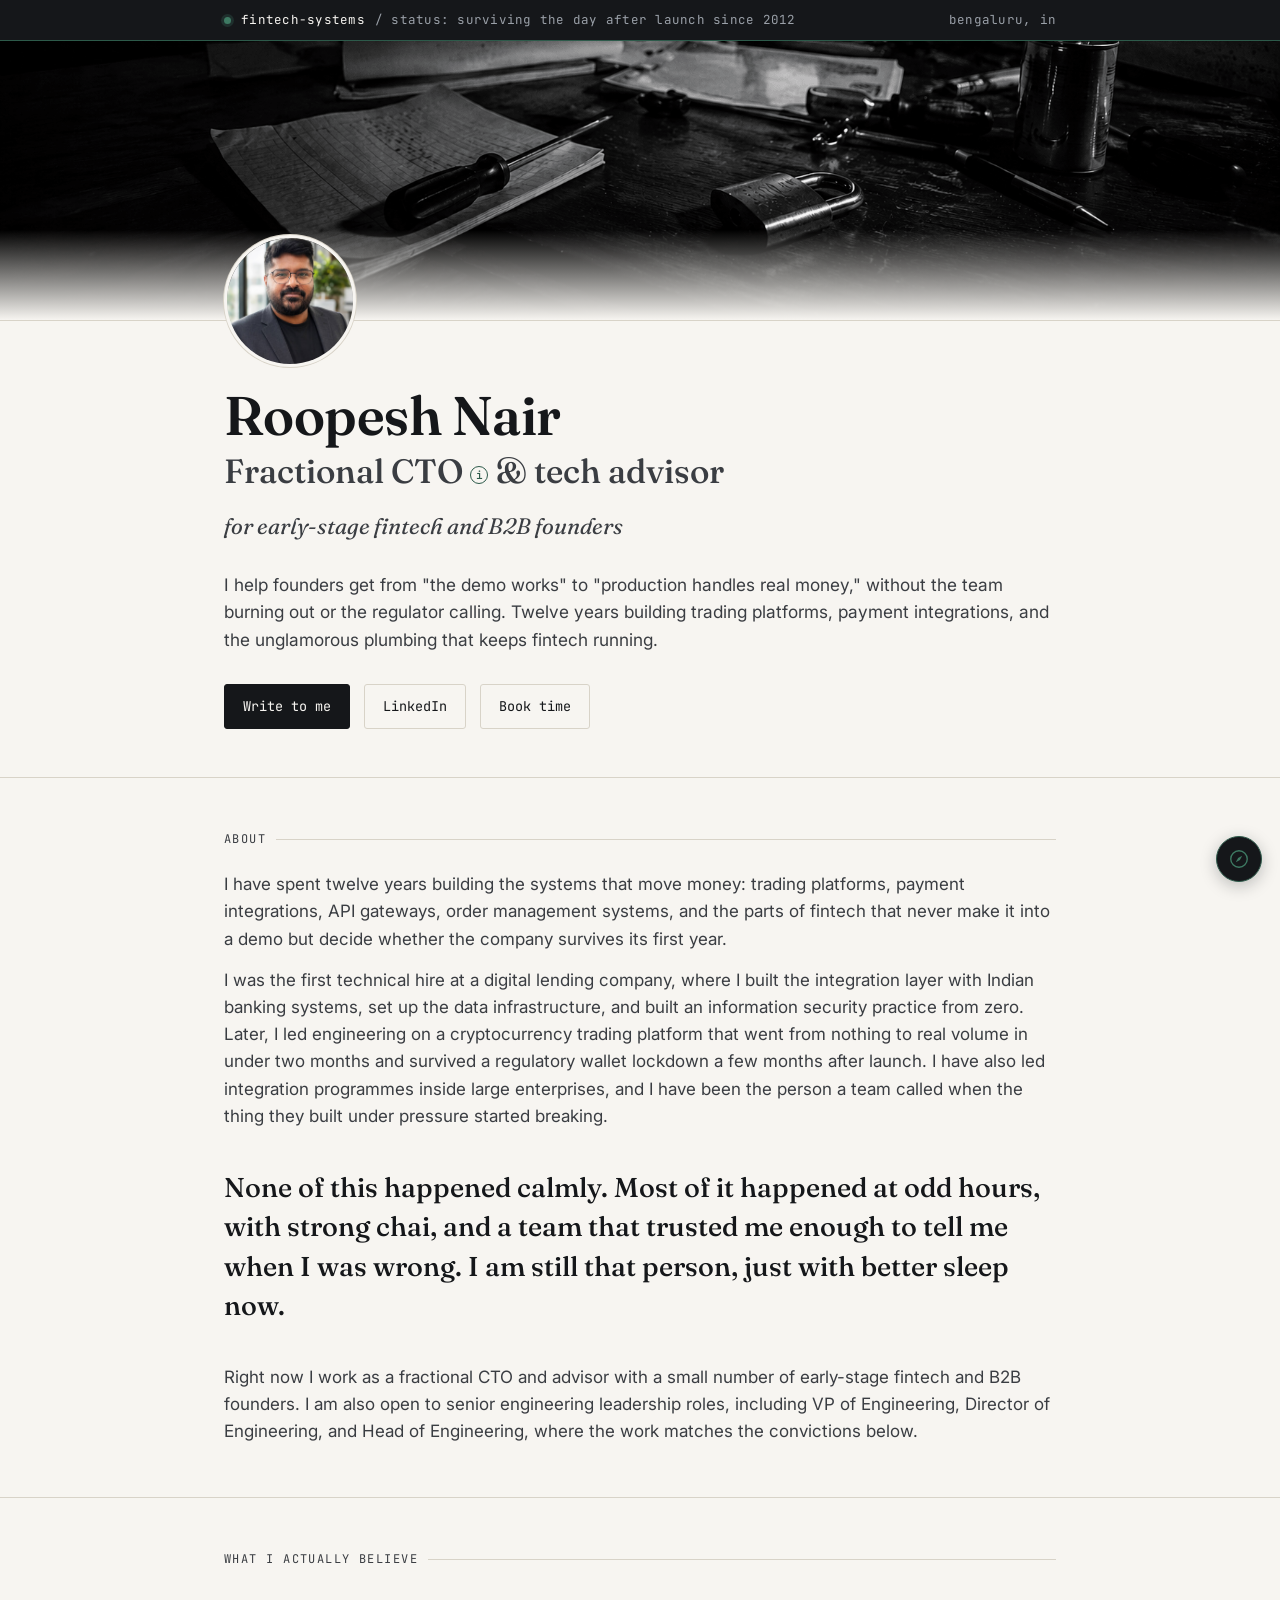
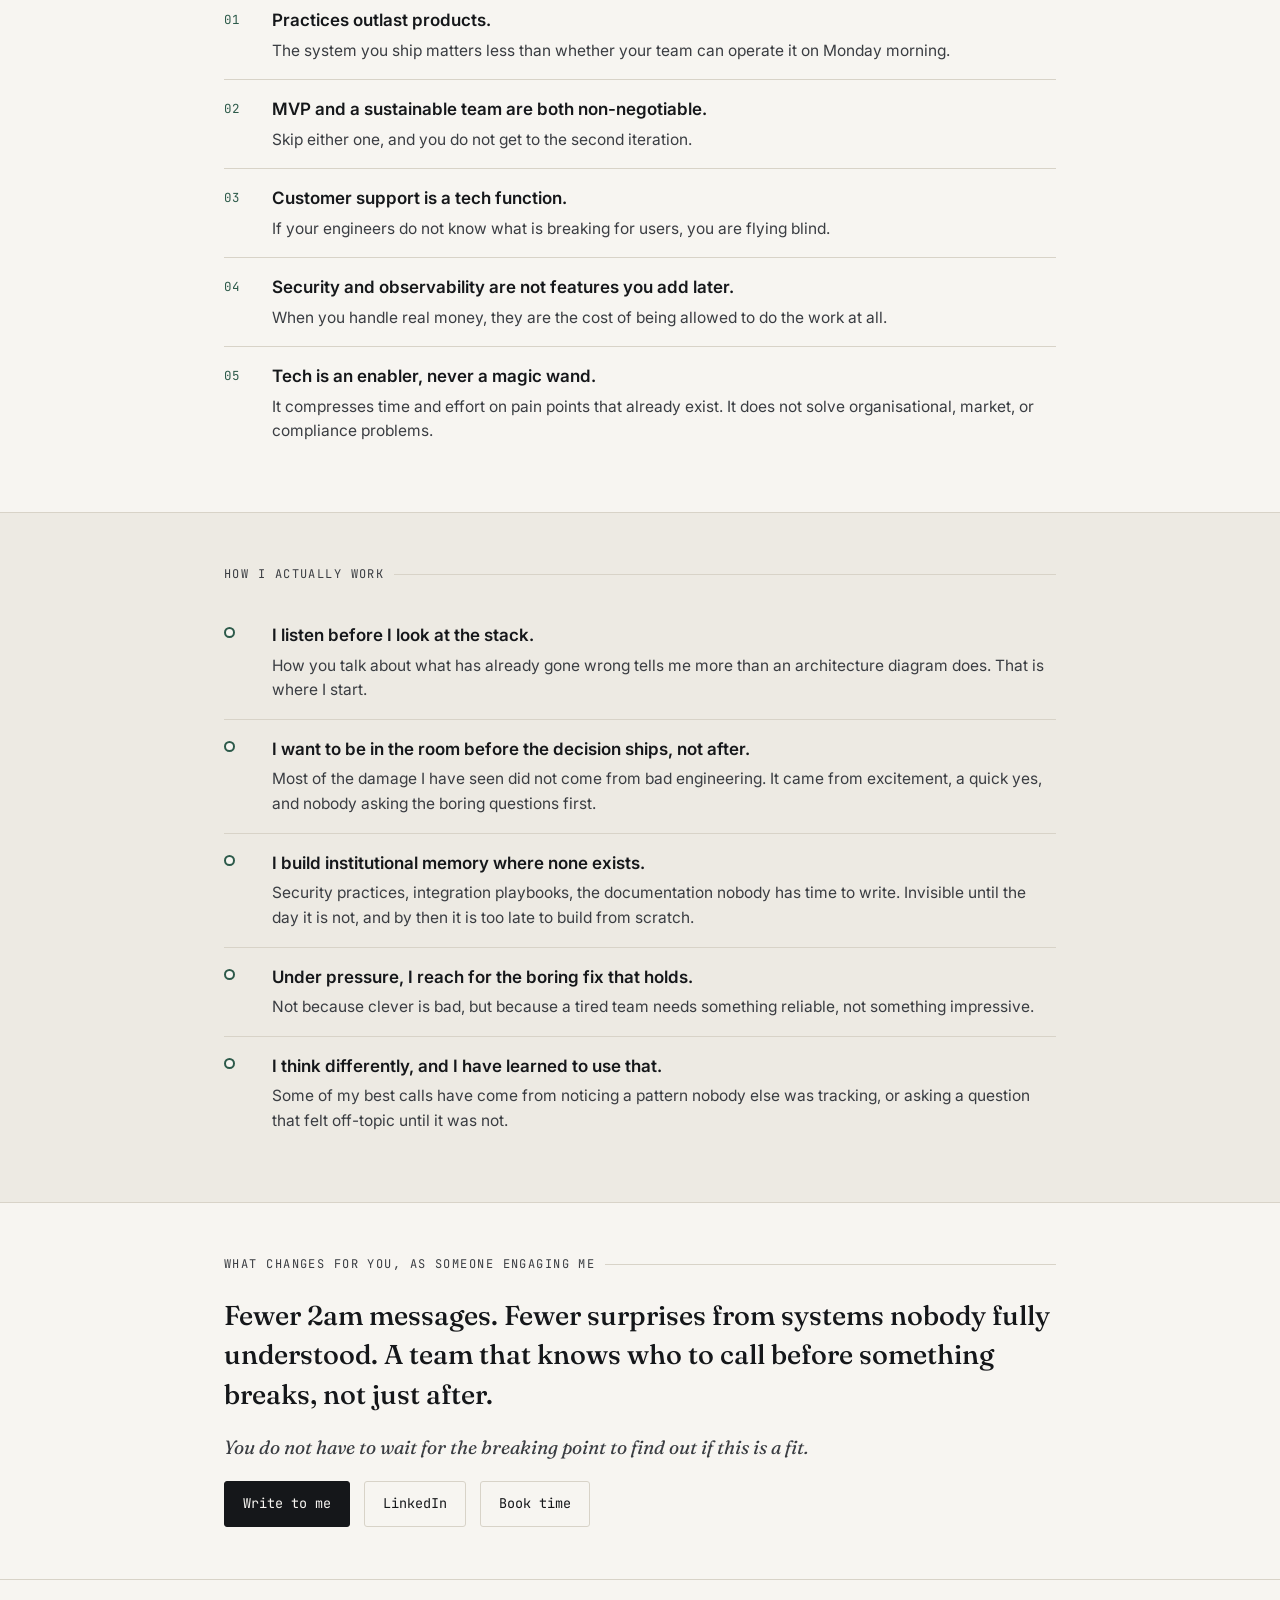
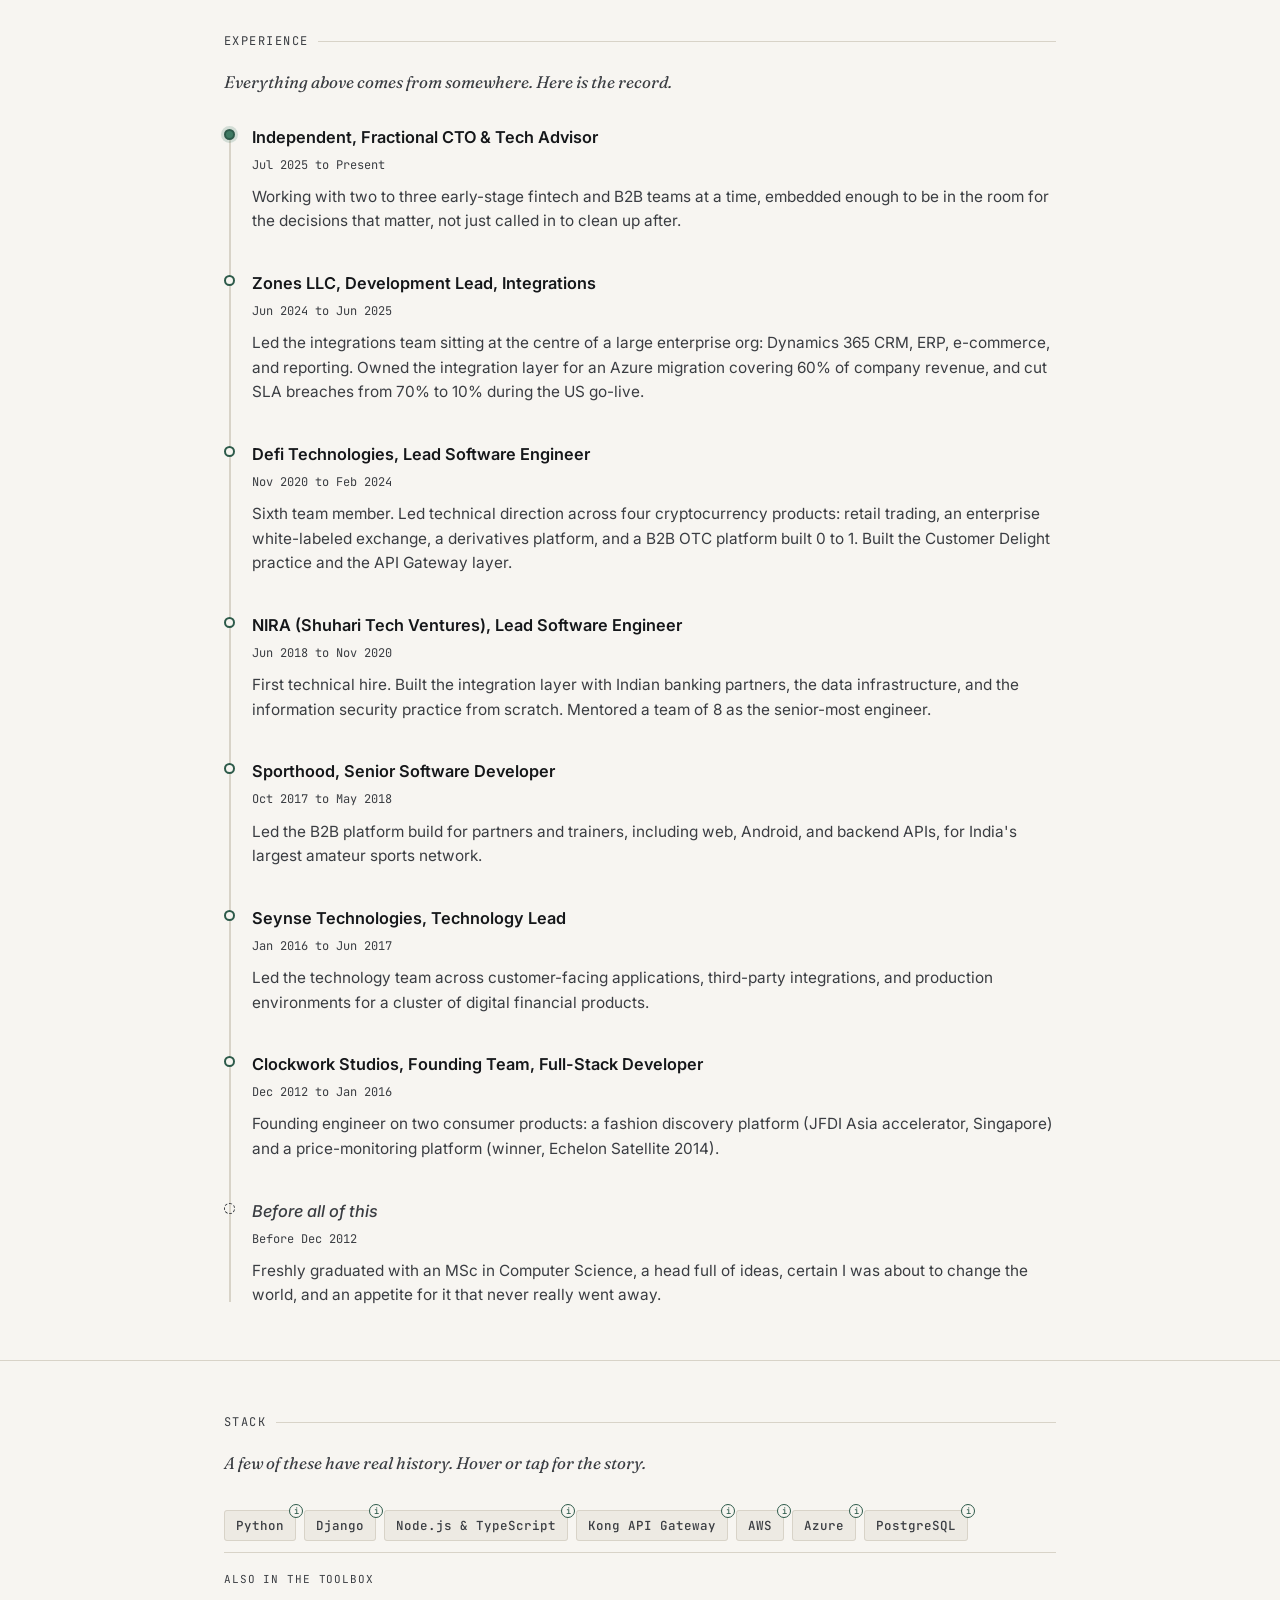
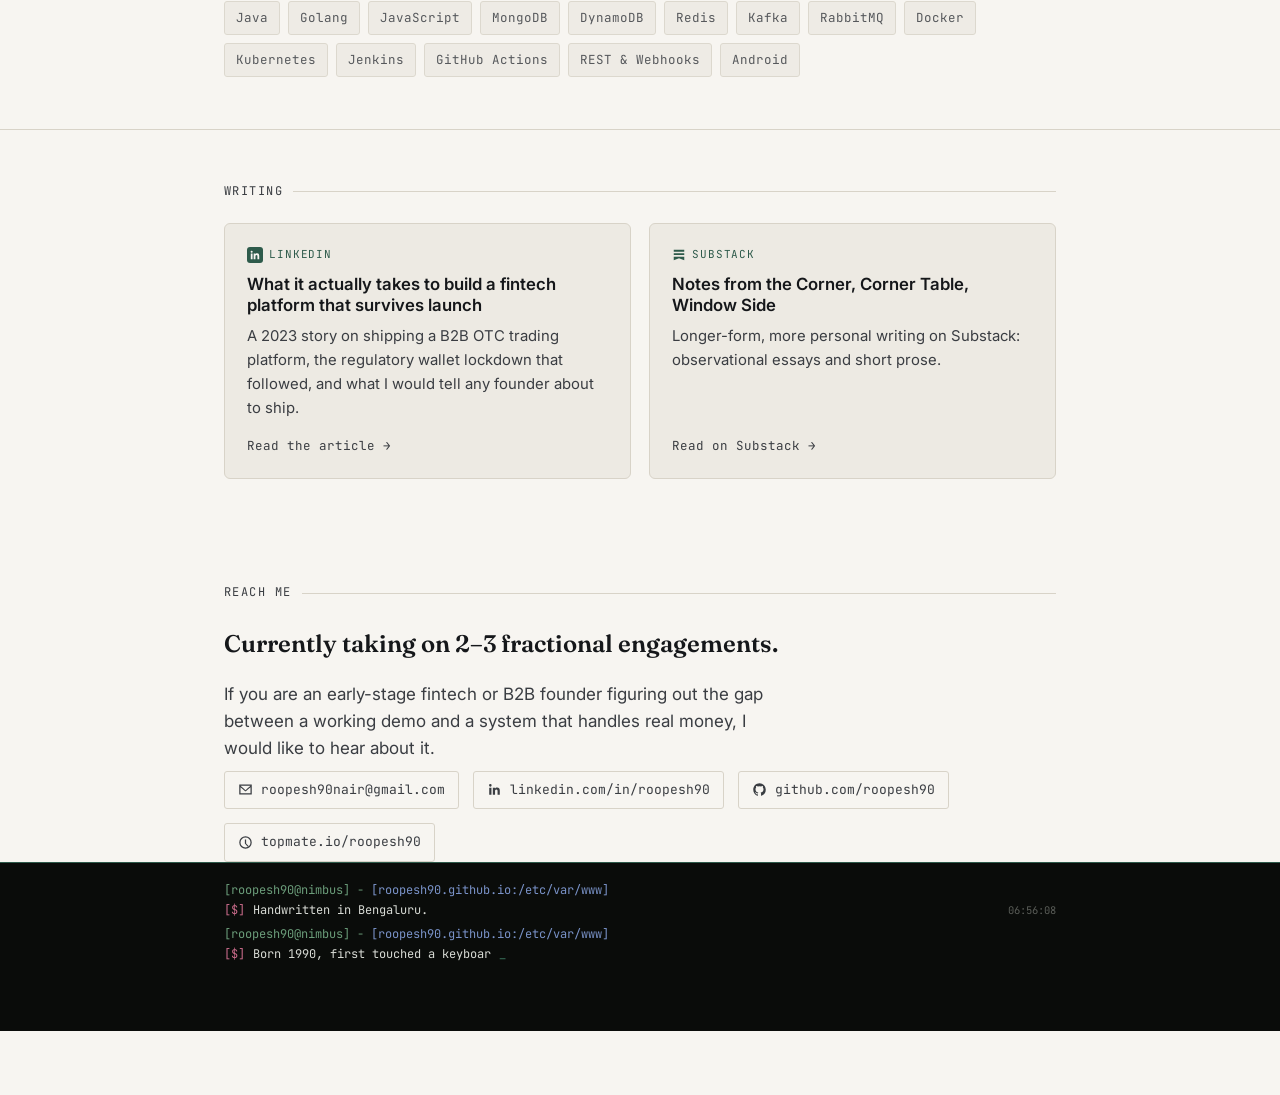
==== index.html @ 63670e41 "Add terminal-style sign bar to footer Replace the simple footer sign with a styled terminal-like sig" ====
<!DOCTYPE html>
<html lang="en">
<head>
<meta charset="UTF-8">
<meta name="viewport" content="width=device-width, initial-scale=1.0">
<title>Roopesh Nair, Fractional CTO for early-stage fintech</title>
<meta name="description" content="Helping early-stage fintech founders survive the day after launch. 12+ years building trading platforms, payment integrations, and the systems that move real money.">
<link rel="canonical" href="https://roopesh90.github.io/">

<!-- Open Graph (LinkedIn, Facebook, WhatsApp, etc.) -->
<meta property="og:title" content="Roopesh Nair, Fractional CTO for early-stage fintech">
<meta property="og:description" content="Helping early-stage fintech founders survive the day after launch. 12+ years building trading platforms, payment integrations, and the systems that move real money.">
<meta property="og:type" content="website">
<meta property="og:url" content="https://roopesh90.github.io/">
<meta property="og:image" content="https://roopesh90.github.io/assets/img/og-share.png">
<meta property="og:image:width" content="1200">
<meta property="og:image:height" content="630">
<meta property="og:site_name" content="Roopesh Nair">
<meta property="og:locale" content="en_IN">

<!-- Twitter / X Card -->
<meta name="twitter:card" content="summary_large_image">
<meta name="twitter:title" content="Roopesh Nair, Fractional CTO for early-stage fintech">
<meta name="twitter:description" content="Helping early-stage fintech founders survive the day after launch. 12+ years building trading platforms, payment integrations, and the systems that move real money.">
<meta name="twitter:image" content="https://roopesh90.github.io/assets/img/og-share.png">

<!-- Favicon -->
<link rel="icon" type="image/png" href="assets/img/favicon.png">

<link rel="preconnect" href="https://fonts.googleapis.com">
<link rel="preconnect" href="https://fonts.gstatic.com" crossorigin>
<link href="https://fonts.googleapis.com/css2?family=Fraunces:opsz,wght@9..144,400;9..144,500;9..144,600&family=JetBrains+Mono:wght@400;500&family=Inter:wght@400;500;600&display=swap" rel="stylesheet">

<!-- Structured data for search engines -->
<script type="application/ld+json">
{
  "@context": "https://schema.org",
  "@type": "Person",
  "name": "Roopesh Nair",
  "url": "https://roopesh90.github.io/",
  "image": "https://roopesh90.github.io/assets/img/headshot.jpg",
  "jobTitle": "Fractional CTO & Tech Advisor",
  "description": "Helping early-stage fintech founders survive the day after launch. 12+ years building trading platforms, payment integrations, and the systems that move real money.",
  "address": {
    "@type": "PostalAddress",
    "addressLocality": "Bengaluru",
    "addressCountry": "IN"
  },
  "email": "mailto:roopesh90nair@gmail.com",
  "sameAs": [
    "https://www.linkedin.com/in/roopesh90/",
    "https://github.com/roopesh90",
    "https://roopesh90.substack.com/",
    "https://topmate.io/roopesh90/"
  ],
  "knowsAbout": [
    "Fintech engineering",
    "Payment integrations",
    "Trading platforms",
    "API architecture",
    "Engineering leadership",
    "Technical due diligence"
  ]
}
</script>

<style>
  :root {
    --ink: #15171A;
    --ink-soft: #3A3D42;
    --paper: #F7F5F1;
    --paper-dim: #EDEAE3;
    --rule: #D8D3C8;
    --signal: #2D5A4A;
    --signal-bright: #3E7A63;
    --amber: #B8732E;

    --display: 'Fraunces', serif;
    --mono: 'JetBrains Mono', monospace;
    --body: 'Inter', -apple-system, sans-serif;

    --max: 880px;
    --max-wide: 1100px;
  }

  * { box-sizing: border-box; }

  html { scroll-behavior: smooth; }

  body {
    margin: 0;
    background: var(--paper);
    color: var(--ink);
    font-family: var(--body);
    font-size: 17px;
    line-height: 1.6;
    -webkit-font-smoothing: antialiased;
  }

  a { color: var(--signal); text-decoration-color: var(--rule); text-underline-offset: 3px; }
  a:hover { color: var(--signal-bright); }
  a:focus-visible, button:focus-visible { outline: 2px solid var(--signal); outline-offset: 3px; }

  .wrap {
    max-width: var(--max);
    margin: 0 auto;
    padding: 0 24px;
  }

  /* ---------- Status bar (the signature element) ---------- */
  .statusbar {
    background: var(--ink);
    color: var(--paper);
    font-family: var(--mono);
    font-size: 12.5px;
    letter-spacing: 0.02em;
    padding: 10px 0;
    border-bottom: 1px solid var(--signal);
  }
  .statusbar .wrap {
    display: flex;
    align-items: center;
    gap: 10px;
    flex-wrap: wrap;
  }
  .dot {
    width: 7px; height: 7px;
    border-radius: 50%;
    background: var(--signal-bright);
    box-shadow: 0 0 0 3px rgba(62,122,99,0.25);
    flex-shrink: 0;
    animation: pulse 2.4s ease-in-out infinite;
  }
  @keyframes pulse {
    0%, 100% { opacity: 1; }
    50% { opacity: 0.55; }
  }
  .statusbar .path { color: #9aa0a8; }
  .statusbar .uptime { margin-left: auto; color: #9aa0a8; }
  @media (max-width: 560px) {
    .statusbar .uptime { margin-left: 0; }
    .statusbar .path { display: none; }
    .statusbar { font-size: 11.5px; }
  }

  /* ---------- Hero ---------- */
  header.hero {
    padding: 64px 0 48px;
    border-bottom: 1px solid var(--rule);
  }
  h1.name {
    font-family: var(--display);
    font-weight: 600;
    font-size: clamp(2.4rem, 6vw, 3.4rem);
    line-height: 1.05;
    margin: 0 0 8px;
    letter-spacing: -0.01em;
  }
  .title-line {
    font-family: var(--display);
    font-weight: 500;
    font-size: clamp(1.5rem, 3.6vw, 2.1rem);
    line-height: 1.15;
    color: var(--ink-soft);
    margin: 0 0 18px;
  }
  .role-line {
    font-family: var(--display);
    font-weight: 400;
    font-style: italic;
    font-size: clamp(1.15rem, 2.6vw, 1.4rem);
    color: var(--ink-soft);
    margin: 0 0 26px;
    max-width: 30ch;
  }
  .lede {
    font-size: 1.08rem;
    color: var(--ink-soft);
    margin: 0 0 30px;
  }
  .hero-actions {
    display: flex;
    gap: 14px;
    flex-wrap: wrap;
  }
  .btn {
    display: inline-flex;
    align-items: center;
    gap: 8px;
    font-family: var(--mono);
    font-size: 13.5px;
    padding: 11px 18px;
    border-radius: 3px;
    text-decoration: none;
    border: 1px solid var(--ink);
    transition: background 0.15s ease, color 0.15s ease;
  }
  .btn-primary {
    background: var(--ink);
    color: var(--paper);
  }
  .btn-primary:hover { background: var(--signal); border-color: var(--signal); color: var(--paper); }
  .btn-ghost {
    background: transparent;
    color: var(--ink);
    border-color: var(--rule);
  }
  .btn-ghost:hover { border-color: var(--ink); color: var(--ink); }

  /* ---------- Section nav ---------- */
  .section-nav {
    position: fixed;
    right: 22px;
    top: 50%;
    transform: translateY(-50%);
    display: flex;
    flex-direction: column;
    gap: 14px;
    z-index: 15;
  }
  .section-nav-dot {
    width: 8px;
    height: 8px;
    border-radius: 50%;
    background: transparent;
    border: 1.5px solid var(--rule);
    transition: background 0.2s ease, border-color 0.2s ease, transform 0.2s ease;
    cursor: pointer;
  }
  .section-nav-dot:hover {
    border-color: var(--signal);
  }
  .section-nav-dot.active {
    background: var(--signal);
    border-color: var(--signal);
    transform: scale(1.3);
  }
  @media (max-width: 1300px) {
    .section-nav { display: none; }
  }

  /* ---------- Mobile nav ---------- */
  .mobile-nav {
    display: none;
    position: fixed;
    right: 18px;
    bottom: 18px;
    z-index: 32;
  }
  @media (max-width: 1300px) {
    .mobile-nav { display: block; }
  }
  .mobile-nav-toggle {
    width: 46px;
    height: 46px;
    border-radius: 50%;
    background: var(--ink);
    border: 1.5px solid var(--signal);
    display: flex;
    align-items: center;
    justify-content: center;
    cursor: pointer;
    box-shadow: 0 4px 16px rgba(21,23,26,0.25);
    transition: transform 0.15s ease;
    animation: nav-glow 2.6s ease-in-out infinite;
  }
  @keyframes nav-glow {
    0%, 100% { box-shadow: 0 4px 16px rgba(21,23,26,0.25), 0 0 0 0 rgba(62,122,99,0.45); }
    50% { box-shadow: 0 4px 16px rgba(21,23,26,0.25), 0 0 0 8px rgba(62,122,99,0); }
  }
  .mobile-nav.open .mobile-nav-toggle {
    animation: none;
  }
  .mobile-nav-toggle:active {
    transform: scale(0.92);
  }
  .mobile-nav-toggle-icon {
    width: 22px;
    height: 22px;
    color: var(--signal-bright);
    transition: color 0.15s ease, transform 0.15s ease;
  }
  .mobile-nav.open .mobile-nav-toggle-icon {
    color: var(--paper);
    transform: rotate(-25deg);
  }
  .mobile-nav-menu {
    display: none;
    position: absolute;
    right: 0;
    bottom: 58px;
    background: var(--ink);
    border-radius: 8px;
    padding: 8px;
    min-width: 200px;
    box-shadow: 0 8px 24px rgba(21,23,26,0.3);
  }
  .mobile-nav.open .mobile-nav-menu {
    display: block;
  }
  .mobile-nav-item {
    display: block;
    padding: 10px 12px;
    font-family: var(--mono);
    font-size: 13px;
    color: #c8cbc6;
    text-decoration: none;
    border-radius: 4px;
    transition: background 0.12s ease, color 0.12s ease;
  }
  .mobile-nav-item:hover,
  .mobile-nav-item:active {
    background: rgba(255,255,255,0.06);
    color: var(--paper);
  }
  .mobile-nav-item.active {
    color: var(--signal-bright);
  }
  .mobile-nav-item.active::before {
    content: '> ';
  }

  /* ---------- Banner hero ---------- */
  .banner-wrap {
    position: relative;
    width: 100%;
    max-height: 280px;
    overflow: hidden;
    border-bottom: 1px solid var(--rule);
  }
  .banner-wrap img {
    width: 100%;
    height: 280px;
    object-fit: cover;
    display: block;
    /* LinkedIn banner native size: 1584 x 396px. Crop centers by default; adjust object-position if your focal point sits elsewhere, e.g. object-position: center 30%; */
    /* filter: grayscale(100%) contrast(1.05); */
    object-position: bottom;
  }
  .banner-wrap::after {
    /* subtle paper-toned fade at the bottom so the banner blends into the hero below */
    content: '';
    position: absolute;
    left: 0; right: 0; bottom: 0;
    height: 90px;
    background: linear-gradient(to bottom, rgba(247,245,241,0) 0%, var(--paper) 100%);
  }
  @media (max-width: 560px) {
    .banner-wrap, .banner-wrap img { max-height: 160px; height: 160px; }
  }

  .hero-inner {
    display: flex;
    flex-direction: column;
    align-items: flex-start;
  }
  .headshot {
    width: 132px;
    height: 132px;
    border-radius: 50%;
    object-fit: cover;
    border: 3px solid var(--paper);
    box-shadow: 0 0 0 1px var(--rule);
    margin-top: -150px; /* pulls the headshot up to sit on the banner itself */
    margin-bottom: 20px;
    background: var(--paper-dim);
    flex-shrink: 0;
    position: relative;
    z-index: 1;
  }
  @media (max-width: 560px) {
    .headshot { width: 100px; height: 100px; margin-top: -110px; margin-bottom: 16px; }
  }

  /* ---------- Contact icons ---------- */
  .icon-row {
    display: flex;
    flex-wrap: wrap;
    gap: 14px;
    margin-top: 8px;
  }
  .icon-link {
    display: inline-flex;
    align-items: center;
    gap: 8px;
    font-family: var(--mono);
    font-size: 13px;
    color: var(--ink-soft);
    padding: 8px 13px;
    border: 1px solid var(--rule);
    border-radius: 3px;
    text-decoration: none;
    transition: border-color 0.15s ease, color 0.15s ease;
  }
  .icon-link svg {
    width: 15px;
    height: 15px;
    flex-shrink: 0;
    fill: currentColor;
  }
  .icon-link:hover {
    color: var(--signal);
    border-color: var(--signal);
  }


  /* ---------- Info tooltip ---------- */
  .info-trigger {
    position: relative;
    display: inline-block;
  }
  .info-dot {
    display: inline-flex;
    align-items: center;
    justify-content: center;
    width: 18px;
    height: 18px;
    border-radius: 50%;
    border: 1.5px solid var(--signal);
    color: var(--signal);
    font-family: var(--mono);
    font-size: 11px;
    font-style: normal;
    font-weight: 500;
    cursor: pointer;
    vertical-align: middle;
    margin-left: 7px;
    background: var(--paper);
    transition: background 0.15s ease, color 0.15s ease;
    user-select: none;
  }
  .info-dot:hover, .info-dot:focus-visible, .info-dot.active {
    background: var(--signal);
    color: var(--paper);
  }
  .info-word {
    cursor: pointer;
  }
  @media (hover: hover) and (pointer: fine) {
    .info-trigger:hover .info-dot {
      background: var(--signal);
      color: var(--paper);
    }
  }
  .info-trigger.trigger-active .info-dot {
    background: var(--signal);
    color: var(--paper);
  }
  .info-popover {
    display: none;
    position: absolute;
    top: calc(100% + 10px);
    left: 0;
    width: 290px;
    max-width: 80vw;
    background: var(--ink);
    color: var(--paper);
    font-family: var(--body);
    font-size: 0.85rem;
    line-height: 1.55;
    padding: 14px 16px;
    border-radius: 5px;
    box-shadow: 0 8px 24px rgba(21,23,26,0.25);
    z-index: 20;
  }
  @media (max-width: 600px) {
    .info-popover {
      position: fixed;
      left: 50%;
      top: 90px;
      transform: translateX(-50%);
      width: min(86vw, 320px);
      max-width: 86vw;
      z-index: 31;
    }
    .info-popover::before { display: none; }
    .info-popover::after {
      content: 'tap anywhere to close';
      display: block;
      margin-top: 10px;
      font-family: var(--mono);
      font-size: 10.5px;
      color: #8a9088;
      text-transform: uppercase;
      letter-spacing: 0.06em;
    }
    body::before {
      content: '';
      position: fixed;
      inset: 0;
      background: rgba(21,23,26,0);
      pointer-events: none;
      z-index: 25;
      transition: background 0.15s ease;
    }
    body:has(.info-popover.open)::before {
      background: rgba(21,23,26,0.35);
      pointer-events: auto;
    }
  }
  .info-popover::before {
    content: '';
    position: absolute;
    top: -6px;
    left: 14px;
    width: 11px;
    height: 11px;
    background: var(--ink);
    transform: rotate(45deg);
  }
  .info-popover.open { display: block; }
  .info-popover strong { color: var(--signal-bright); }

  @media (hover: hover) and (pointer: fine) {
    .info-trigger:hover .info-popover { display: block; }
  }

  section { padding: 52px 0; border-bottom: 1px solid var(--rule); }
  section:last-of-type { border-bottom: none; }
  .section-label {
    font-family: var(--mono);
    font-size: 12px;
    text-transform: uppercase;
    letter-spacing: 0.12em;
    color: var(--ink-soft);
    margin: 0 0 22px;
    display: flex;
    align-items: center;
    gap: 10px;
  }
  .section-label::after {
    content: '';
    flex: 1;
    height: 1px;
    background: var(--rule);
  }
  h2 {
    font-family: var(--display);
    font-weight: 600;
    font-size: 1.5rem;
    margin: 0 0 18px;
  }

  /* ---------- Outcome statement ---------- */
  .outcome-line {
    font-family: var(--display);
    font-weight: 500;
    font-size: clamp(1.3rem, 2.8vw, 1.7rem);
    line-height: 1.45;
    color: var(--ink);
    max-width: 56ch;
    margin: 0;
  }
  .outcome-followup {
    font-family: var(--display);
    font-weight: 400;
    font-style: italic;
    font-size: clamp(1.05rem, 2vw, 1.2rem);
    color: var(--ink-soft);
    max-width: 50ch;
    margin: 18px 0 0;
  }

  /* ---------- Log / about ---------- */
  .log-entry { margin-bottom: 18px; }
  .log-entry p { margin: 0; color: var(--ink-soft); }
  .log-entry p + p { margin-top: 14px; }
  .about-standalone {
    margin: 38px 0 38px;
    max-width: 62ch;
  }
  .about-close { margin-bottom: 0; }

  /* ---------- Convictions ---------- */
  .convictions { display: flex; flex-direction: column; gap: 0; }
  .conviction {
    display: grid;
    grid-template-columns: 32px 1fr;
    gap: 16px;
    padding: 16px 0;
    border-top: 1px solid var(--rule);
  }
  .conviction:first-child { border-top: none; }
  .conviction .n {
    font-family: var(--mono);
    font-size: 12.5px;
    color: var(--signal);
    padding-top: 3px;
  }
  .conviction .t { font-weight: 600; margin: 0 0 4px; }
  .conviction .d { margin: 0; color: var(--ink-soft); font-size: 0.97rem; }

  /* ---------- How I Actually Work (visually distinct from Convictions) ---------- */
  .how-i-work-section {
    background: var(--paper-dim);
  }
  .hiw-node {
    width: 11px;
    height: 11px;
    border-radius: 50%;
    background: var(--paper);
    border: 2px solid var(--signal);
    margin-top: 5px;
  }
  .how-i-work-list .conviction { border-top-color: var(--rule); }

  /* ---------- Experience ---------- */
  .bridge-line {
    font-family: var(--display);
    font-weight: 400;
    font-style: italic;
    font-size: 1.05rem;
    color: var(--ink-soft);
    margin: -4px 0 28px;
  }
  .timeline {
    position: relative;
    padding-left: 28px;
  }
  .timeline::before {
    content: '';
    position: absolute;
    left: 5px;
    top: 6px;
    bottom: 6px;
    width: 1.5px;
    background: var(--rule);
  }
  .timeline-origin-line {
    display: none;
  }
  .timeline-item {
    position: relative;
    padding: 0 0 36px;
  }
  .timeline-item:last-child { padding-bottom: 0; }
  .timeline-node {
    position: absolute;
    left: -28px;
    top: 5px;
    width: 11px;
    height: 11px;
    border-radius: 50%;
    background: var(--paper);
    border: 2px solid var(--signal);
    z-index: 1;
  }
  .timeline-item:first-child .timeline-node {
    background: var(--signal-bright);
    box-shadow: 0 0 0 3px rgba(62,122,99,0.2);
  }
  .timeline-content .org { font-weight: 600; font-size: 1.02rem; display: block; }
  .timeline-content .when {
    font-family: var(--mono);
    font-size: 12px;
    color: var(--ink-soft);
    white-space: nowrap;
    display: inline-block;
    margin-top: 3px;
  }
  .timeline-content .desc {
    color: var(--ink-soft);
    font-size: 0.96rem;
    margin: 8px 0 0;
  }
  @media (max-width: 560px) {
    .timeline { padding-left: 22px; }
    .timeline::before { left: 4px; }
    .timeline-origin-line { left: 4px; }
    .timeline-node { left: -22px; width: 9px; height: 9px; }
  }
  .timeline-origin {
    position: relative;
    padding-bottom: 0;
  }
  .timeline-origin .timeline-node {
    width: 11px;
    height: 11px;
    border: 1.5px dashed var(--ink-soft);
    background: transparent;
    top: 5px;
  }
  .timeline-origin .org {
    font-style: italic;
    font-weight: 500;
    color: var(--ink-soft);
  }
  @media (max-width: 560px) {
    .timeline-origin .timeline-node { left: -22px; width: 9px; height: 9px; }
  }

  /* ---------- Stack ---------- */
  .stackgrid {
    display: flex;
    flex-wrap: wrap;
    gap: 8px;
  }
  .stackgrid-featured {
    margin-bottom: 8px;
  }
  .stack-trigger {
    position: relative;
    display: inline-block;
    margin-top: 6px;
  }
  .chip-featured {
    border-color: var(--signal);
    color: var(--ink);
    font-weight: 500;
    padding-right: 18px;
  }
  .stack-badge {
    position: absolute;
    top: -7px;
    right: -7px;
    width: 14px;
    height: 14px;
    font-size: 8.5px;
    margin-left: 0;
  }
  .stack-trigger .info-popover {
    left: 0;
    top: calc(100% + 8px);
  }
  .stack-secondary {
    padding-top: 18px;
    border-top: 1px solid var(--rule);
    margin-top: 14px;
  }
  .stack-secondary-label {
    font-family: var(--mono);
    font-size: 11px;
    text-transform: uppercase;
    letter-spacing: 0.08em;
    color: var(--ink-soft);
    margin: 0 0 12px;
  }
  .stack-secondary .chip {
    opacity: 0.85;
  }
  .chip {
    font-family: var(--mono);
    font-size: 12.5px;
    border: 1px solid var(--rule);
    color: var(--ink-soft);
    padding: 6px 11px;
    border-radius: 3px;
    background: var(--paper-dim);
  }

  /* ---------- Writing ---------- */
  .writing-grid {
    display: grid;
    grid-template-columns: 1fr 1fr;
    gap: 18px;
  }
  @media (max-width: 700px) {
    .writing-grid { grid-template-columns: 1fr; }
  }
  .writeup-card {
    display: flex;
    flex-direction: column;
    padding: 22px;
    border: 1px solid var(--rule);
    border-radius: 6px;
    background: var(--paper-dim);
    text-decoration: none;
    color: var(--ink);
    transition: border-color 0.18s ease, transform 0.18s ease, box-shadow 0.18s ease;
  }
  .writeup-card:hover {
    border-color: var(--signal);
    transform: translateY(-3px);
    box-shadow: 0 10px 24px rgba(21,23,26,0.08);
  }
  .writeup-source {
    display: flex;
    align-items: center;
    gap: 6px;
    font-family: var(--mono);
    font-size: 11px;
    text-transform: uppercase;
    letter-spacing: 0.08em;
    color: var(--signal);
    margin-bottom: 10px;
  }
  .writeup-source svg {
    width: 14px;
    height: 14px;
    fill: currentColor;
    flex-shrink: 0;
  }
  .writeup-source svg.linkedin-icon {
    width: 16px;
    height: 16px;
    padding: 2px;
    box-sizing: border-box;
    background: var(--signal);
    fill: var(--paper);
    border-radius: 3px;
  }
  .writeup-card .wt {
    font-weight: 600;
    font-size: 1.05rem;
    margin: 0 0 8px;
    line-height: 1.3;
  }
  .writeup-card .wd {
    color: var(--ink-soft);
    font-size: 0.93rem;
    margin: 0 0 16px;
    flex-grow: 1;
  }
  .writeup-arrow {
    font-family: var(--mono);
    font-size: 12.5px;
    color: var(--ink-soft);
    transition: color 0.18s ease;
  }
  .writeup-card:hover .writeup-arrow { color: var(--signal); }

  /* ---------- Contact / footer ---------- */
  footer {
    padding: 52px 0 64px;
  }
  .sign-bar {
    background: #0a0c0a;
    border-top: 1px solid var(--signal);
    padding: 18px 0;
  }
  .terminal-box {
    font-family: var(--mono);
    font-size: 12px;
    line-height: 1.5;
    height: 132px;
    overflow: hidden;
  }
  .terminal-line {
    margin-bottom: 6px;
  }
  .terminal-prompt {
    margin: 0;
    color: #6b9d7a;
  }
  .terminal-prompt .at { color: #6b9d7a; }
  .terminal-prompt .path { color: #7a93c9; }
  .terminal-prompt .num { color: #c9b25a; }
  .terminal-prompt .bracket { color: #7a93c9; }
  .terminal-content {
    margin: 2px 0 0;
    display: flex;
    align-items: baseline;
    gap: 8px;
  }
  .terminal-dollar { color: #c96b8a; flex-shrink: 0; }
  .terminal-text { color: #d8dbd5; }
  .terminal-timestamp {
    margin-left: auto;
    color: #5a5d58;
    font-size: 10.5px;
    flex-shrink: 0;
    padding-left: 12px;
  }
  .terminal-cursor {
    color: var(--signal-bright);
    animation: pulse 1s steps(1) infinite;
  }
  @media (prefers-reduced-motion: reduce) {
    .terminal-cursor { animation: none; }
  }
  @media (max-width: 700px) {
    .terminal-box { height: 168px; font-size: 11px; }
    .terminal-timestamp { display: none; }
  }

  @media (prefers-reduced-motion: reduce) {
    .dot { animation: none; }
    .mobile-nav-toggle { animation: none; }
    html { scroll-behavior: auto; }
  }
</style>
</head>
<body>

<div class="statusbar" id="top">
  <div class="wrap">
    <span class="dot" aria-hidden="true"></span>
    <span>fintech-systems</span>
    <span class="path">/ status: surviving the day after launch since 2012</span>
    <span class="uptime">bengaluru, in</span>
  </div>
</div>

<div class="banner-wrap">
  <!-- LinkedIn banner export, native size 1584x396px. Save as assets/img/banner.png -->
  <img src="assets/img/banner.png" alt="" role="presentation">
</div>

<header class="hero">
  <div class="wrap">
    <div class="hero-inner">
      <!-- LinkedIn profile photo export, recommended 400x400px min. Save as assets/img/headshot.jpg -->
      <img class="headshot" src="assets/img/headshot.jpg" alt="Roopesh Nair">
      <h1 class="name">Roopesh Nair</h1>
      <p class="title-line"><span class="info-trigger"><span class="info-word">Fractional CTO</span><button class="info-dot" type="button" aria-label="What does Fractional CTO mean?" aria-expanded="false">i</button><span class="info-popover" role="tooltip">A <strong>Fractional CTO</strong> is a senior technology leader who works with a company part time or on a project basis, rather than as a full-time hire. Same judgment and accountability a full-time CTO would bring, sized to what an early-stage company actually needs and can afford right now.</span></span> &amp; tech advisor</p>
    </div>
    <p class="role-line">for early-stage fintech and B2B founders</p>
    <p class="lede">
      I help founders get from "the demo works" to "production handles real money," without the team burning out or the regulator calling.
      Twelve years building trading platforms, payment integrations, and the
      unglamorous plumbing that keeps fintech running.
    </p>
    <div class="hero-actions">
      <a class="btn btn-primary" href="mailto:roopesh90nair@gmail.com">Write to me</a>
      <a class="btn btn-ghost" href="https://www.linkedin.com/in/roopesh90/" target="_blank" rel="noopener">LinkedIn</a>
      <a class="btn btn-ghost" href="https://topmate.io/roopesh90/" target="_blank" rel="noopener">Book time</a>
    </div>
  </div>
</header>

<section id="about">
  <div class="wrap">
    <p class="section-label">about</p>
    <div class="log-entry">
      <p>
        I have spent twelve years building the systems that move money: trading platforms,
        payment integrations, API gateways, order management systems, and the parts of fintech
        that never make it into a demo but decide whether the company survives its first year.
      </p>
      <p>
        I was the first technical hire at a digital lending company, where I built the integration
        layer with Indian banking systems, set up the data infrastructure, and built an information
        security practice from zero. Later, I led engineering on a cryptocurrency trading platform
        that went from nothing to real volume in under two months and survived a regulatory wallet
        lockdown a few months after launch. I have also led integration programmes inside large
        enterprises, and I have been the person a team called when the thing they built under
        pressure started breaking.
      </p>
    </div>

    <p class="outcome-line about-standalone">
      None of this happened calmly. Most of it happened at odd hours, with strong chai, and a
      team that trusted me enough to tell me when I was wrong. I am still that person, just with
      better sleep now.
    </p>

    <div class="log-entry about-close">
      <p>
        Right now I work as a fractional CTO and advisor with a small number of early-stage
        fintech and B2B founders. I am also open to senior engineering leadership roles, including VP of Engineering, Director of Engineering, and Head of Engineering, where the work matches the convictions below.
      </p>
    </div>
  </div>
</section>

<section id="convictions">
  <div class="wrap">
    <p class="section-label">what I actually believe</p>
    <div class="convictions">
      <div class="conviction">
        <span class="n">01</span>
        <div>
          <p class="t">Practices outlast products.</p>
          <p class="d">The system you ship matters less than whether your team can operate it on Monday morning.</p>
        </div>
      </div>
      <div class="conviction">
        <span class="n">02</span>
        <div>
          <p class="t">MVP and a sustainable team are both non-negotiable.</p>
          <p class="d">Skip either one, and you do not get to the second iteration.</p>
        </div>
      </div>
      <div class="conviction">
        <span class="n">03</span>
        <div>
          <p class="t">Customer support is a tech function.</p>
          <p class="d">If your engineers do not know what is breaking for users, you are flying blind.</p>
        </div>
      </div>
      <div class="conviction">
        <span class="n">04</span>
        <div>
          <p class="t">Security and observability are not features you add later.</p>
          <p class="d">When you handle real money, they are the cost of being allowed to do the work at all.</p>
        </div>
      </div>
      <div class="conviction">
        <span class="n">05</span>
        <div>
          <p class="t">Tech is an enabler, never a magic wand.</p>
          <p class="d">It compresses time and effort on pain points that already exist. It does not solve organisational, market, or compliance problems.</p>
        </div>
      </div>
    </div>
  </div>
</section>

<section id="how-i-work" class="how-i-work-section">
  <div class="wrap">
    <p class="section-label">how I actually work</p>
    <div class="convictions how-i-work-list">
      <div class="conviction">
        <span class="n hiw-node" aria-hidden="true"></span>
        <div>
          <p class="t">I listen before I look at the stack.</p>
          <p class="d">How you talk about what has already gone wrong tells me more than an architecture diagram does. That is where I start.</p>
        </div>
      </div>
      <div class="conviction">
        <span class="n hiw-node" aria-hidden="true"></span>
        <div>
          <p class="t">I want to be in the room before the decision ships, not after.</p>
          <p class="d">Most of the damage I have seen did not come from bad engineering. It came from excitement, a quick yes, and nobody asking the boring questions first.</p>
        </div>
      </div>
      <div class="conviction">
        <span class="n hiw-node" aria-hidden="true"></span>
        <div>
          <p class="t">I build institutional memory where none exists.</p>
          <p class="d">Security practices, integration playbooks, the documentation nobody has time to write. Invisible until the day it is not, and by then it is too late to build from scratch.</p>
        </div>
      </div>
      <div class="conviction">
        <span class="n hiw-node" aria-hidden="true"></span>
        <div>
          <p class="t">Under pressure, I reach for the boring fix that holds.</p>
          <p class="d">Not because clever is bad, but because a tired team needs something reliable, not something impressive.</p>
        </div>
      </div>
      <div class="conviction">
        <span class="n hiw-node" aria-hidden="true"></span>
        <div>
          <p class="t">I think differently, and I have learned to use that.</p>
          <p class="d">Some of my best calls have come from noticing a pattern nobody else was tracking, or asking a question that felt off-topic until it was not.</p>
        </div>
      </div>
    </div>
  </div>
</section>

<section id="what-changes">
  <div class="wrap">
    <p class="section-label">what changes for you, as someone engaging me</p>
    <p class="outcome-line">
      Fewer 2am messages. Fewer surprises from systems nobody fully understood.
      A team that knows who to call before something breaks, not just after.
    </p>
    <p class="outcome-followup">
      You do not have to wait for the breaking point to find out if this is a fit.
    </p>
    <div class="hero-actions" style="margin-top: 18px;">
      <a class="btn btn-primary" href="mailto:roopesh90nair@gmail.com">Write to me</a>
      <a class="btn btn-ghost" href="https://www.linkedin.com/in/roopesh90/" target="_blank" rel="noopener">LinkedIn</a>
      <a class="btn btn-ghost" href="https://topmate.io/roopesh90/" target="_blank" rel="noopener">Book time</a>
    </div>
  </div>
</section>

<section id="experience">
  <div class="wrap">
    <p class="section-label">experience</p>
    <p class="bridge-line">Everything above comes from somewhere. Here is the record.</p>

    <div class="timeline">
      <div class="timeline-item">
        <div class="timeline-node"></div>
        <div class="timeline-content">
          <span class="org">Independent, Fractional CTO &amp; Tech Advisor</span>
          <span class="when">Jul 2025 to Present</span>
          <p class="desc">Working with two to three early-stage fintech and B2B teams at a time, embedded enough to be in the room for the decisions that matter, not just called in to clean up after.</p>
        </div>
      </div>

      <div class="timeline-item">
        <div class="timeline-node"></div>
        <div class="timeline-content">
          <span class="org">Zones LLC, Development Lead, Integrations</span>
          <span class="when">Jun 2024 to Jun 2025</span>
          <p class="desc">Led the integrations team sitting at the centre of a large enterprise org: Dynamics 365 CRM, ERP, e-commerce, and reporting. Owned the integration layer for an Azure migration covering 60% of company revenue, and cut SLA breaches from 70% to 10% during the US go-live.</p>
        </div>
      </div>

      <div class="timeline-item">
        <div class="timeline-node"></div>
        <div class="timeline-content">
          <span class="org">Defi Technologies, Lead Software Engineer</span>
          <span class="when">Nov 2020 to Feb 2024</span>
          <p class="desc">Sixth team member. Led technical direction across four cryptocurrency products: retail trading, an enterprise white-labeled exchange, a derivatives platform, and a B2B OTC platform built 0 to 1. Built the Customer Delight practice and the API Gateway layer.</p>
        </div>
      </div>

      <div class="timeline-item">
        <div class="timeline-node"></div>
        <div class="timeline-content">
          <span class="org">NIRA (Shuhari Tech Ventures), Lead Software Engineer</span>
          <span class="when">Jun 2018 to Nov 2020</span>
          <p class="desc">First technical hire. Built the integration layer with Indian banking partners, the data infrastructure, and the information security practice from scratch. Mentored a team of 8 as the senior-most engineer.</p>
        </div>
      </div>

      <div class="timeline-item">
        <div class="timeline-node"></div>
        <div class="timeline-content">
          <span class="org">Sporthood, Senior Software Developer</span>
          <span class="when">Oct 2017 to May 2018</span>
          <p class="desc">Led the B2B platform build for partners and trainers, including web, Android, and backend APIs, for India's largest amateur sports network.</p>
        </div>
      </div>

      <div class="timeline-item">
        <div class="timeline-node"></div>
        <div class="timeline-content">
          <span class="org">Seynse Technologies, Technology Lead</span>
          <span class="when">Jan 2016 to Jun 2017</span>
          <p class="desc">Led the technology team across customer-facing applications, third-party integrations, and production environments for a cluster of digital financial products.</p>
        </div>
      </div>

      <div class="timeline-item">
        <div class="timeline-node"></div>
        <div class="timeline-content">
          <span class="org">Clockwork Studios, Founding Team, Full-Stack Developer</span>
          <span class="when">Dec 2012 to Jan 2016</span>
          <p class="desc">Founding engineer on two consumer products: a fashion discovery platform (JFDI Asia accelerator, Singapore) and a price-monitoring platform (winner, Echelon Satellite 2014).</p>
        </div>
      </div>

      <div class="timeline-origin-line"></div>

      <div class="timeline-item timeline-origin">
        <div class="timeline-node"></div>
        <div class="timeline-content">
          <span class="org">Before all of this</span>
          <span class="when">Before Dec 2012</span>
          <p class="desc">Freshly graduated with an MSc in Computer Science, a head full of ideas, certain I was about to change the world, and an appetite for it that never really went away.</p>
        </div>
      </div>
    </div>
  </div>
</section>

<section id="stack">
  <div class="wrap">
    <p class="section-label">stack</p>
    <p class="bridge-line">A few of these have real history. Hover or tap for the story.</p>

    <div class="stackgrid stackgrid-featured">
      <span class="info-trigger stack-trigger">
        <span class="chip chip-featured info-word">Python</span><button class="info-dot stack-badge" type="button" aria-expanded="false" aria-label="More about Python">i</button>
        <span class="info-popover" role="tooltip">The one constant. NIRA, Defi, Zones, Seynse, Clockwork, all of it. Still my default for anything that needs to be built fast and right. Also the language behind a billing and inventory system I have been building and maintaining for a manufacturing client since 2019, the kind of unglamorous, real-world software that has to work every single day or someone cannot ship an order.</span>
      </span>

      <span class="info-trigger stack-trigger">
        <span class="chip chip-featured info-word">Django</span><button class="info-dot stack-badge" type="button" aria-expanded="false" aria-label="More about Django">i</button>
        <span class="info-popover" role="tooltip">My framework of choice since Seynse and Clockwork, and still the backbone of that same long-running manufacturing project. Nine years of structuring real applications around it has taught me more about what breaks under actual daily use than any greenfield build ever could.</span>
      </span>

      <span class="info-trigger stack-trigger">
        <span class="chip chip-featured info-word">Node.js &amp; TypeScript</span><button class="info-dot stack-badge" type="button" aria-expanded="false" aria-label="More about Node.js &amp; TypeScript">i</button>
        <span class="info-popover" role="tooltip">The language of the Defi platform, built and led the B2B OTC trading system on this stack from zero, including the parts that had to handle real volume within weeks of going live.</span>
      </span>

      <span class="info-trigger stack-trigger">
        <span class="chip chip-featured info-word">Kong API Gateway</span><button class="info-dot stack-badge" type="button" aria-expanded="false" aria-label="More about Kong API Gateway">i</button>
        <span class="info-popover" role="tooltip">Designed and implemented the API Gateway layer across Defi's products. The unglamorous piece that decides whether every other service can actually talk to each other safely under load.</span>
      </span>

      <span class="info-trigger stack-trigger">
        <span class="chip chip-featured info-word">AWS</span><button class="info-dot stack-badge" type="button" aria-expanded="false" aria-label="More about AWS">i</button>
        <span class="info-popover" role="tooltip">My cloud provider of choice for nearly everything I have built, NIRA, Defi, and every side project since. The NIRA data infrastructure is the clearest example, a pipeline built from nothing that turned raw partner and application data into something the credit and risk teams could actually query and trust, but the comfort with the platform runs across almost everything I have shipped.</span>
      </span>

      <span class="info-trigger stack-trigger">
        <span class="chip chip-featured info-word">Azure</span><button class="info-dot stack-badge" type="button" aria-expanded="false" aria-label="More about Azure">i</button>
        <span class="info-popover" role="tooltip">The backbone of the integration layer I owned during the Zones Azure migration, the programme that covered 60% of company revenue and where SLA breaches dropped from 70% to 10%.</span>
      </span>

      <span class="info-trigger stack-trigger">
        <span class="chip chip-featured info-word">PostgreSQL</span><button class="info-dot stack-badge" type="button" aria-expanded="false" aria-label="More about PostgreSQL">i</button>
        <span class="info-popover" role="tooltip">The database underneath two very different problems, lending data at NIRA, trading data at Defi. Different domains, same discipline, data that has to be right because real money depends on it.</span>
      </span>
    </div>

    <div class="stack-secondary">
      <p class="stack-secondary-label">also in the toolbox</p>
      <div class="stackgrid">
        <span class="chip">Java</span>
        <span class="chip">Golang</span>
        <span class="chip">JavaScript</span>
        <span class="chip">MongoDB</span>
        <span class="chip">DynamoDB</span>
        <span class="chip">Redis</span>
        <span class="chip">Kafka</span>
        <span class="chip">RabbitMQ</span>
        <span class="chip">Docker</span>
        <span class="chip">Kubernetes</span>
        <span class="chip">Jenkins</span>
        <span class="chip">GitHub Actions</span>
        <span class="chip">REST &amp; Webhooks</span>
        <span class="chip">Android</span>
      </div>
    </div>
  </div>
</section>

<section id="writing">
  <div class="wrap">
    <p class="section-label">writing</p>

    <div class="writing-grid">
      <a class="writeup-card" href="https://www.linkedin.com/pulse/what-actually-takes-build-fintech-platform-survives-launch-nair-y3pmc" target="_blank" rel="noopener">
        <span class="writeup-source"><svg class="linkedin-icon" viewBox="0 0 24 24"><path d="M20.45 20.45h-3.56v-5.57c0-1.33-.02-3.04-1.85-3.04-1.86 0-2.15 1.45-2.15 2.94v5.67H9.34V9h3.41v1.56h.05c.48-.9 1.64-1.85 3.38-1.85 3.6 0 4.27 2.37 4.27 5.46v6.28zM5.34 7.43a2.07 2.07 0 110-4.14 2.07 2.07 0 010 4.14zM7.12 20.45H3.56V9h3.56v11.45z"/></svg>linkedin</span>
        <p class="wt">What it actually takes to build a fintech platform that survives launch</p>
        <p class="wd">A 2023 story on shipping a B2B OTC trading platform, the regulatory wallet lockdown that followed, and what I would tell any founder about to ship.</p>
        <span class="writeup-arrow">Read the article &rarr;</span>
      </a>

      <a class="writeup-card" href="https://roopesh90.substack.com/" target="_blank" rel="noopener">
        <span class="writeup-source"><svg viewBox="0 0 24 24"><path d="M3 3h18v3.5H3V3zm0 6h18v3H3V9zm0 6h18v6L12 17.5 3 21v-6z"/></svg>substack</span>
        <p class="wt">Notes from the Corner, Corner Table, Window Side</p>
        <p class="wd">Longer-form, more personal writing on Substack: observational essays and short prose.</p>
        <span class="writeup-arrow">Read on Substack &rarr;</span>
      </a>
    </div>
  </div>
</section>

<footer id="contact">
  <div class="wrap">
    <p class="section-label">reach me</p>
    <h2>Currently taking on 2–3 fractional engagements.</h2>
    <p style="color: var(--ink-soft); max-width: 50ch; margin: 0 0 4px;">
      If you are an early-stage fintech or B2B founder figuring out the gap between
      a working demo and a system that handles real money, I would like to hear about it.
    </p>
    <div class="icon-row">
      <a class="icon-link" href="mailto:roopesh90nair@gmail.com">
        <svg viewBox="0 0 24 24"><path d="M2 4h20v16H2V4zm2 2v.01L12 13l8-6.99V6H4zm16 2.24l-7.4 6.47a1 1 0 01-1.2 0L4 8.24V18h16V8.24z"/></svg>
        roopesh90nair@gmail.com
      </a>
      <a class="icon-link" href="https://www.linkedin.com/in/roopesh90/" target="_blank" rel="noopener">
        <svg viewBox="0 0 24 24"><path d="M20.45 20.45h-3.56v-5.57c0-1.33-.02-3.04-1.85-3.04-1.86 0-2.15 1.45-2.15 2.94v5.67H9.34V9h3.41v1.56h.05c.48-.9 1.64-1.85 3.38-1.85 3.6 0 4.27 2.37 4.27 5.46v6.28zM5.34 7.43a2.07 2.07 0 110-4.14 2.07 2.07 0 010 4.14zM7.12 20.45H3.56V9h3.56v11.45z"/></svg>
        linkedin.com/in/roopesh90
      </a>
      <a class="icon-link" href="https://github.com/roopesh90" target="_blank" rel="noopener">
        <svg viewBox="0 0 24 24"><path d="M12 2C6.48 2 2 6.58 2 12.25c0 4.53 2.87 8.37 6.84 9.73.5.1.68-.22.68-.49 0-.24-.01-.87-.01-1.71-2.78.62-3.37-1.37-3.37-1.37-.46-1.2-1.11-1.52-1.11-1.52-.91-.64.07-.63.07-.63 1 .07 1.53 1.05 1.53 1.05.89 1.56 2.34 1.11 2.91.85.09-.66.35-1.11.63-1.37-2.22-.26-4.56-1.14-4.56-5.07 0-1.12.39-2.03 1.03-2.75-.1-.26-.45-1.31.1-2.73 0 0 .84-.27 2.75 1.05a9.3 9.3 0 015 0c1.91-1.32 2.75-1.05 2.75-1.05.55 1.42.2 2.47.1 2.73.64.72 1.03 1.63 1.03 2.75 0 3.94-2.34 4.8-4.57 5.06.36.32.68.94.68 1.9 0 1.37-.01 2.48-.01 2.81 0 .27.18.6.69.49A10.26 10.26 0 0022 12.25C22 6.58 17.52 2 12 2z"/></svg>
        github.com/roopesh90
      </a>
      <a class="icon-link" href="https://topmate.io/roopesh90/" target="_blank" rel="noopener">
        <svg viewBox="0 0 24 24"><path d="M12 2a10 10 0 100 20 10 10 0 000-20zm0 18a8 8 0 110-16 8 8 0 010 16zm-1-13h2v6.59l4.3 4.3-1.42 1.42L11 13.41V7z"/></svg>
        topmate.io/roopesh90
      </a>
    </div>
  </div>
  <div class="sign-bar">
    <div class="wrap">
      <div class="terminal-box">
        <div class="terminal-line" data-line="0">
          <p class="terminal-prompt"></p>
          <p class="terminal-content"></p>
        </div>
        <div class="terminal-line" data-line="1">
          <p class="terminal-prompt"></p>
          <p class="terminal-content"></p>
        </div>
        <div class="terminal-line" data-line="2">
          <p class="terminal-prompt"></p>
          <p class="terminal-content"></p>
        </div>
        <div class="terminal-line" data-line="3">
          <p class="terminal-prompt"></p>
          <p class="terminal-content"></p>
        </div>
      </div>
    </div>
  </div>
</footer>

<nav class="section-nav" aria-label="Page sections">
  <a href="#top" class="section-nav-dot" data-section="top" aria-label="Top"></a>
  <a href="#about" class="section-nav-dot" data-section="about" aria-label="About"></a>
  <a href="#convictions" class="section-nav-dot" data-section="convictions" aria-label="What I believe"></a>
  <a href="#how-i-work" class="section-nav-dot" data-section="how-i-work" aria-label="How I work"></a>
  <a href="#what-changes" class="section-nav-dot" data-section="what-changes" aria-label="What changes for you"></a>
  <a href="#experience" class="section-nav-dot" data-section="experience" aria-label="Experience"></a>
  <a href="#stack" class="section-nav-dot" data-section="stack" aria-label="Stack"></a>
  <a href="#writing" class="section-nav-dot" data-section="writing" aria-label="Writing"></a>
  <a href="#contact" class="section-nav-dot" data-section="contact" aria-label="Reach Me"></a>
</nav>

<div class="mobile-nav">
  <button class="mobile-nav-toggle" type="button" aria-expanded="false" aria-label="Jump to section">
    <svg class="mobile-nav-toggle-icon" viewBox="0 0 24 24" fill="none" aria-hidden="true">
      <circle cx="12" cy="12" r="9" stroke="currentColor" stroke-width="1.5"/>
      <path d="M15.5 8.5L13 13L8.5 15.5L11 11L15.5 8.5Z" fill="currentColor"/>
    </svg>
  </button>
  <div class="mobile-nav-menu">
    <a href="#top" class="mobile-nav-item" data-section="top">Top</a>
    <a href="#about" class="mobile-nav-item" data-section="about">About</a>
    <a href="#convictions" class="mobile-nav-item" data-section="convictions">What I believe</a>
    <a href="#how-i-work" class="mobile-nav-item" data-section="how-i-work">How I work</a>
    <a href="#what-changes" class="mobile-nav-item" data-section="what-changes">What changes for you</a>
    <a href="#experience" class="mobile-nav-item" data-section="experience">Experience</a>
    <a href="#stack" class="mobile-nav-item" data-section="stack">Stack</a>
    <a href="#writing" class="mobile-nav-item" data-section="writing">Writing</a>
    <a href="#contact" class="mobile-nav-item" data-section="contact">Reach Me</a>
  </div>
</div>

<script>
  (function () {
    var canHover = window.matchMedia('(hover: hover) and (pointer: fine)').matches;
    if (canHover) return; // desktop uses the CSS :hover rule, no JS needed

    function closeAll() {
      document.querySelectorAll('.info-popover.open').forEach(function (p) {
        p.classList.remove('open');
        if (p._homeParent && p._homeNext !== undefined) {
          p._homeParent.insertBefore(p, p._homeNext);
        } else if (p._homeParent) {
          p._homeParent.appendChild(p);
        }
      });
      document.querySelectorAll('.info-dot.active').forEach(function (d) {
        d.classList.remove('active');
        d.setAttribute('aria-expanded', 'false');
      });
      document.querySelectorAll('.info-trigger.trigger-active').forEach(function (t) {
        t.classList.remove('trigger-active');
      });
    }

    function toggleTrigger(trigger, e) {
      e.stopPropagation();
      var dot = trigger.querySelector('.info-dot');
      var popover = trigger.querySelector('.info-popover') ||
        Array.prototype.find.call(document.querySelectorAll('.info-popover'), function (p) {
          return p._homeTrigger === trigger;
        });
      var isOpen = popover.classList.contains('open');
      closeAll();
      if (!isOpen) {
        if (!popover._homeParent) {
          popover._homeParent = popover.parentElement;
          popover._homeNext = popover.nextSibling;
          popover._homeTrigger = trigger;
        }
        document.body.appendChild(popover);
        popover.classList.add('open');
        dot.classList.add('active');
        dot.setAttribute('aria-expanded', 'true');
        trigger.classList.add('trigger-active');
      }
    }

    document.querySelectorAll('.info-trigger').forEach(function (trigger) {
      var dot = trigger.querySelector('.info-dot');
      var word = trigger.querySelector('.info-word');
      if (dot) {
        dot.addEventListener('click', function (e) { toggleTrigger(trigger, e); });
      }
      if (word) {
        word.addEventListener('click', function (e) { toggleTrigger(trigger, e); });
      }
    });

    document.addEventListener('click', closeAll);
    document.addEventListener('keydown', function (e) {
      if (e.key === 'Escape') closeAll();
    });
  })();
</script>

<script>
  (function () {
    var navDots = document.querySelectorAll('.section-nav-dot');
    var mobileNavItems = document.querySelectorAll('.mobile-nav-item');
    if (!navDots.length && !mobileNavItems.length) return;

    var allTargets = navDots.length ? navDots : mobileNavItems;
    var sections = Array.prototype.map.call(allTargets, function (el) {
      return document.getElementById(el.getAttribute('data-section'));
    }).filter(Boolean);

    if (!sections.length) return;

    var observer = new IntersectionObserver(function (entries) {
      entries.forEach(function (entry) {
        if (entry.isIntersecting) {
          var id = entry.target.id;
          navDots.forEach(function (dot) {
            dot.classList.toggle('active', dot.getAttribute('data-section') === id);
          });
          mobileNavItems.forEach(function (item) {
            item.classList.toggle('active', item.getAttribute('data-section') === id);
          });
        }
      });
    }, { rootMargin: '-40% 0px -55% 0px', threshold: 0 });

    sections.forEach(function (s) { observer.observe(s); });
  })();
</script>

<script>
  (function () {
    var mobileNav = document.querySelector('.mobile-nav');
    if (!mobileNav) return;

    var toggle = mobileNav.querySelector('.mobile-nav-toggle');
    var items = mobileNav.querySelectorAll('.mobile-nav-item');

    toggle.addEventListener('click', function (e) {
      e.stopPropagation();
      var isOpen = mobileNav.classList.toggle('open');
      toggle.setAttribute('aria-expanded', isOpen ? 'true' : 'false');
    });

    items.forEach(function (item) {
      item.addEventListener('click', function () {
        mobileNav.classList.remove('open');
        toggle.setAttribute('aria-expanded', 'false');
      });
    });

    document.addEventListener('click', function (e) {
      if (!mobileNav.contains(e.target)) {
        mobileNav.classList.remove('open');
        toggle.setAttribute('aria-expanded', 'false');
      }
    });
  })();
</script>

<script>
  (function () {
    var lines = document.querySelectorAll('.terminal-line');
    if (!lines.length) return;

    var username = "roopesh90";
    var computer= "nimbus";
    var rootPath = "roopesh90.github.io:/etc/var/www"
    var promptHTML = '<span class="at">[' + username + '@' + computer + ']</span> - <span class="bracket">[</span><span class="path">' + rootPath + '</span><span class="bracket">]</span>';

    var content = [
      'Handwritten in Bengaluru.',
      'Born 1990, first touched a keyboard in 1999, grew up on the sound of a modem connecting.',
      'Still here.'
    ];

    var reduceMotion = window.matchMedia('(prefers-reduced-motion: reduce)').matches;

    function formatTime() {
      var d = new Date();
      function pad(n) { return n < 10 ? '0' + n : n; }
      return pad(d.getHours()) + ':' + pad(d.getMinutes()) + ':' + pad(d.getSeconds());
    }

    function resetLines() {
      lines.forEach(function (line) {
        line.querySelector('.terminal-prompt').innerHTML = '';
        line.querySelector('.terminal-content').innerHTML = '';
      });
    }

    if (reduceMotion) {
      lines.forEach(function (line, idx) {
        var promptEl = line.querySelector('.terminal-prompt');
        var contentEl = line.querySelector('.terminal-content');
        if (idx < content.length) {
          promptEl.innerHTML = promptHTML;
          contentEl.innerHTML = '<span class="terminal-dollar">[$]</span><span class="terminal-text">' + content[idx] + '</span><span class="terminal-timestamp">' + formatTime() + '</span>';
        } else {
          promptEl.innerHTML = promptHTML;
          contentEl.innerHTML = '<span class="terminal-dollar">[$]</span><span class="terminal-cursor">_</span>';
        }
      });
      return;
    }

    var typeSpeed = 32;
    var afterLinePause = 350;
    var cursorHold = 5500;
    var restartPause = 500;

    function typeLine(lineIndex, charIndex, callback) {
      var line = lines[lineIndex];
      var promptEl = line.querySelector('.terminal-prompt');
      var contentEl = line.querySelector('.terminal-content');
      var text = content[lineIndex];

      if (charIndex === 0) {
        promptEl.innerHTML = promptHTML;
      }

      if (charIndex <= text.length) {
        contentEl.innerHTML = '<span class="terminal-dollar">[$]</span><span class="terminal-text">' + text.slice(0, charIndex) + '</span><span class="terminal-cursor">_</span>';
        setTimeout(function () { typeLine(lineIndex, charIndex + 1, callback); }, typeSpeed);
      } else {
        contentEl.innerHTML = '<span class="terminal-dollar">[$]</span><span class="terminal-text">' + text + '</span><span class="terminal-timestamp">' + formatTime() + '</span>';
        setTimeout(callback, afterLinePause);
      }
    }

    function showCursorLine() {
      var line = lines[3];
      var promptEl = line.querySelector('.terminal-prompt');
      var contentEl = line.querySelector('.terminal-content');
      promptEl.innerHTML = promptHTML;
      contentEl.innerHTML = '<span class="terminal-dollar">[$]</span><span class="terminal-cursor">_</span>';
      setTimeout(function () {
        resetLines();
        setTimeout(runSequence, restartPause);
      }, cursorHold);
    }

    function runSequence() {
      typeLine(0, 0, function () {
        typeLine(1, 0, function () {
          typeLine(2, 0, function () {
            showCursorLine();
          });
        });
      });
    }

    runSequence();
  })();
</script>
</body>
</html>
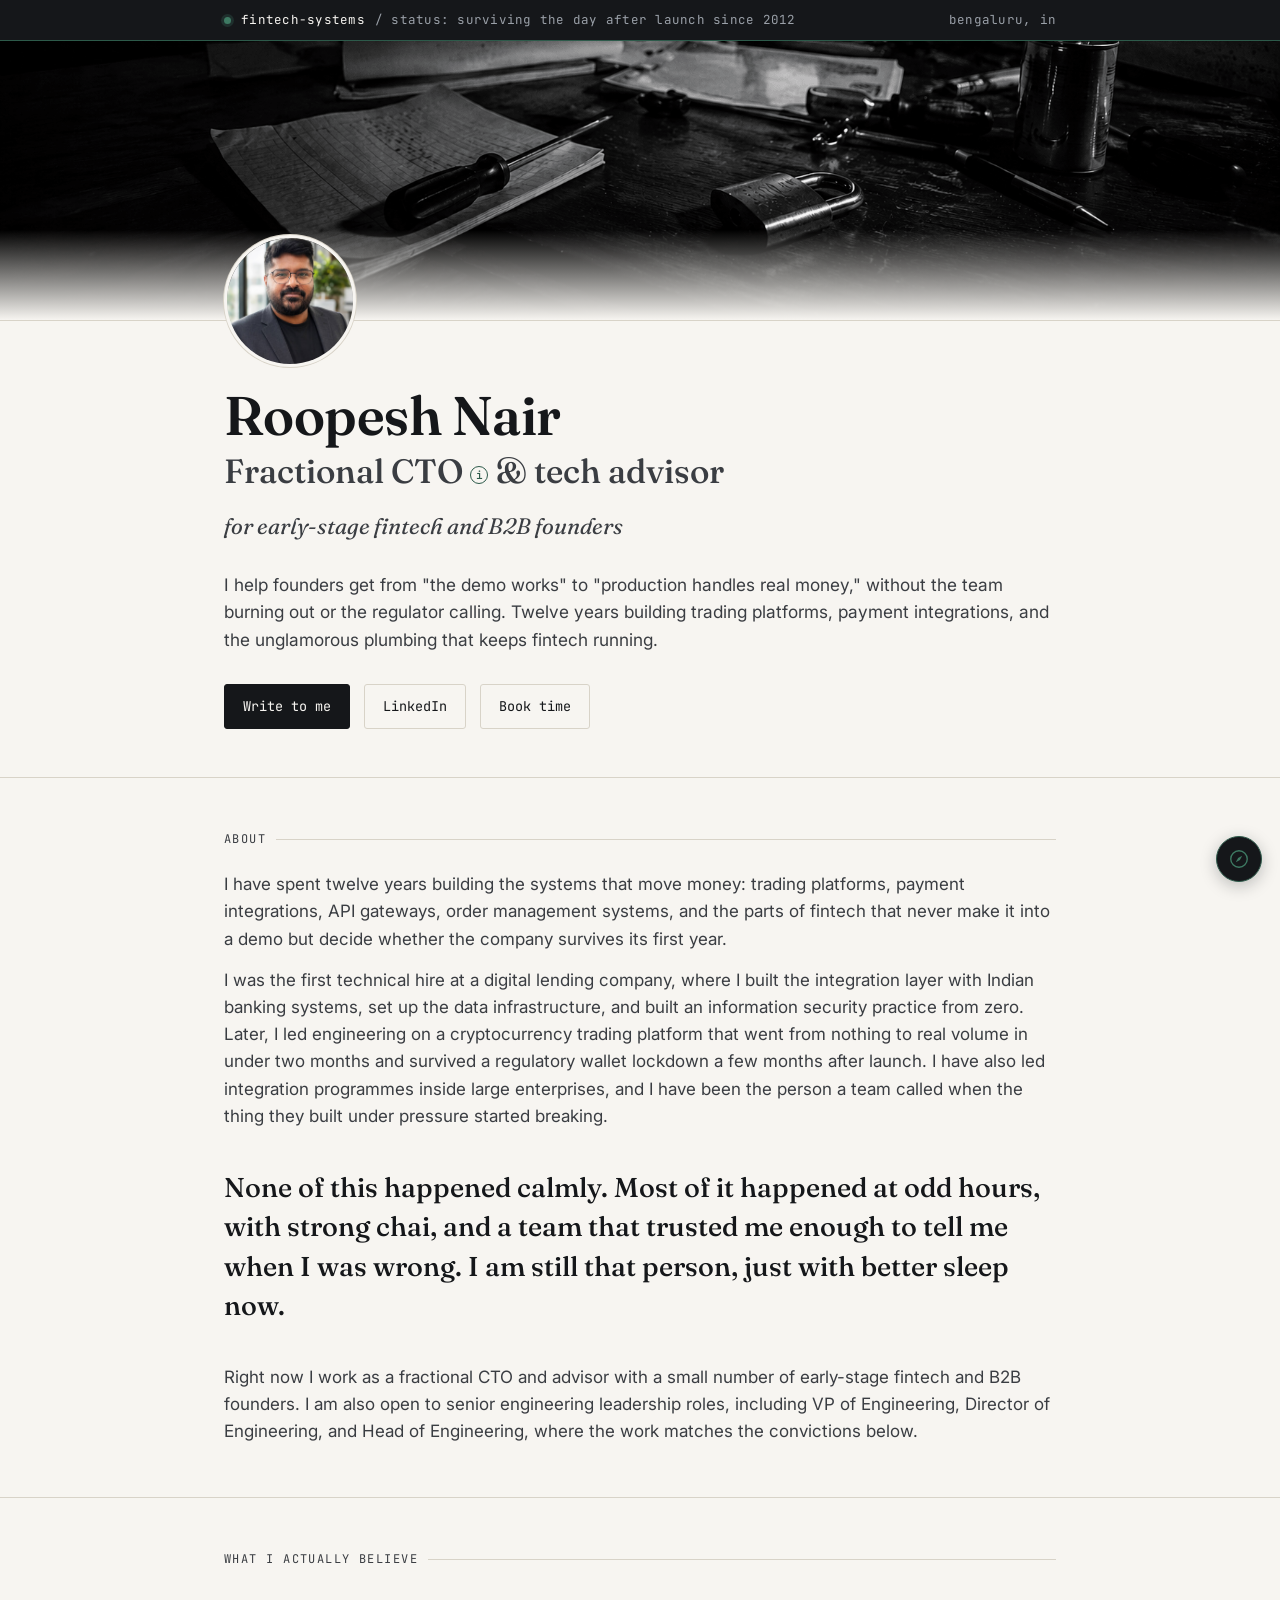
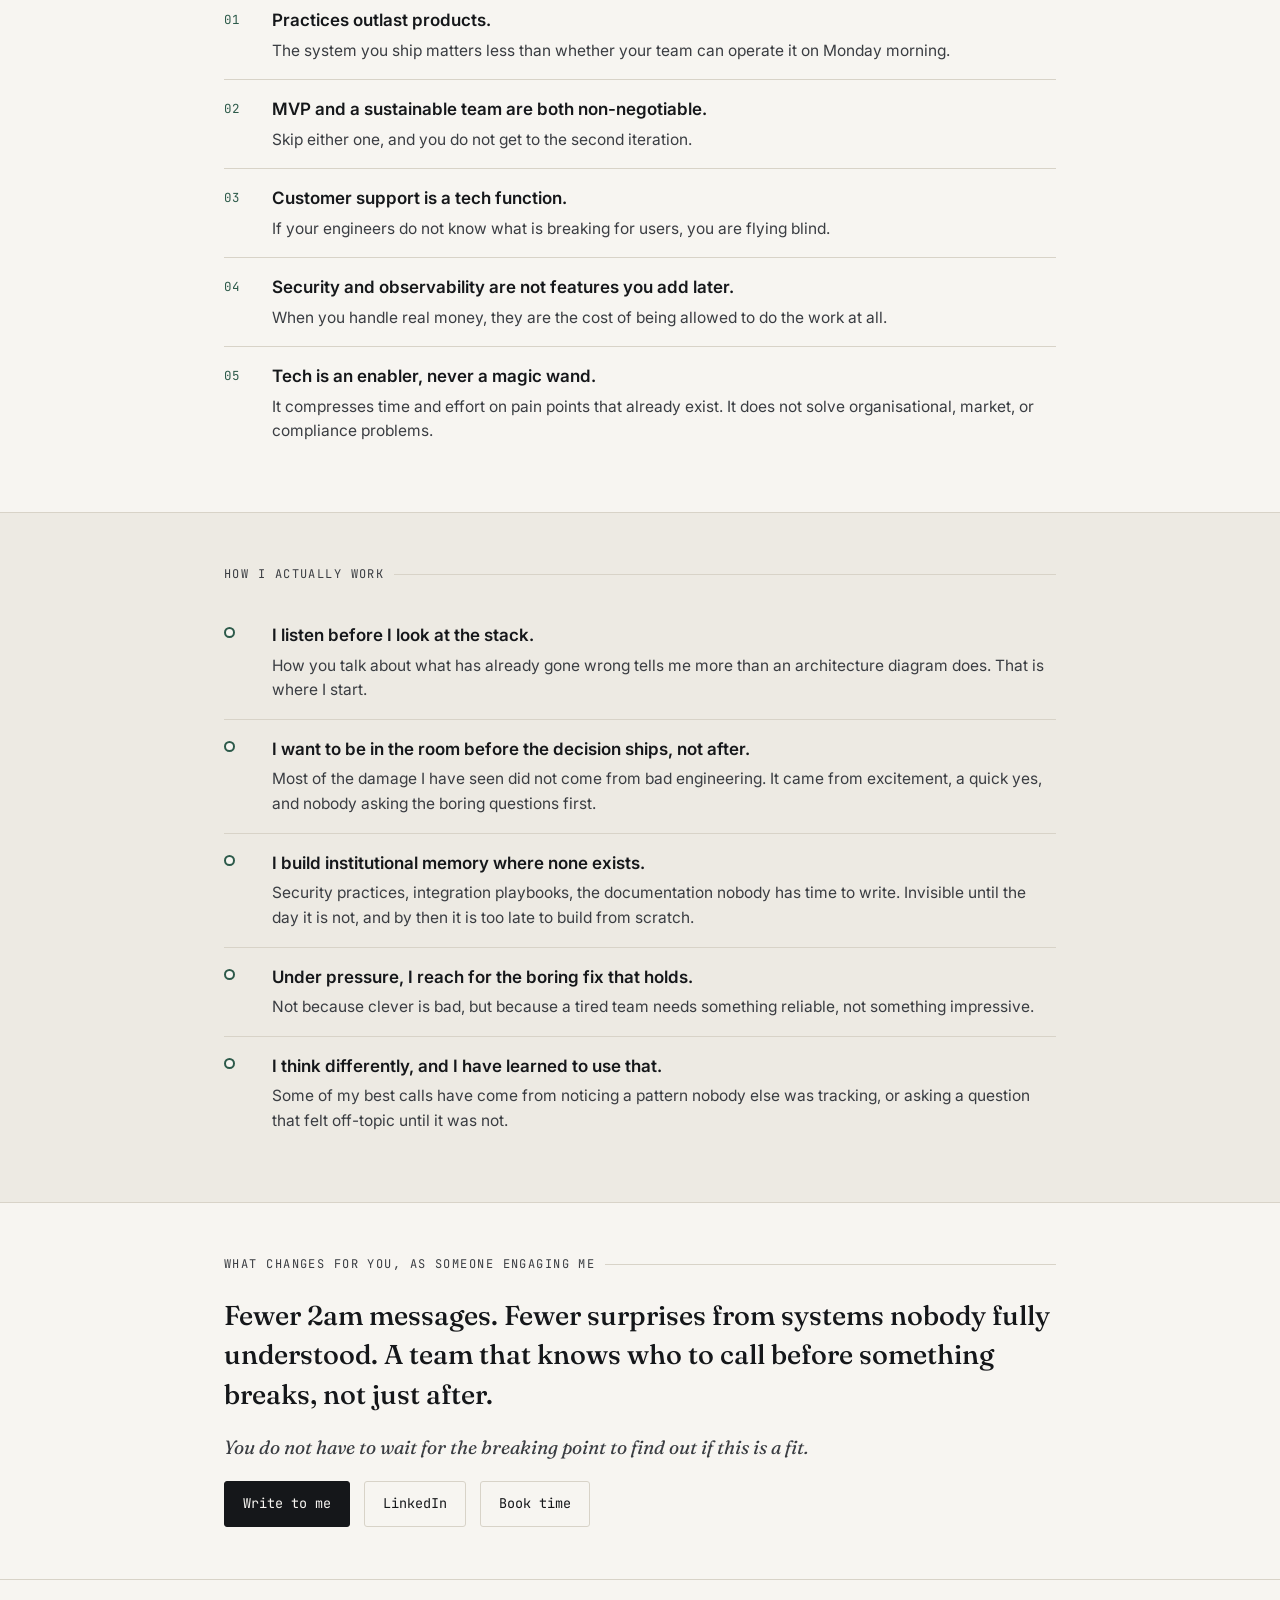
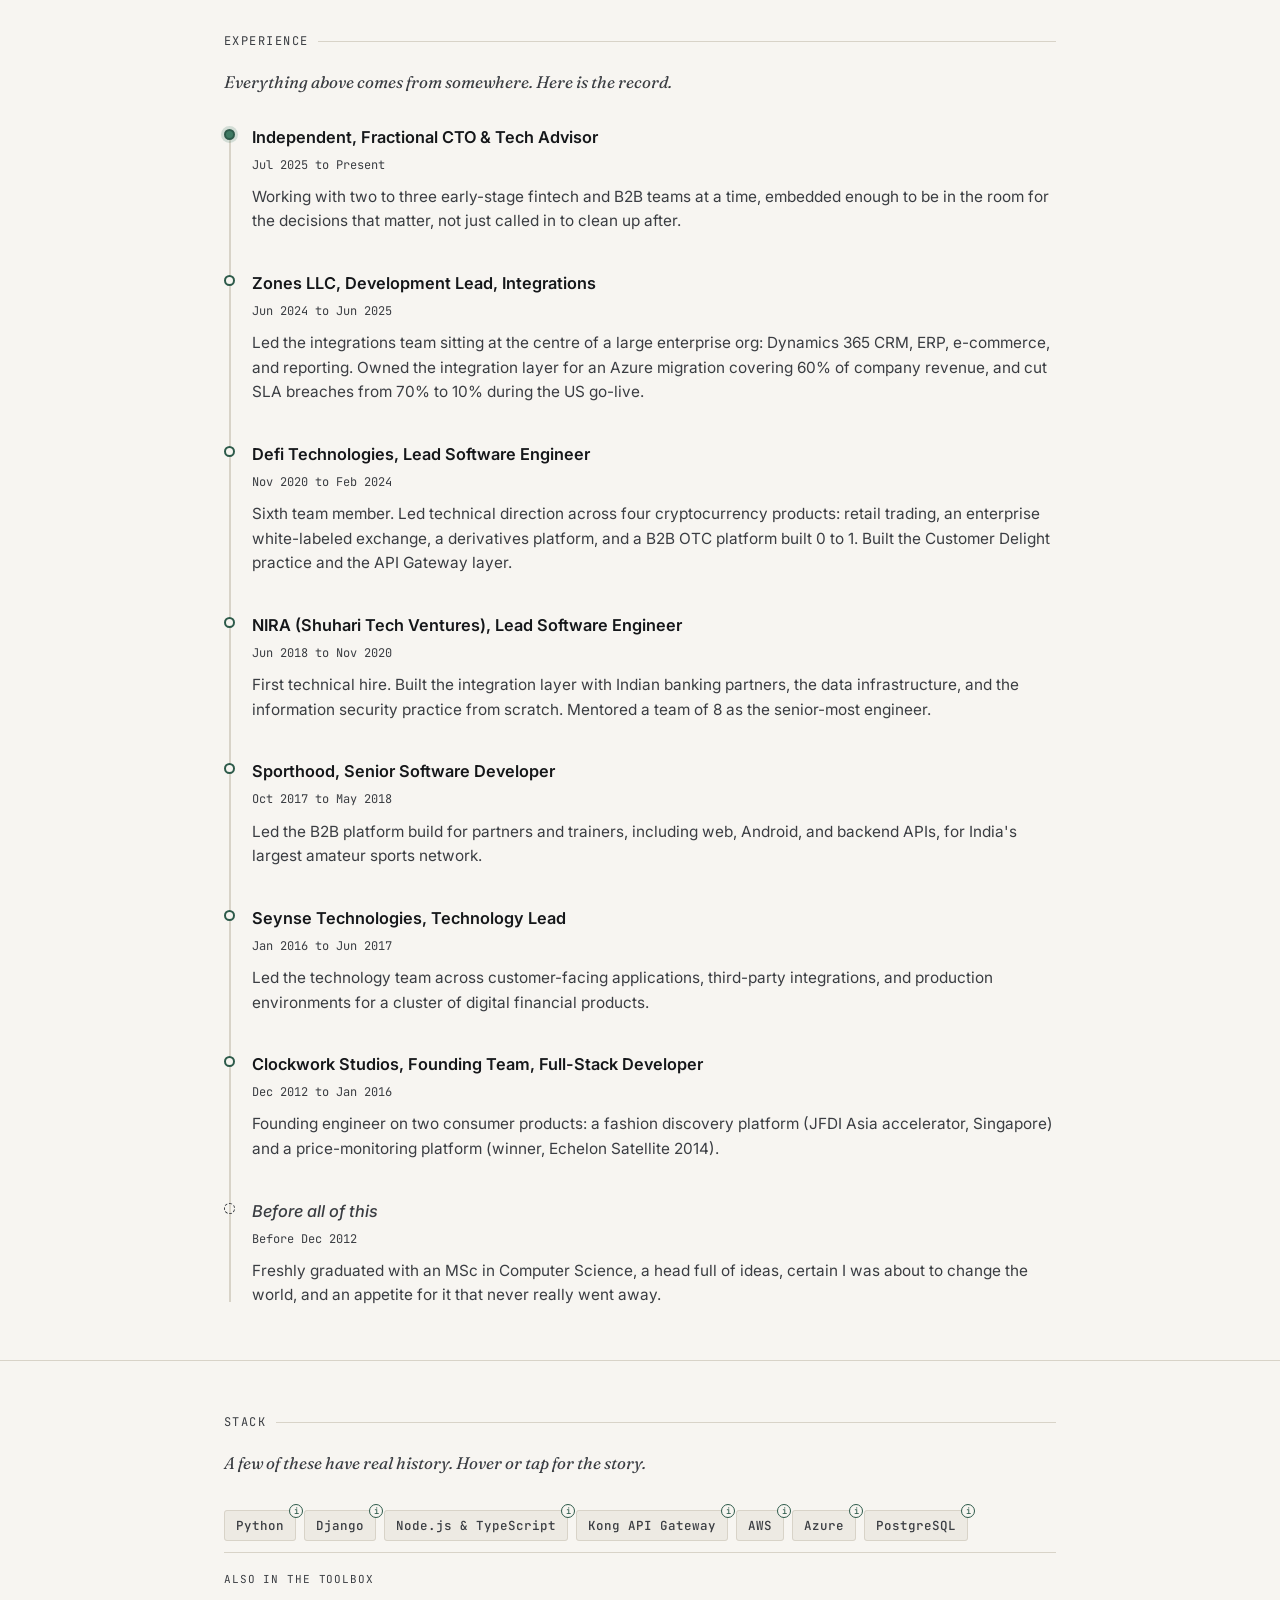
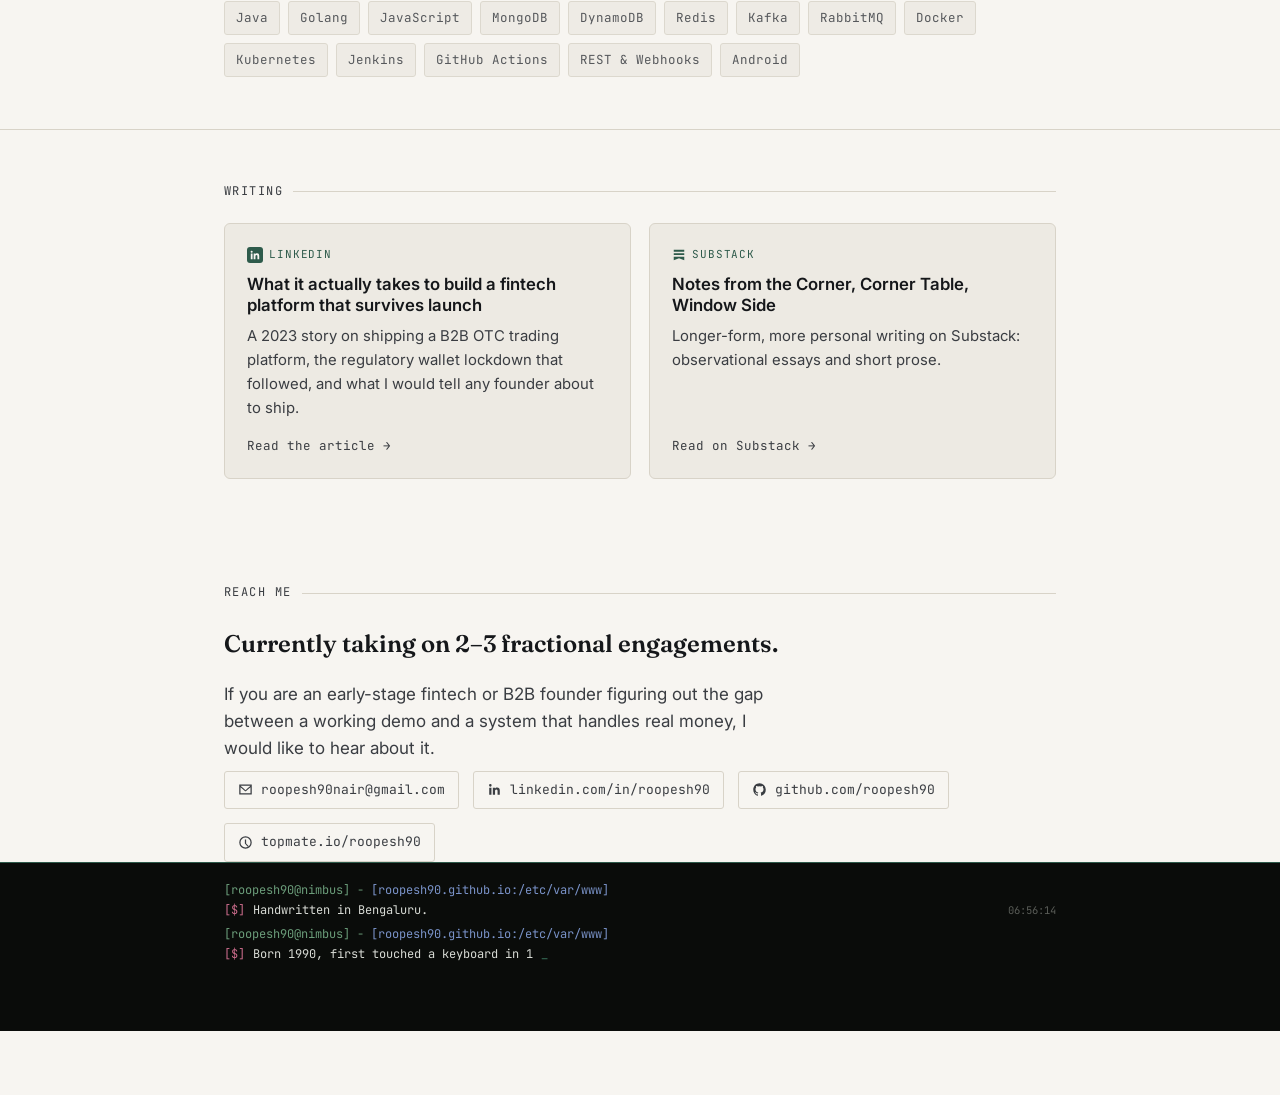
==== commit ee1557b5: "Add underscore placeholder to content array Append an additional '_' string to the content array in " ====
--- a/index.html
+++ b/index.html
@@ -1447,7 +1447,8 @@
     var content = [
       'Handwritten in Bengaluru.',
       'Born 1990, first touched a keyboard in 1999, grew up on the sound of a modem connecting.',
-      'Still here.'
+      'Still here.',
+      '_'
     ];
 
     var reduceMotion = window.matchMedia('(prefers-reduced-motion: reduce)').matches;
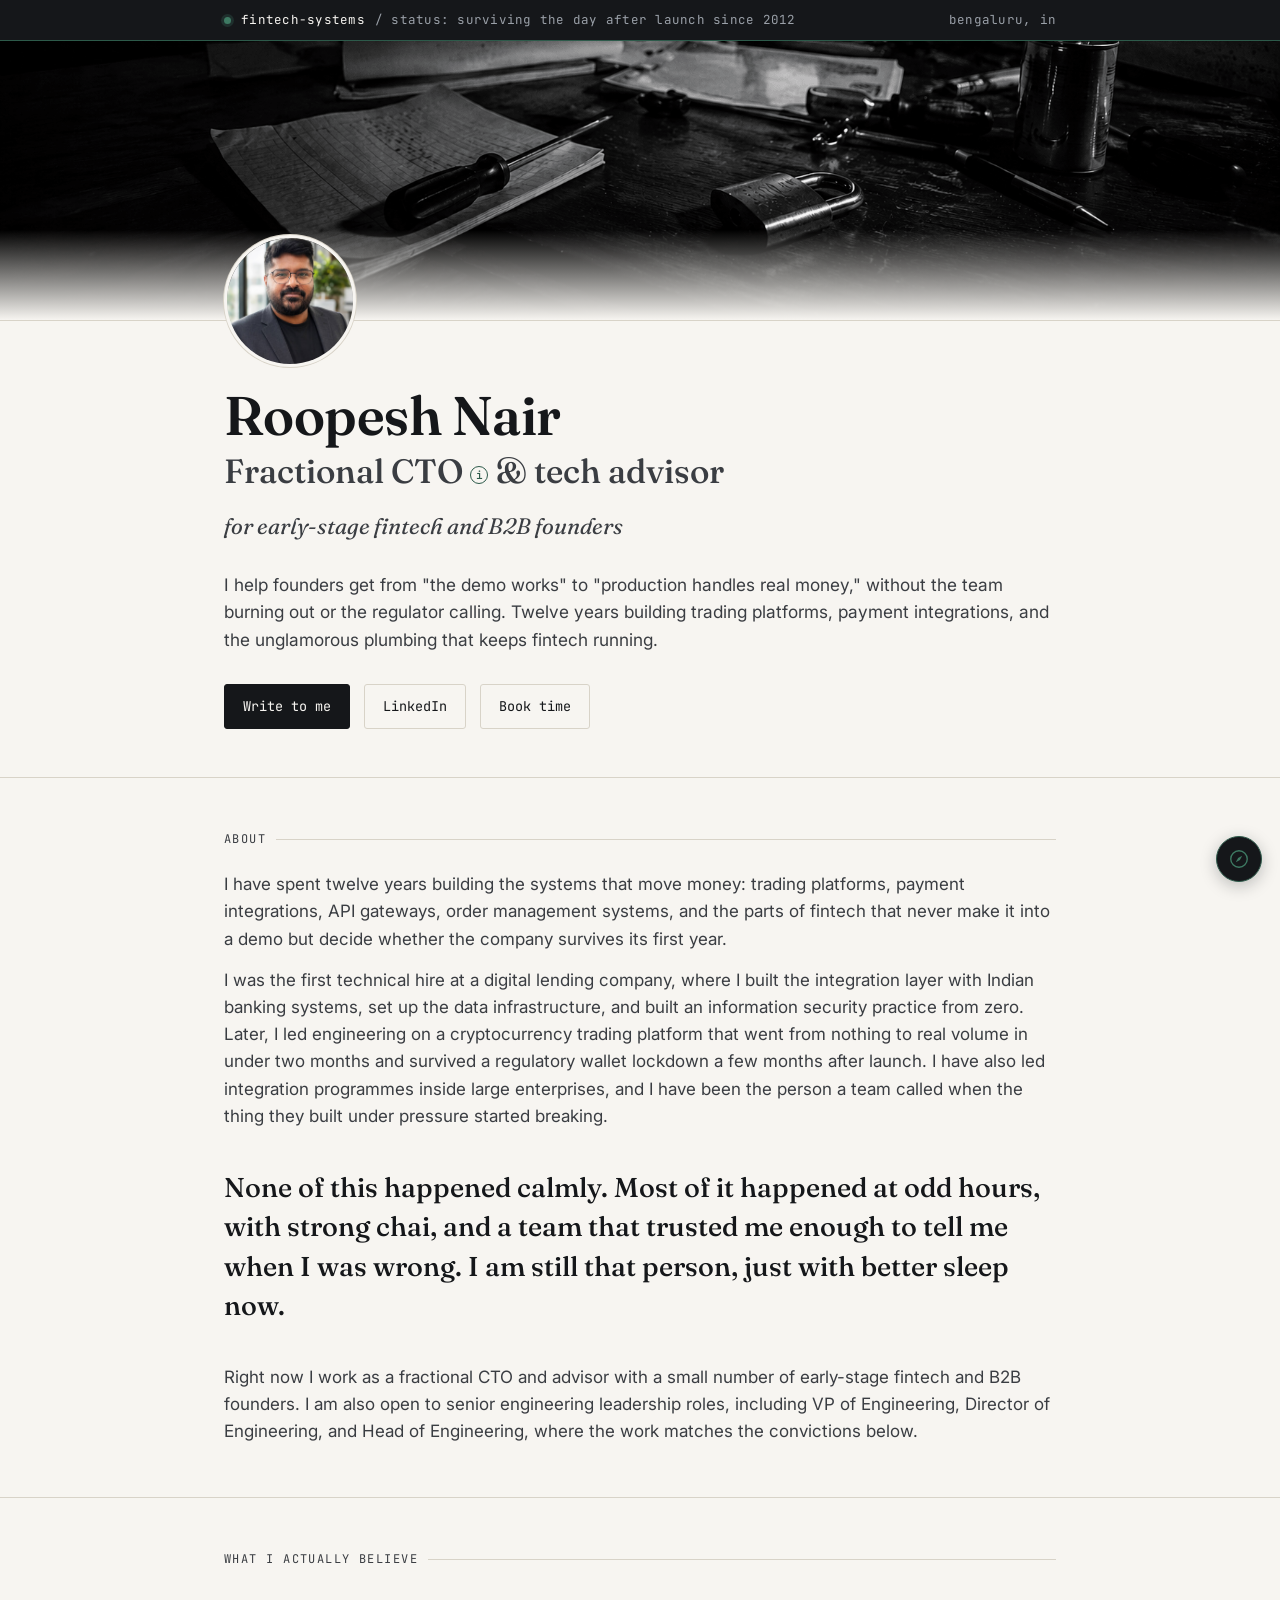
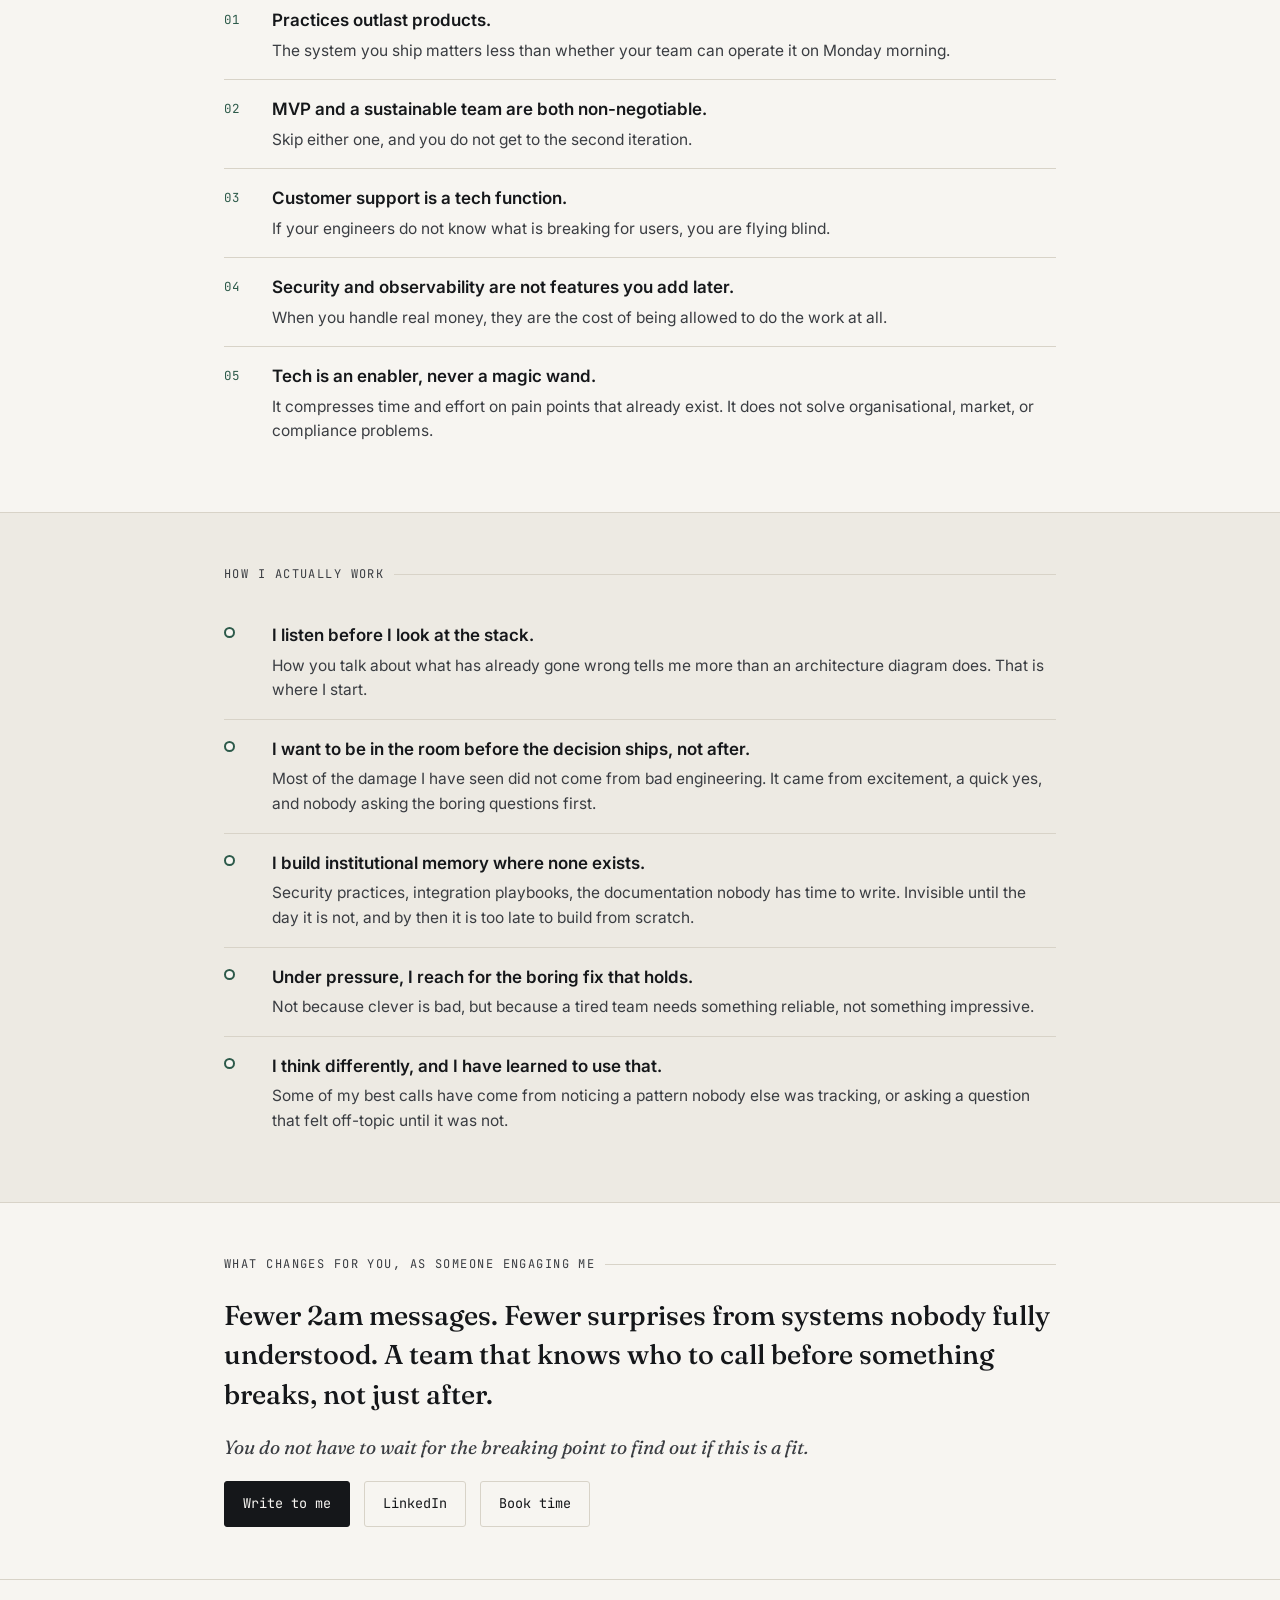
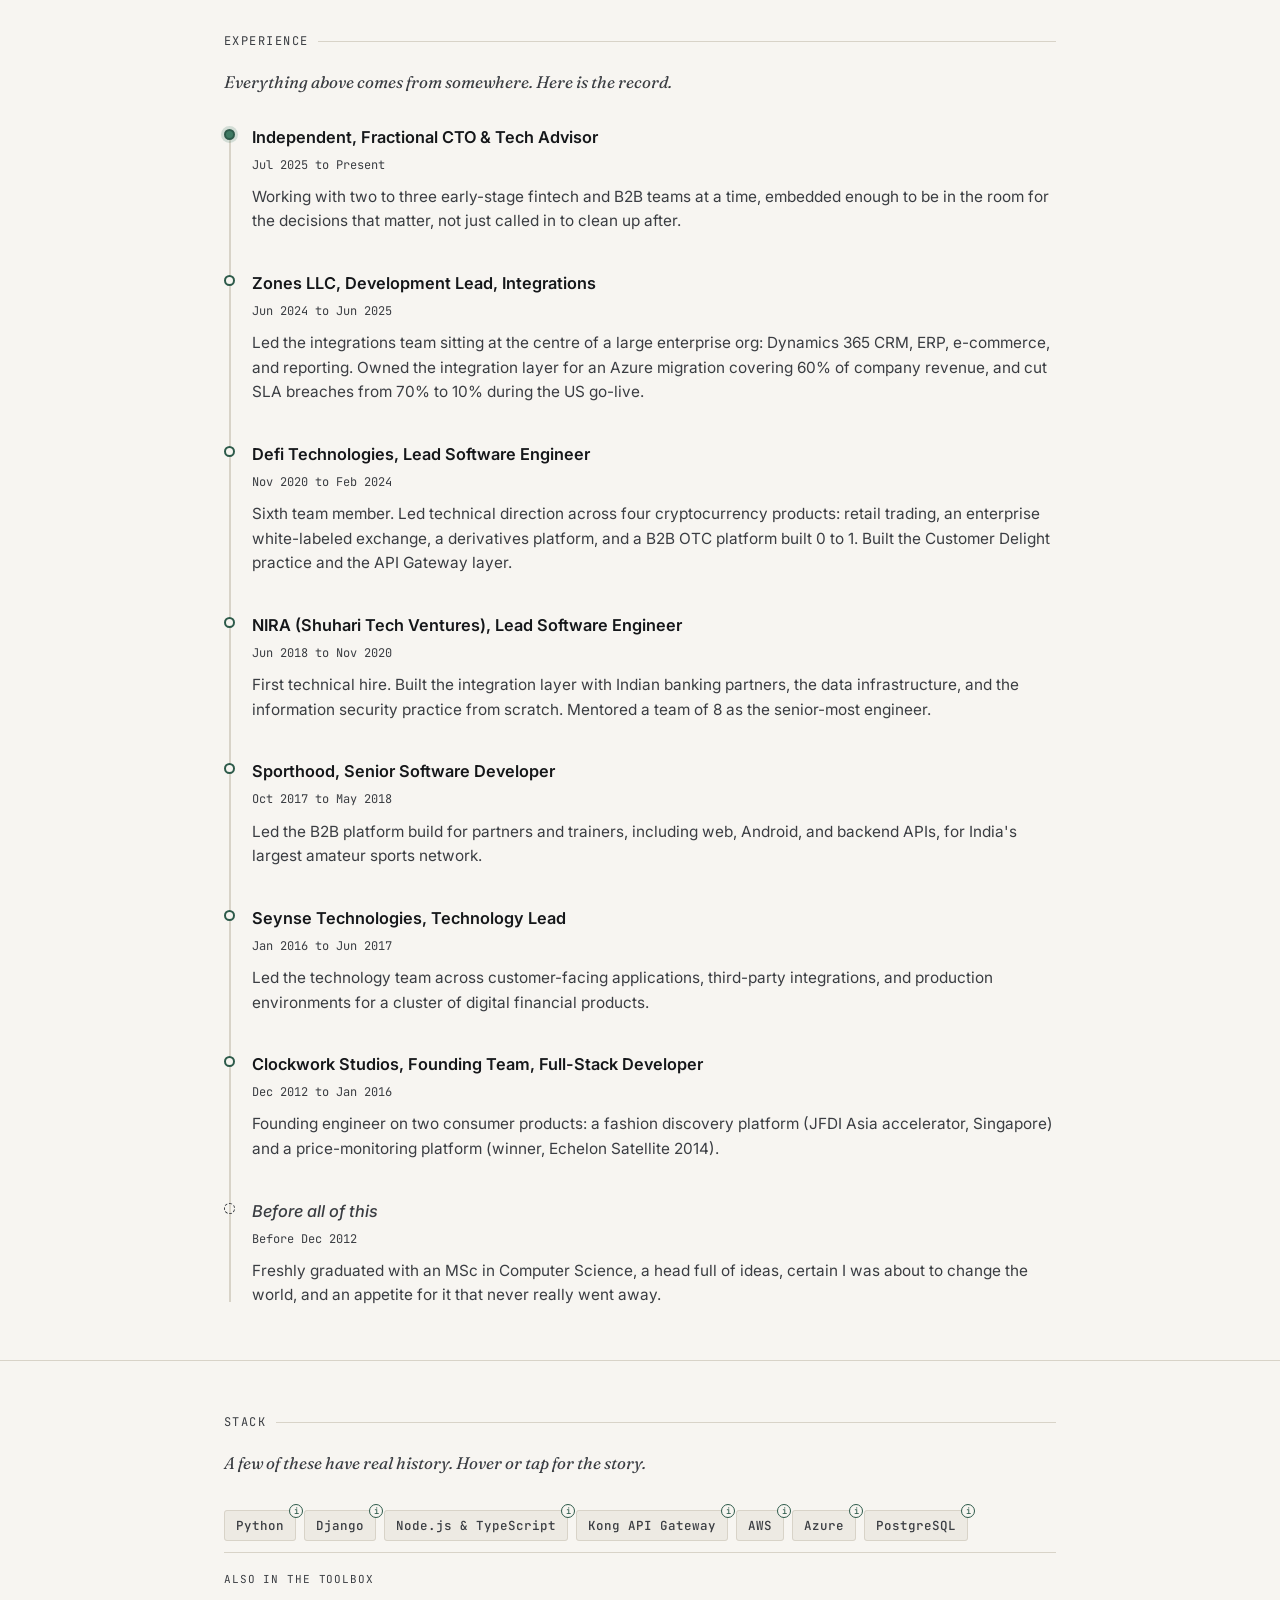
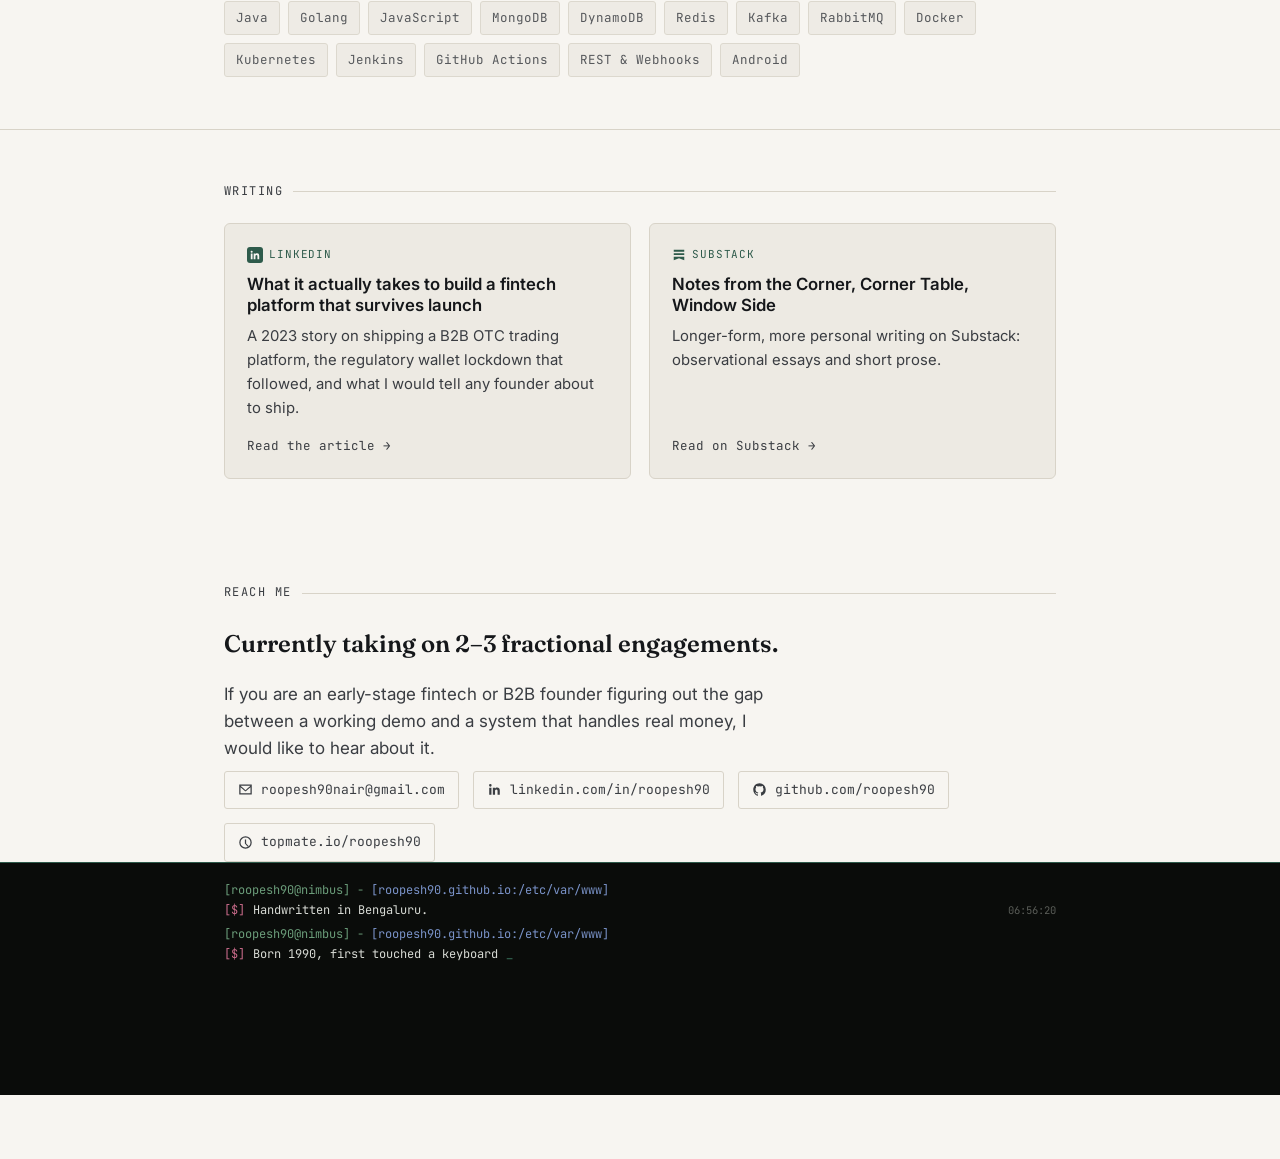
==== commit 3dcc592d: "Use min-height for terminal container Replace fixed height (132px) with min-height (196px) in index." ====
--- a/index.html
+++ b/index.html
@@ -832,7 +832,7 @@
     font-family: var(--mono);
     font-size: 12px;
     line-height: 1.5;
-    height: 132px;
+    min-height: 196px;
     overflow: hidden;
   }
   .terminal-line {
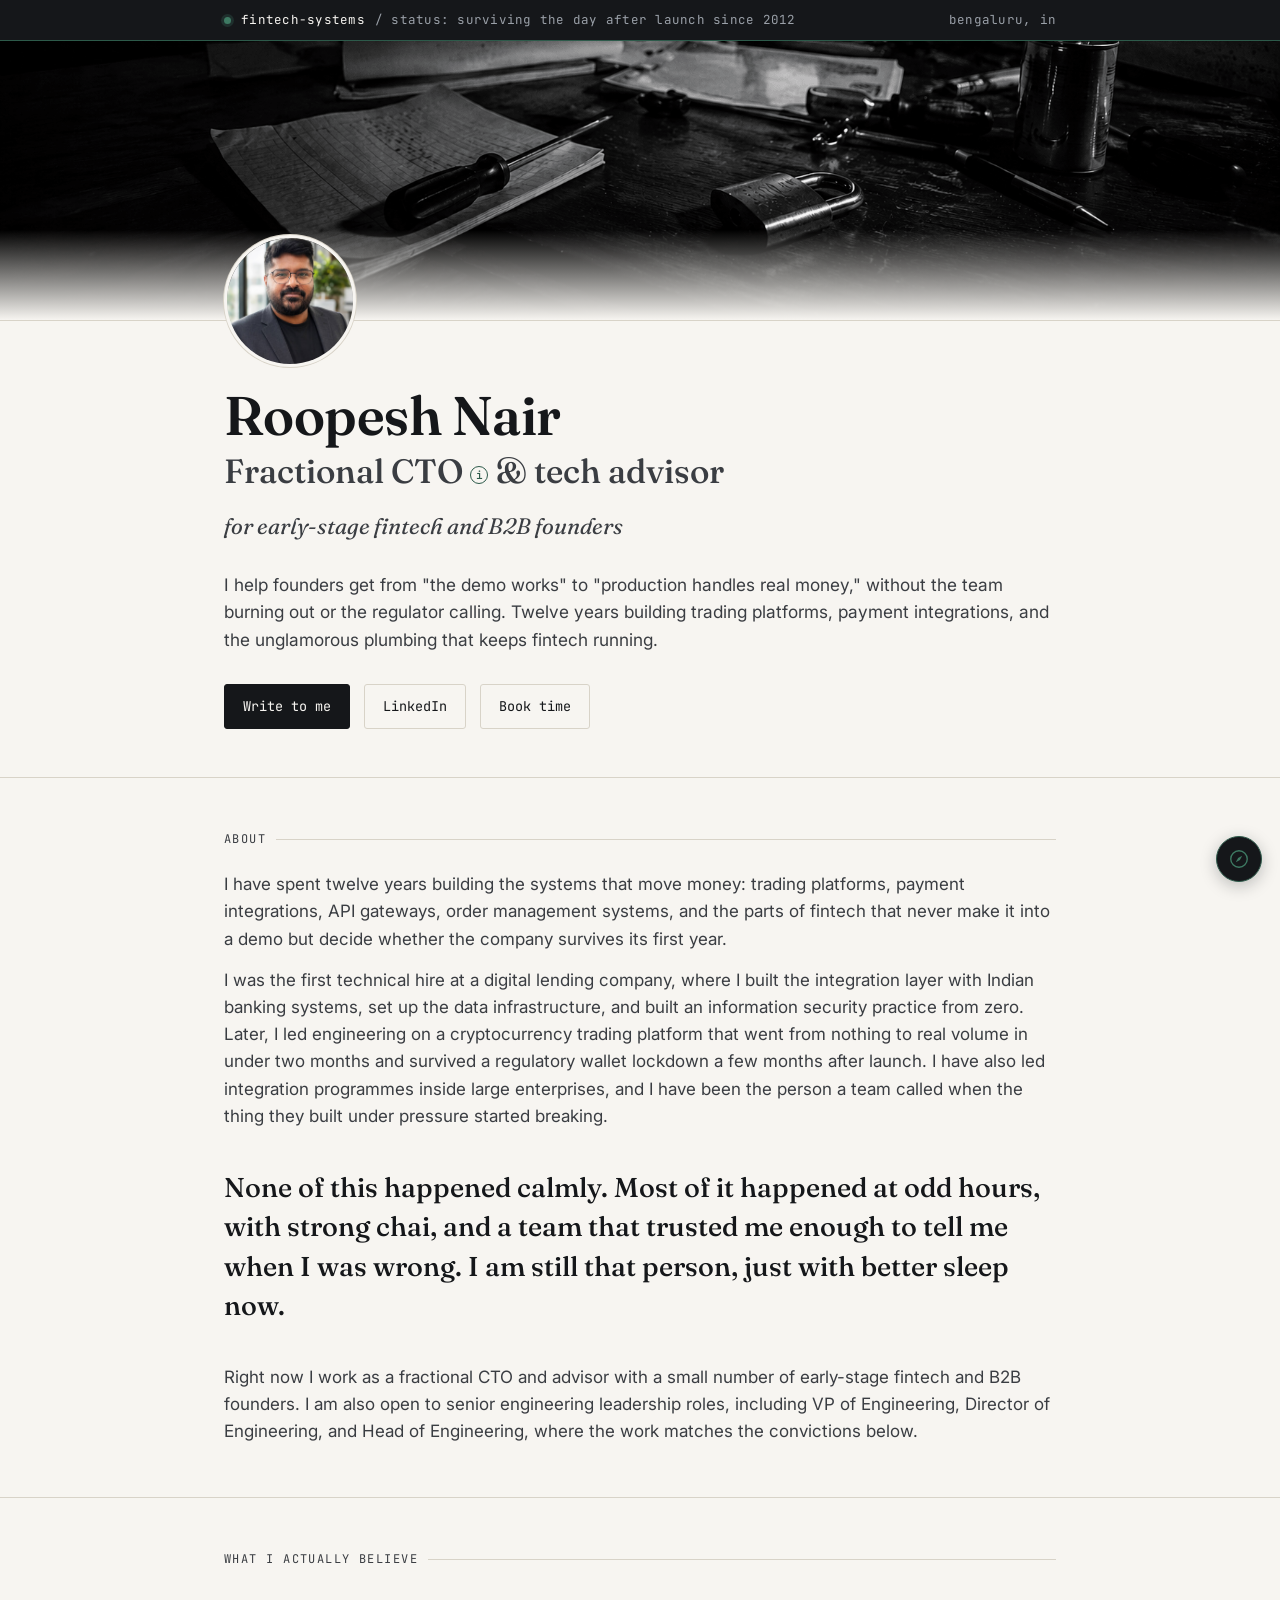
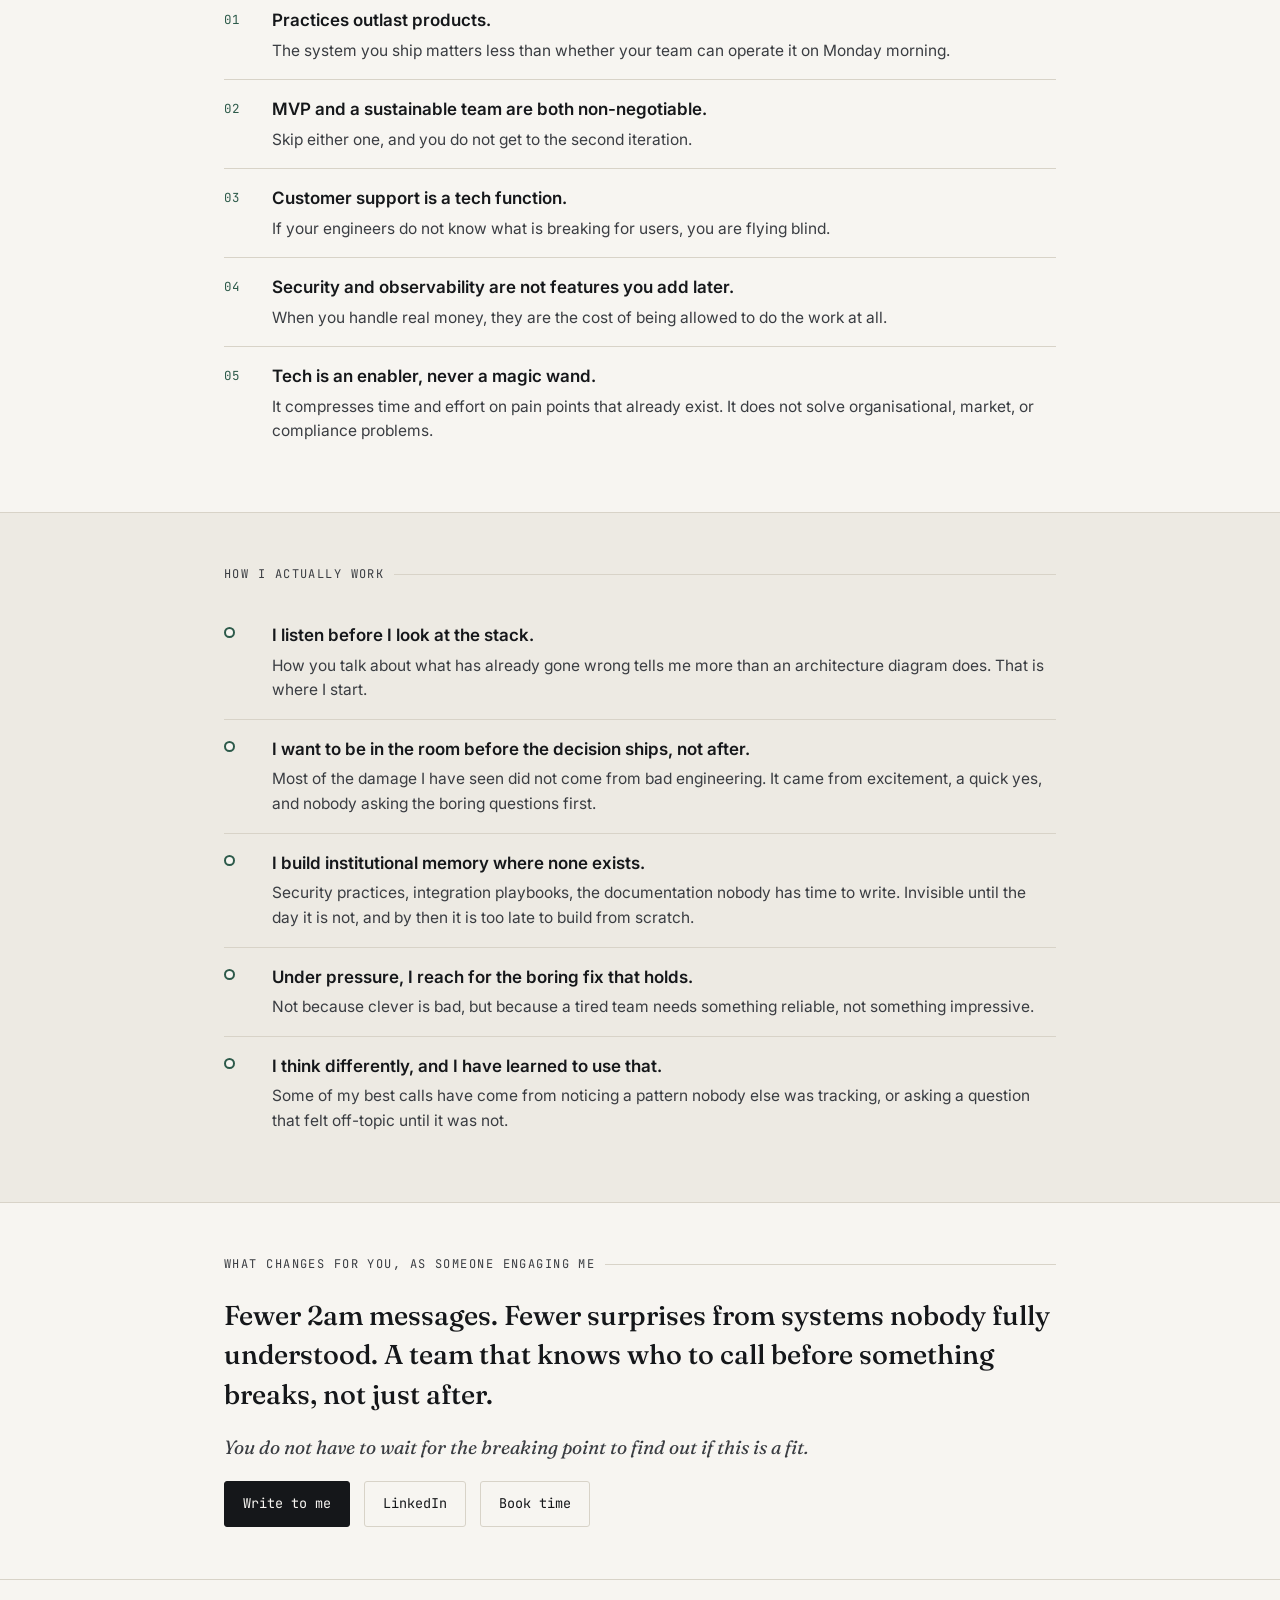
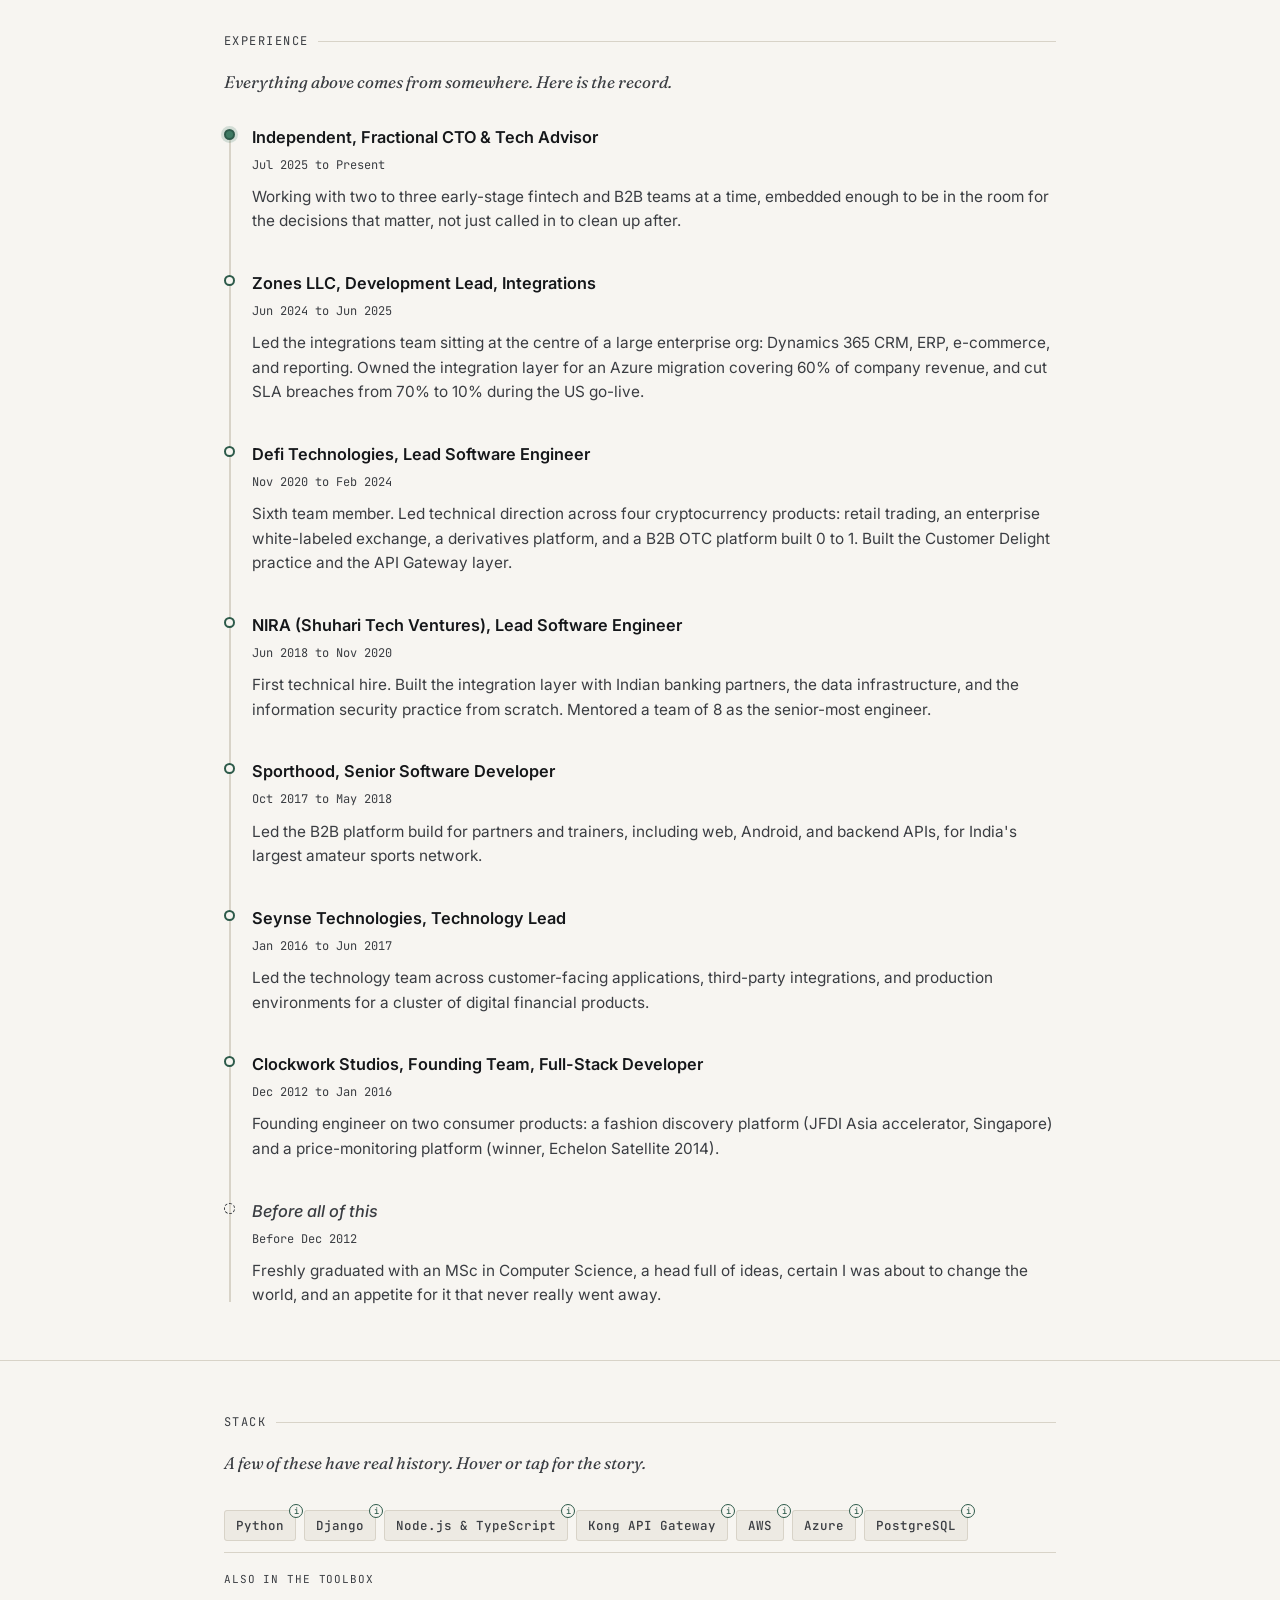
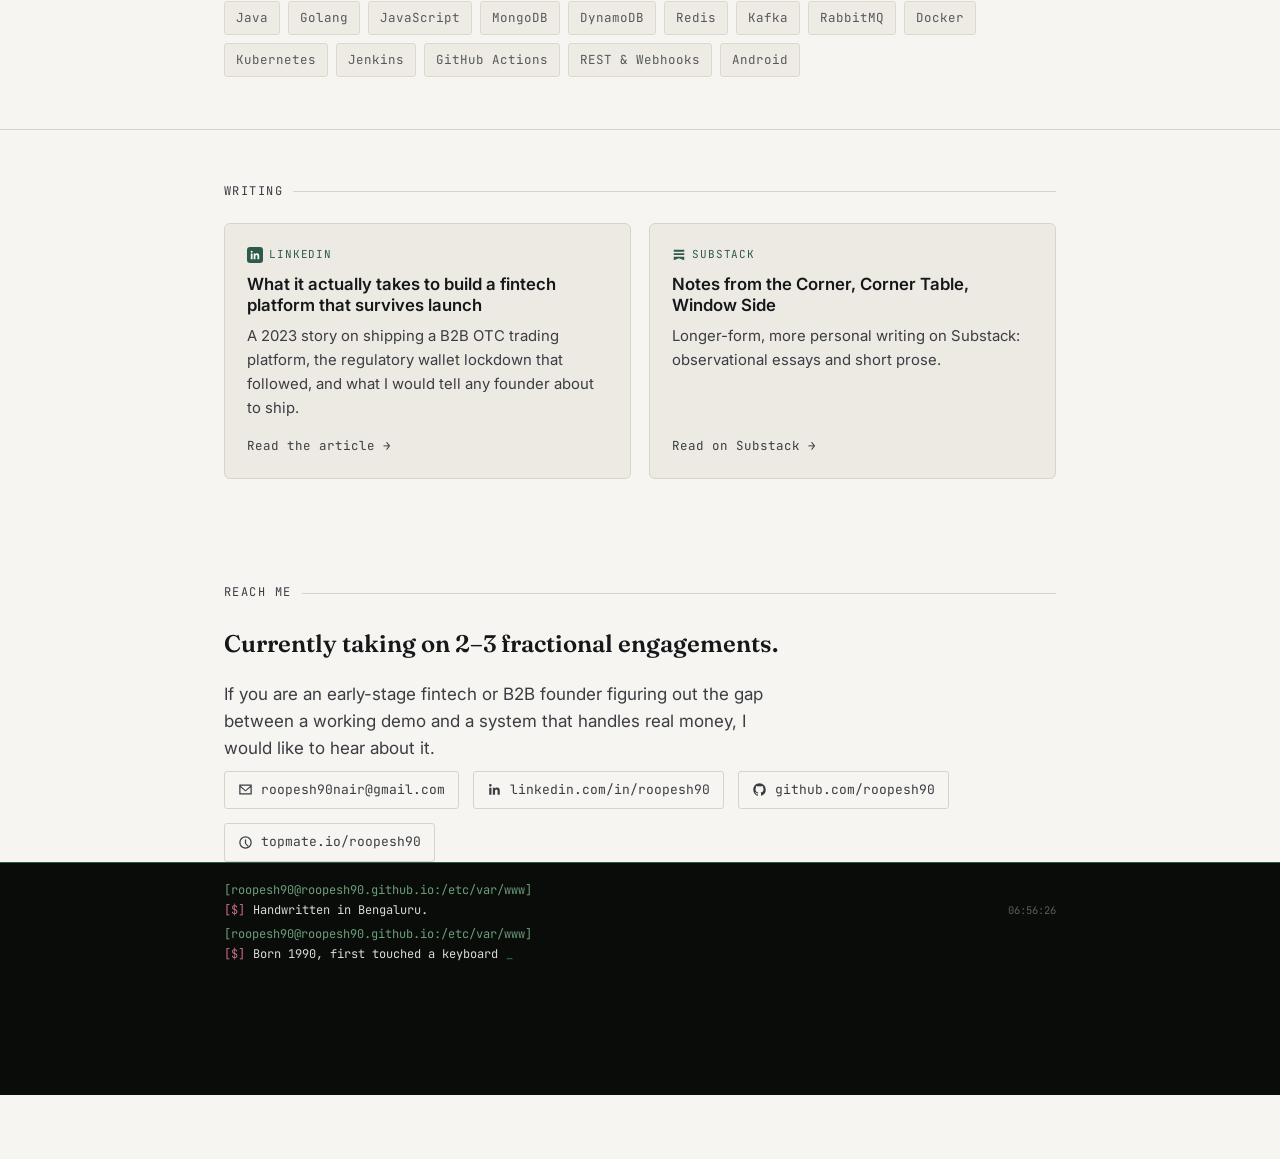
==== commit 568caa99: "Update terminal prompt to show host and path Set computer to 'roopesh90.github.io' and rootPath to '" ====
--- a/index.html
+++ b/index.html
@@ -1440,9 +1440,9 @@
     if (!lines.length) return;
 
     var username = "roopesh90";
-    var computer= "nimbus";
-    var rootPath = "roopesh90.github.io:/etc/var/www"
-    var promptHTML = '<span class="at">[' + username + '@' + computer + ']</span> - <span class="bracket">[</span><span class="path">' + rootPath + '</span><span class="bracket">]</span>';
+    var computer= "roopesh90.github.io";
+    var rootPath = "/etc/var/www"
+    var promptHTML = '<span class="at">[' + username + '@' + computer + ':'+ rootPath +']</span>';
 
     var content = [
       'Handwritten in Bengaluru.',
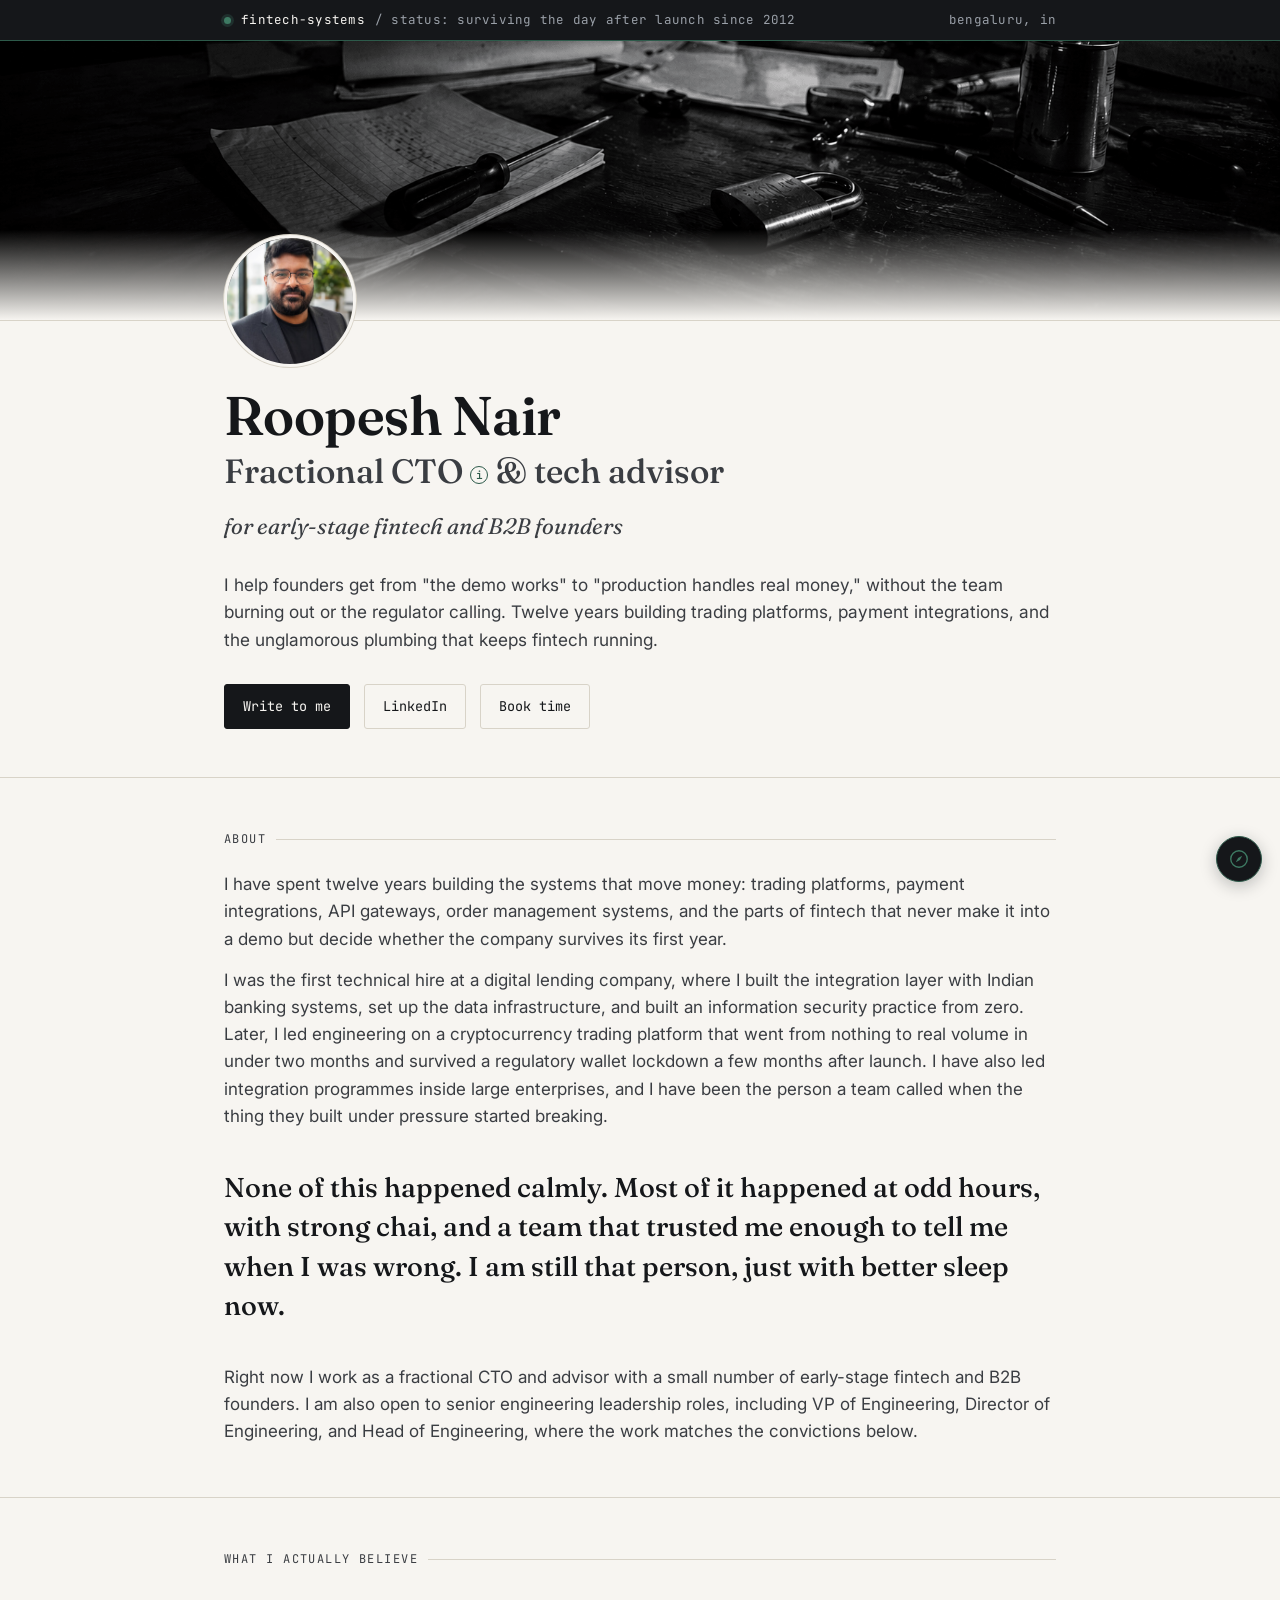
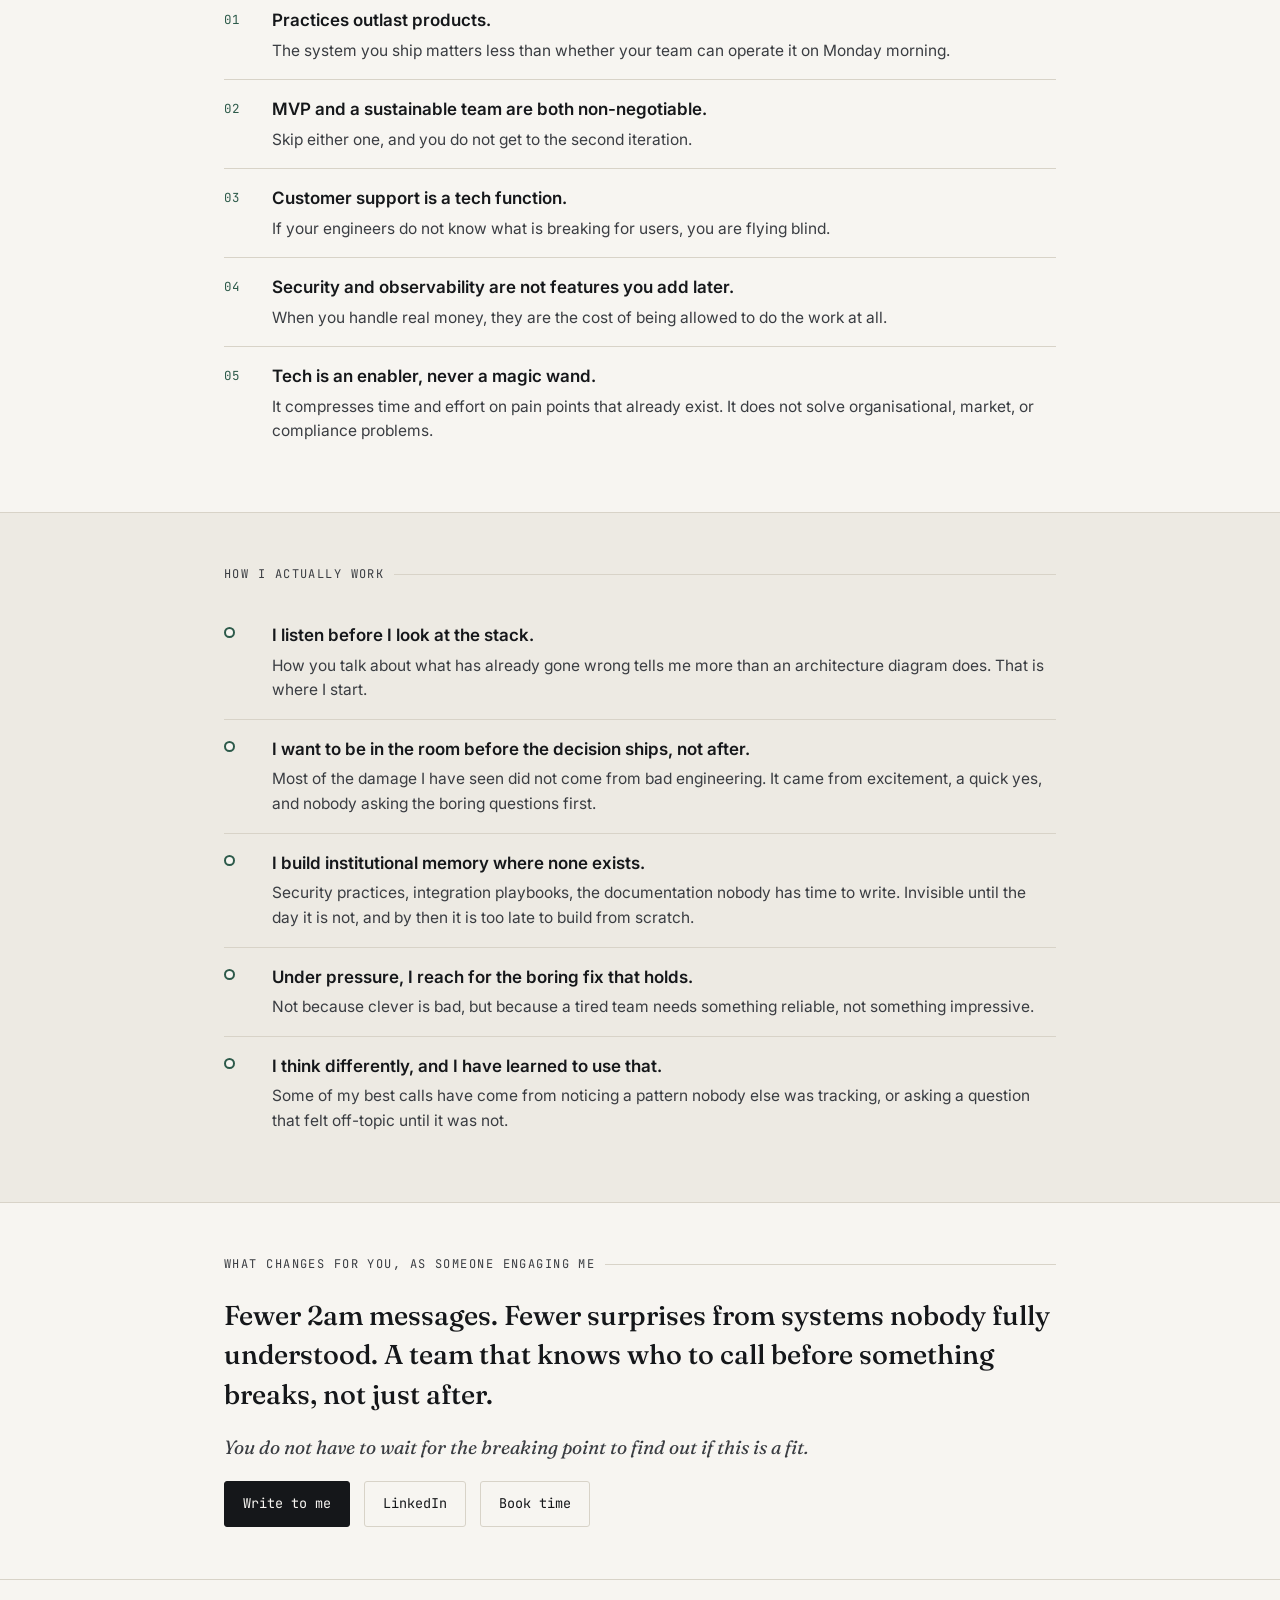
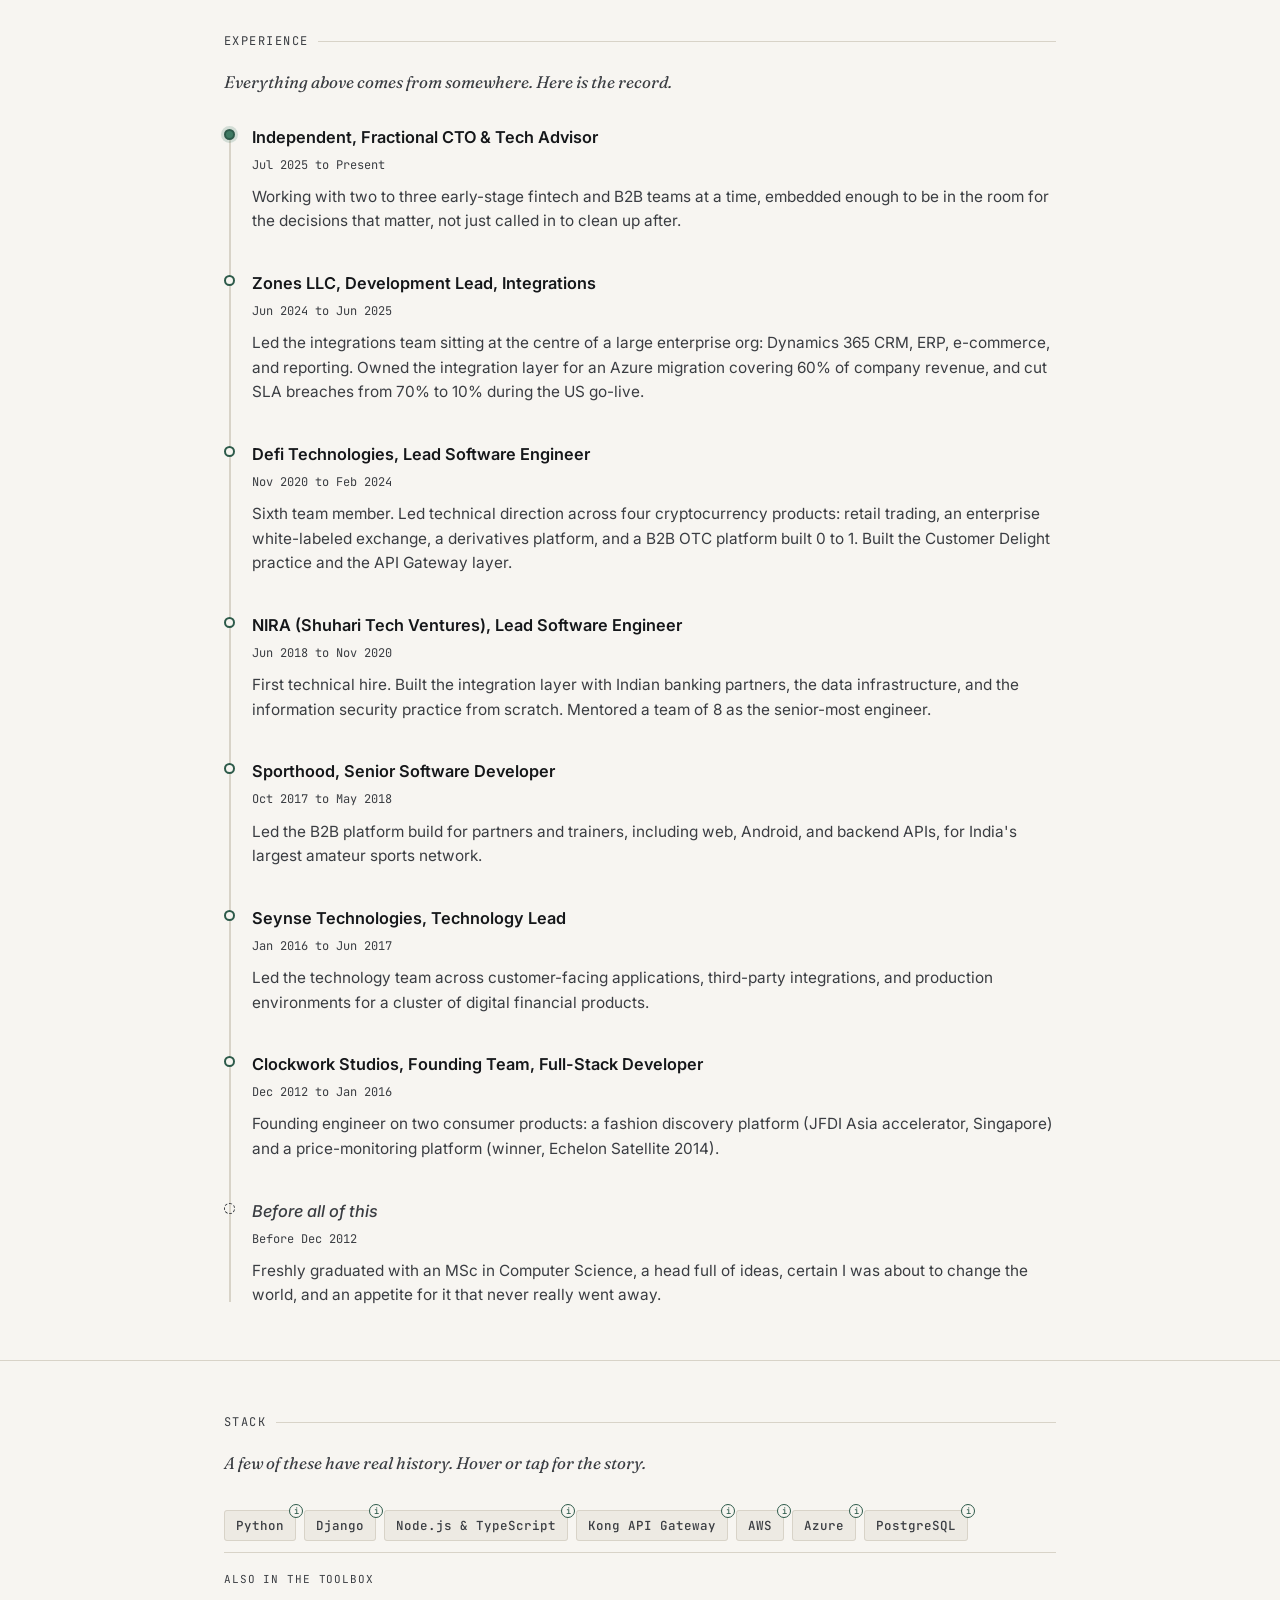
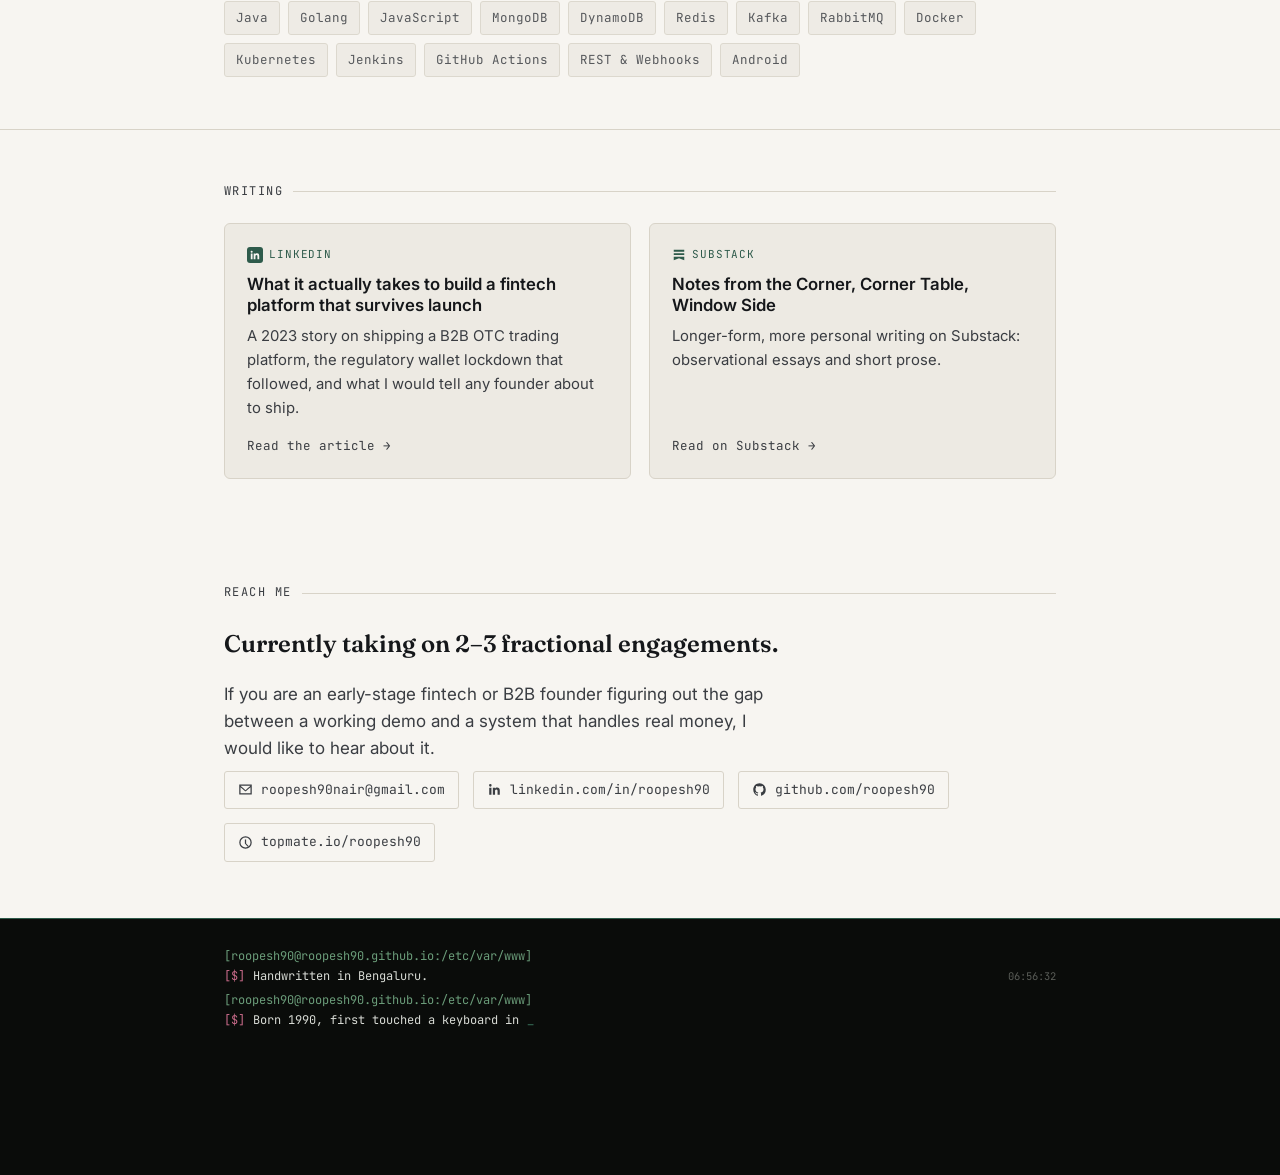
==== commit ca5e0d69: "Adjust footer and sign-bar spacing Reduce footer bottom padding and tweak .sign-bar spacing. Footer " ====
--- a/index.html
+++ b/index.html
@@ -821,12 +821,13 @@
 
   /* ---------- Contact / footer ---------- */
   footer {
-    padding: 52px 0 64px;
+    padding: 52px 0 0;
   }
   .sign-bar {
     background: #0a0c0a;
     border-top: 1px solid var(--signal);
-    padding: 18px 0;
+    padding: 28px 0 32px;
+    margin-top: 56px;
   }
   .terminal-box {
     font-family: var(--mono);
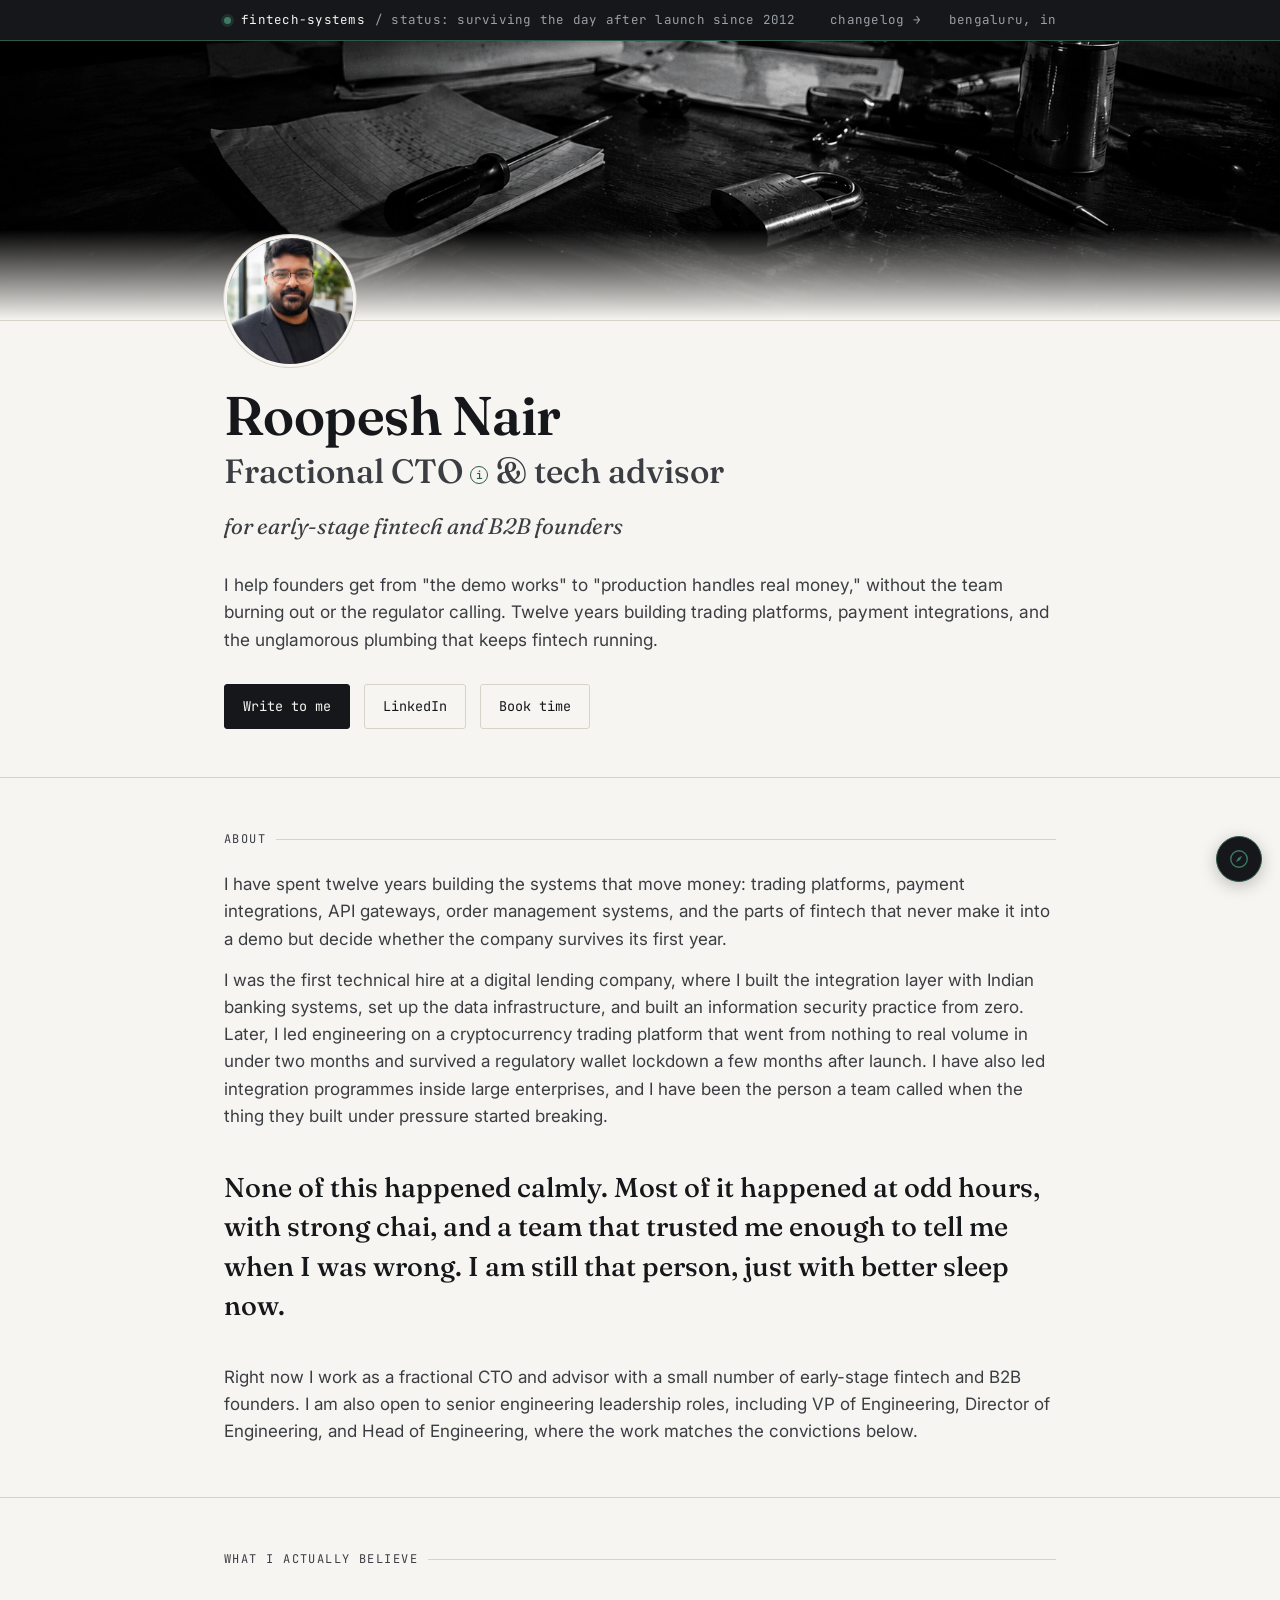
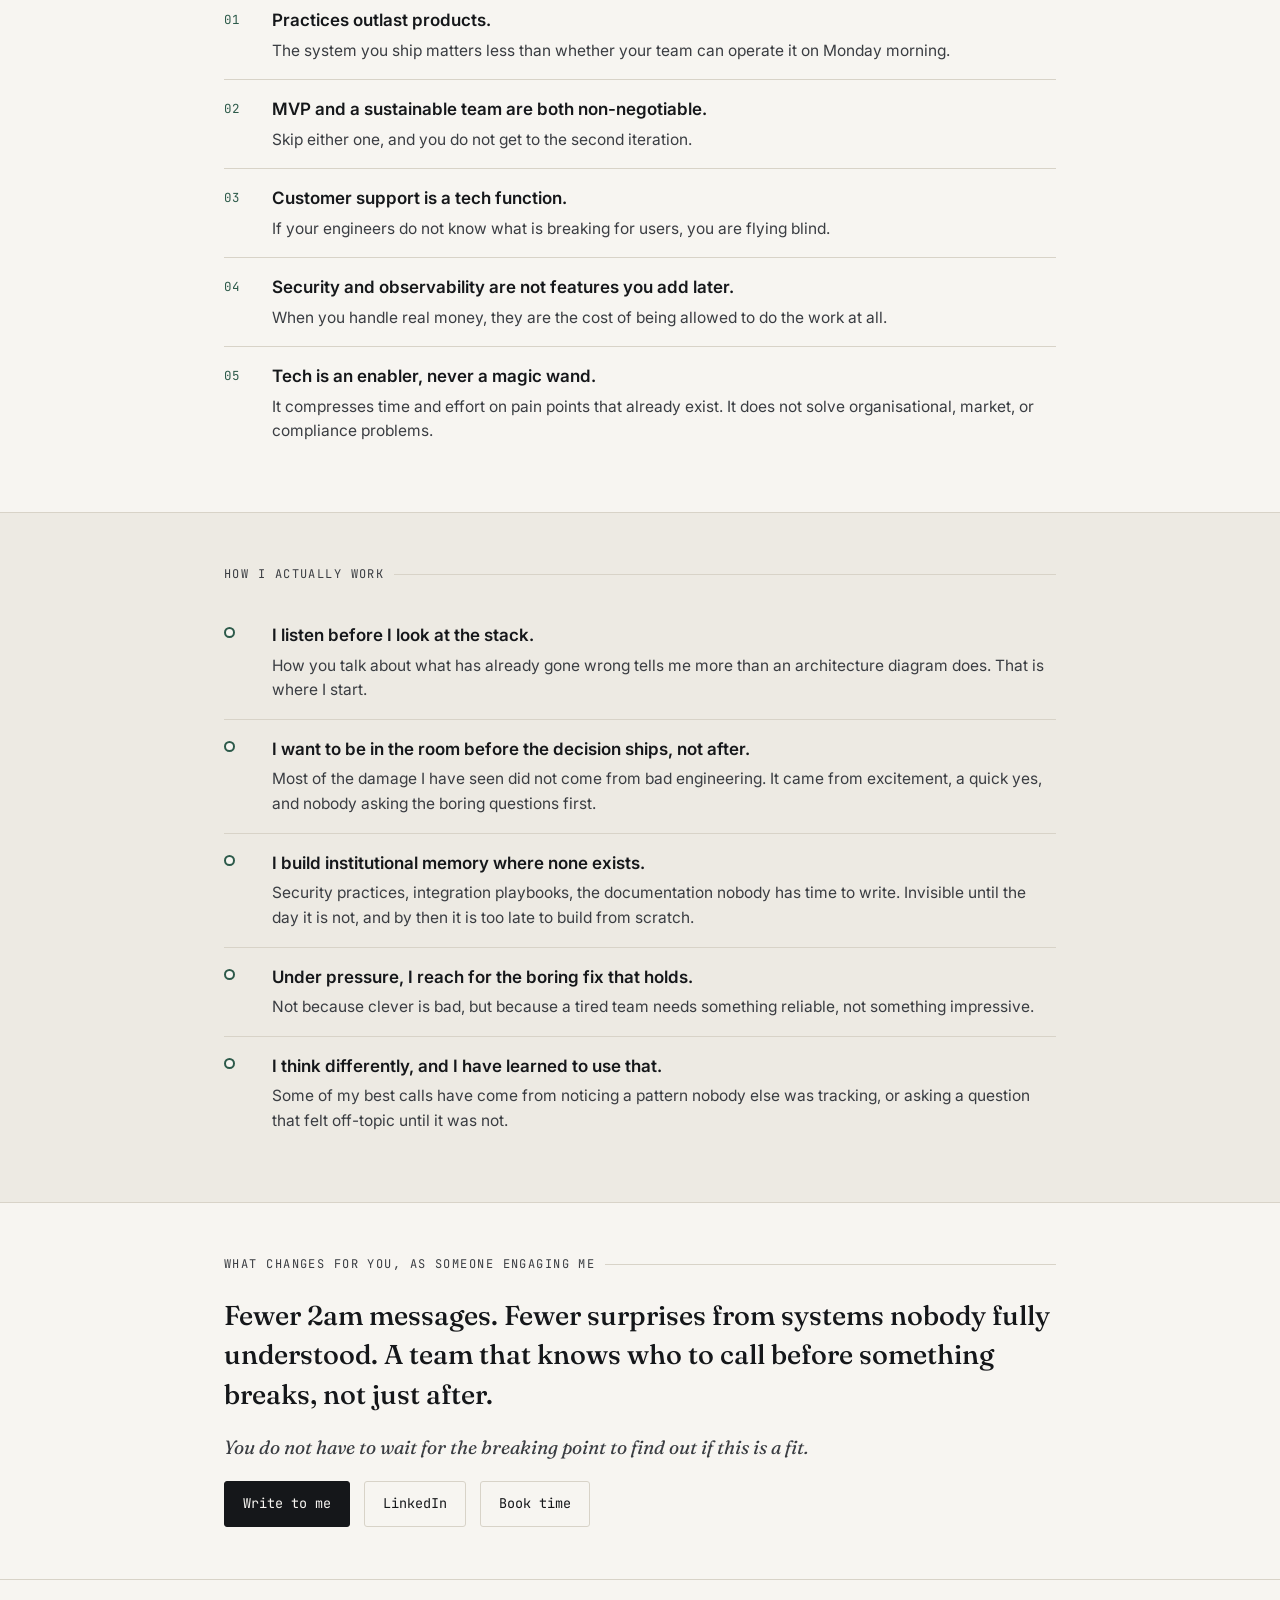
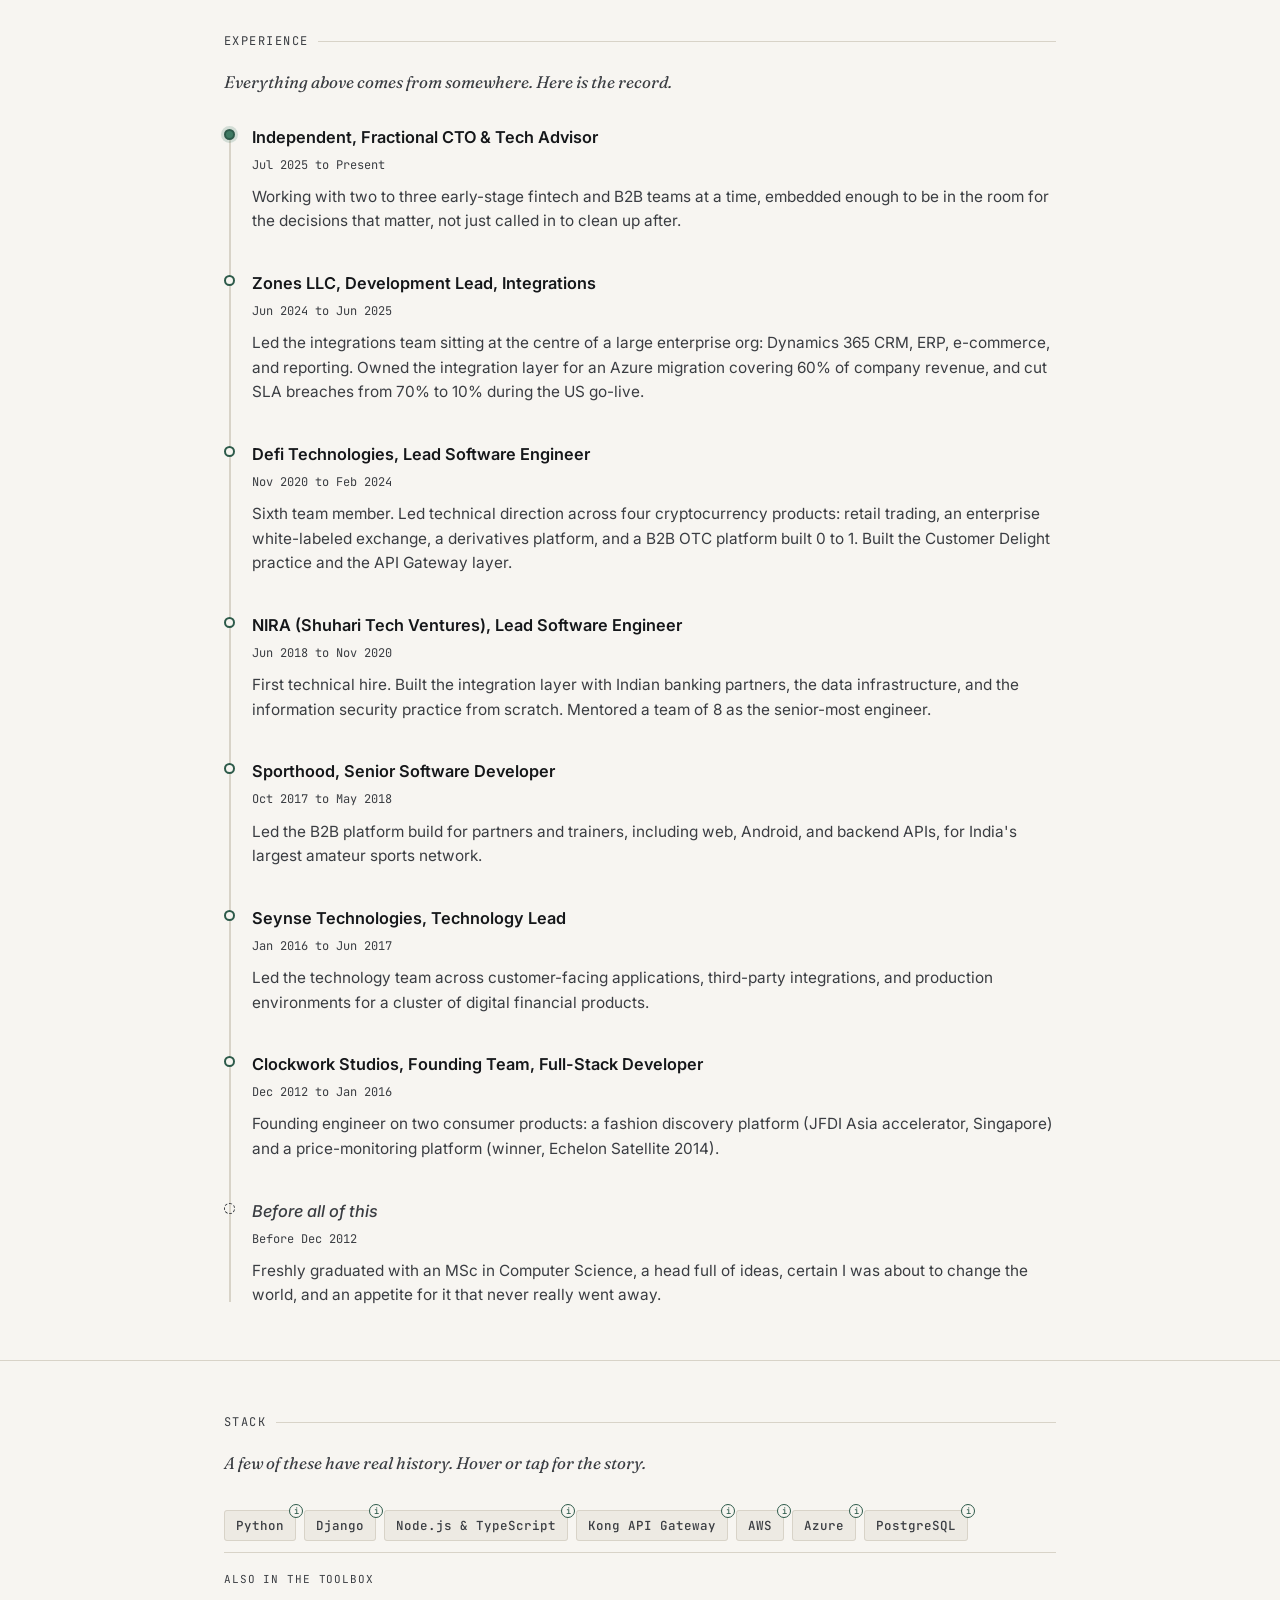
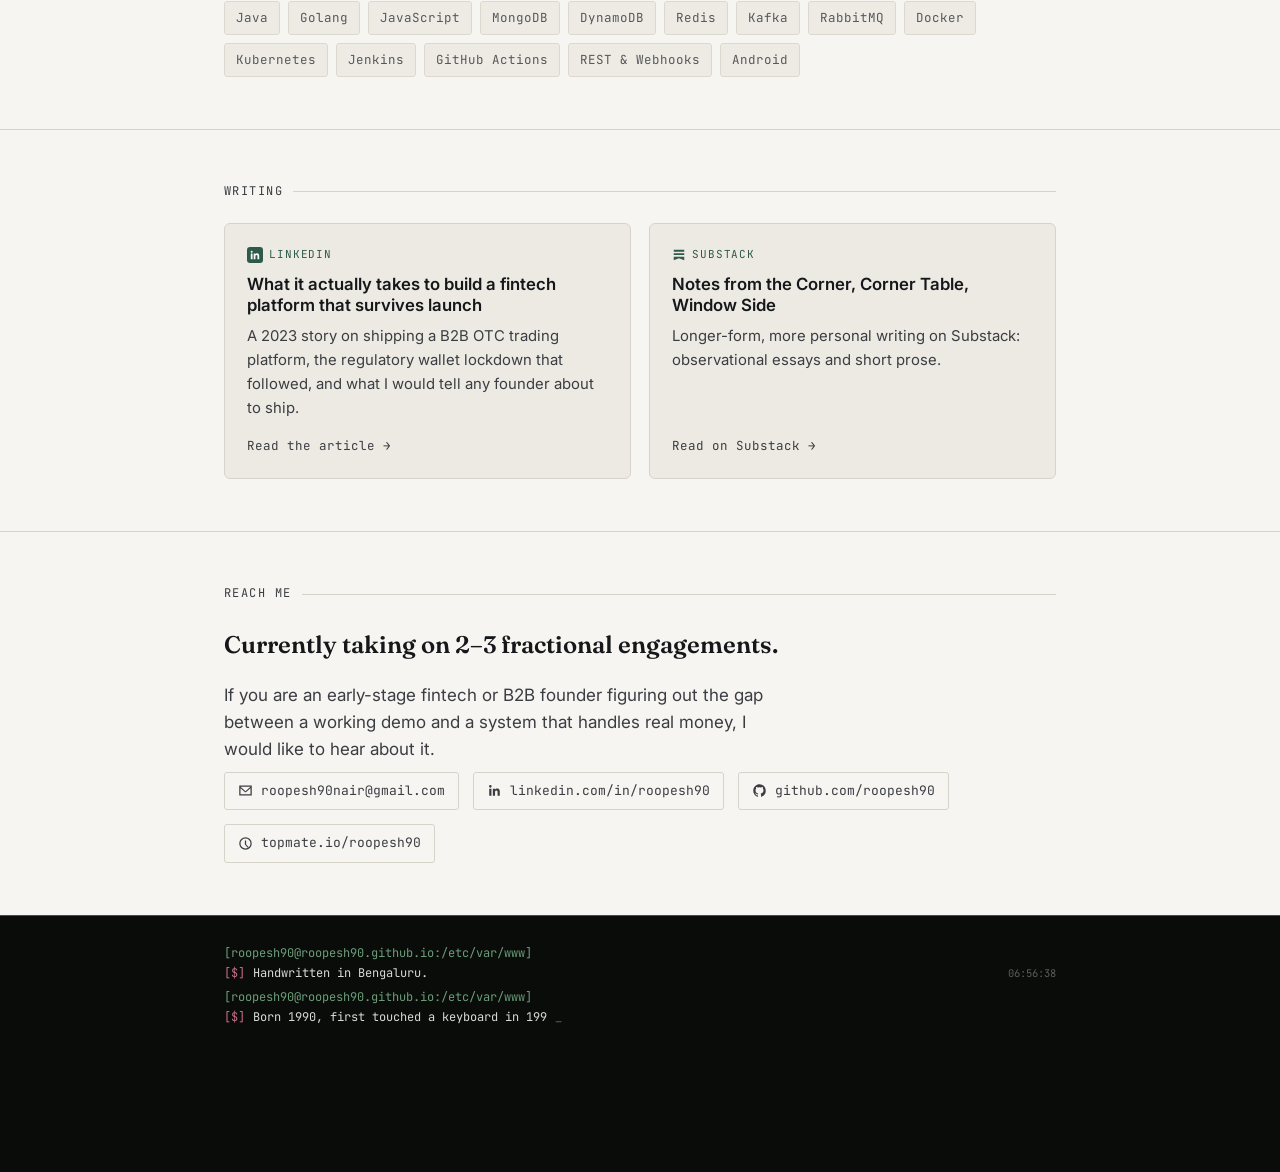
==== commit 424ee02c: "Adjust layout and styles for statusbar, footer Update layout and spacing across index.html and chang" ====
--- a/index.html
+++ b/index.html
@@ -136,7 +136,14 @@
     50% { opacity: 0.55; }
   }
   .statusbar .path { color: #9aa0a8; }
-  .statusbar .uptime { margin-left: auto; color: #9aa0a8; }
+  .changelog-link {
+    margin-left: auto;
+    color: #9aa0a8;
+    text-decoration: none;
+    transition: color 0.15s ease;
+  }
+  .changelog-link:hover { color: var(--paper); }
+  .statusbar .uptime { margin-left: 18px; color: #9aa0a8; }
   @media (max-width: 560px) {
     .statusbar .uptime { margin-left: 0; }
     .statusbar .path { display: none; }
@@ -821,13 +828,12 @@
 
   /* ---------- Contact / footer ---------- */
   footer {
-    padding: 52px 0 0;
+    margin: 0;
   }
   .sign-bar {
     background: #0a0c0a;
     border-top: 1px solid var(--signal);
     padding: 28px 0 32px;
-    margin-top: 56px;
   }
   .terminal-box {
     font-family: var(--mono);
@@ -852,9 +858,10 @@
     display: flex;
     align-items: baseline;
     gap: 8px;
+    flex-wrap: wrap;
   }
   .terminal-dollar { color: #c96b8a; flex-shrink: 0; }
-  .terminal-text { color: #d8dbd5; }
+  .terminal-text { color: #d8dbd5; word-break: break-word; }
   .terminal-timestamp {
     margin-left: auto;
     color: #5a5d58;
@@ -870,7 +877,7 @@
     .terminal-cursor { animation: none; }
   }
   @media (max-width: 700px) {
-    .terminal-box { height: 168px; font-size: 11px; }
+    .terminal-box { min-height: 220px; font-size: 11px; }
     .terminal-timestamp { display: none; }
   }
 
@@ -888,6 +895,7 @@
     <span class="dot" aria-hidden="true"></span>
     <span>fintech-systems</span>
     <span class="path">/ status: surviving the day after launch since 2012</span>
+    <a class="changelog-link" href="changelog.html">changelog &rarr;</a>
     <span class="uptime">bengaluru, in</span>
   </div>
 </div>
@@ -1227,10 +1235,10 @@
   </div>
 </section>
 
-<footer id="contact">
+<section id="contact">
   <div class="wrap">
     <p class="section-label">reach me</p>
-    <h2>Currently taking on 2–3 fractional engagements.</h2>
+    <h2>Currently taking on 2&ndash;3 fractional engagements.</h2>
     <p style="color: var(--ink-soft); max-width: 50ch; margin: 0 0 4px;">
       If you are an early-stage fintech or B2B founder figuring out the gap between
       a working demo and a system that handles real money, I would like to hear about it.
@@ -1254,6 +1262,9 @@
       </a>
     </div>
   </div>
+</section>
+
+<footer>
   <div class="sign-bar">
     <div class="wrap">
       <div class="terminal-box">
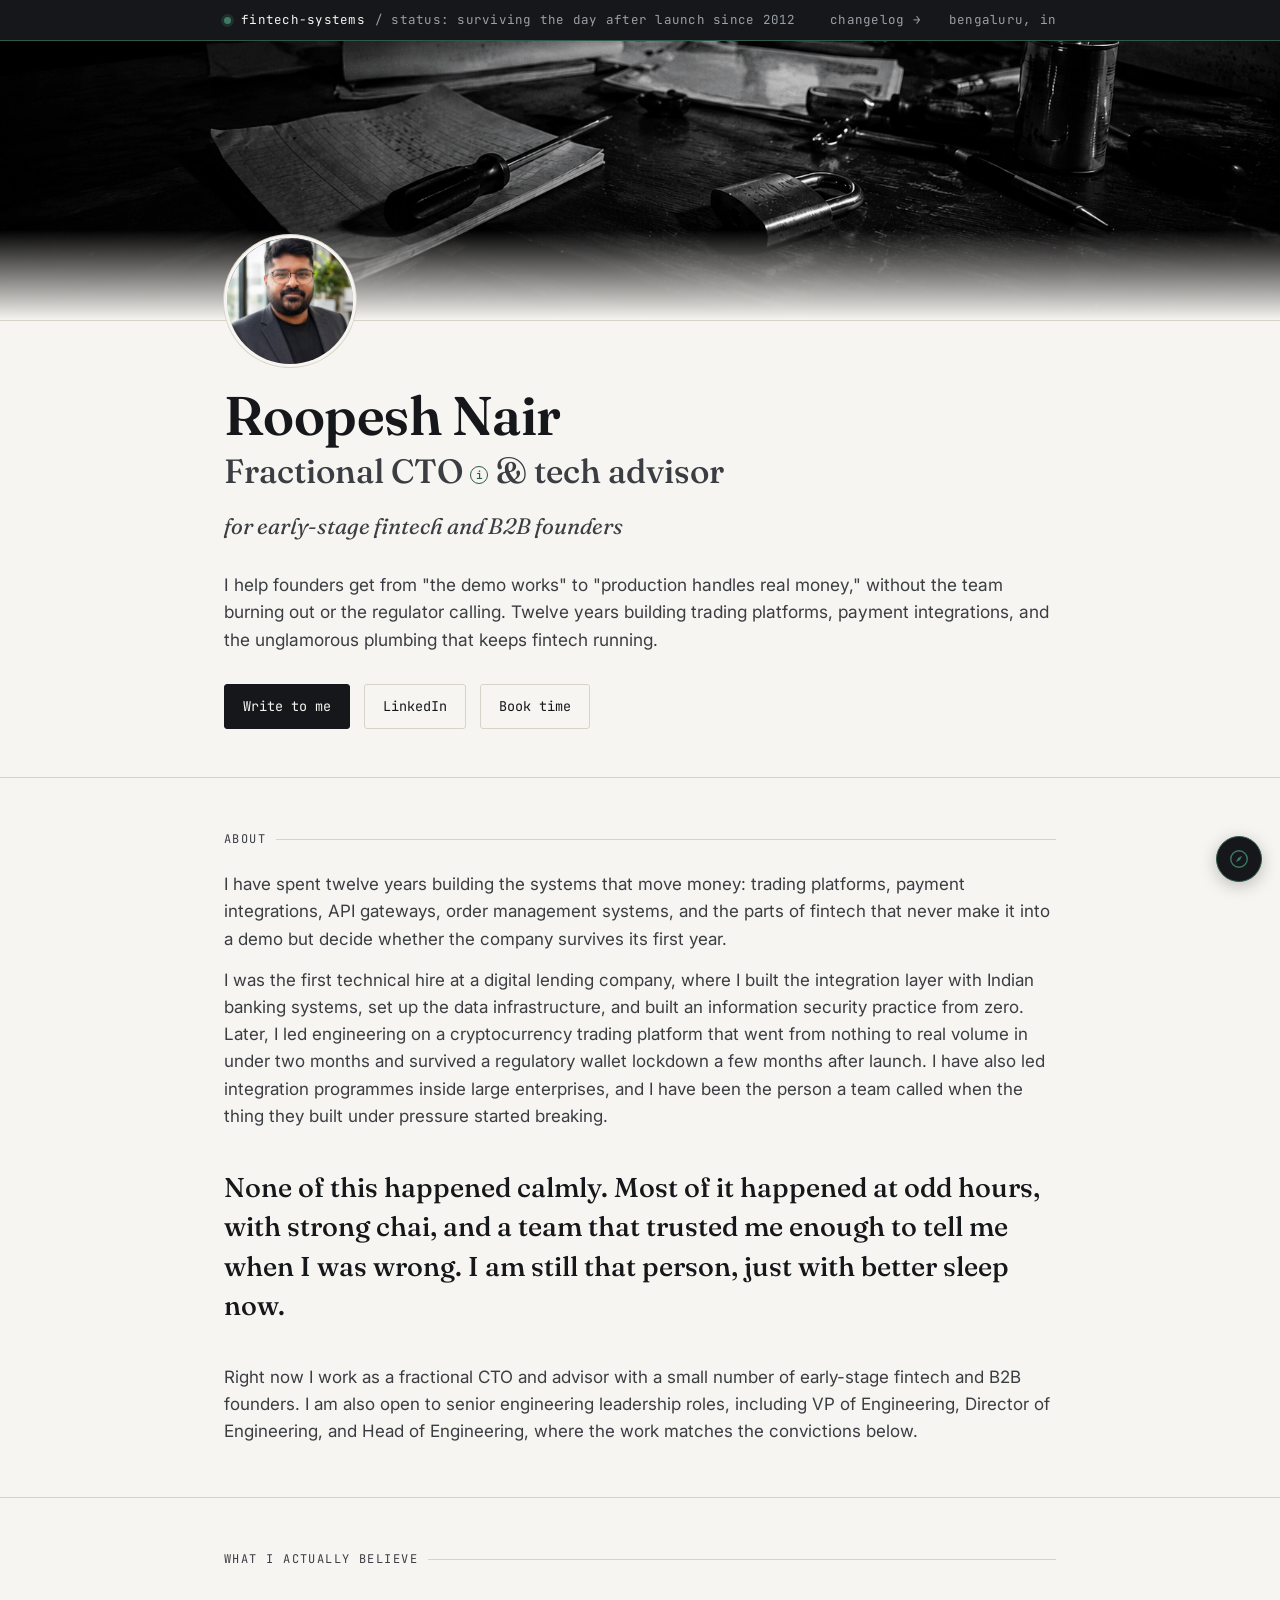
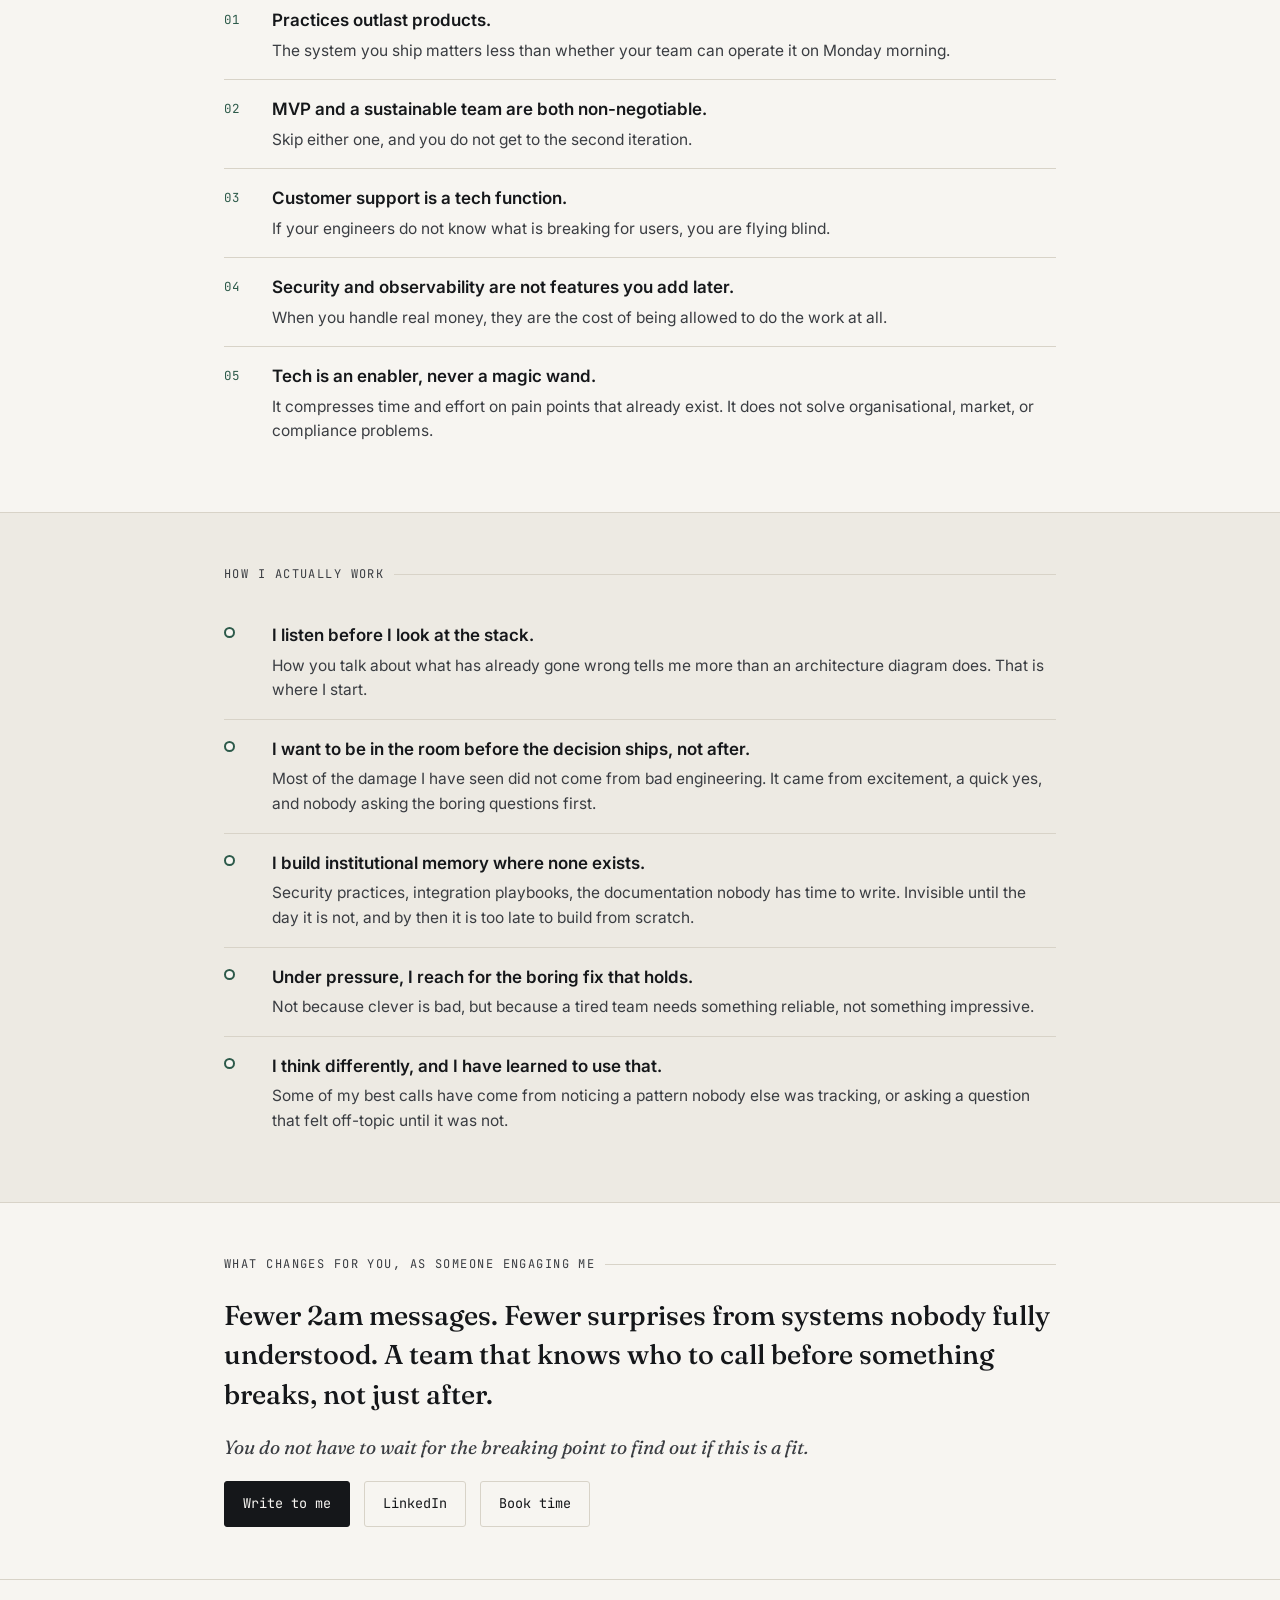
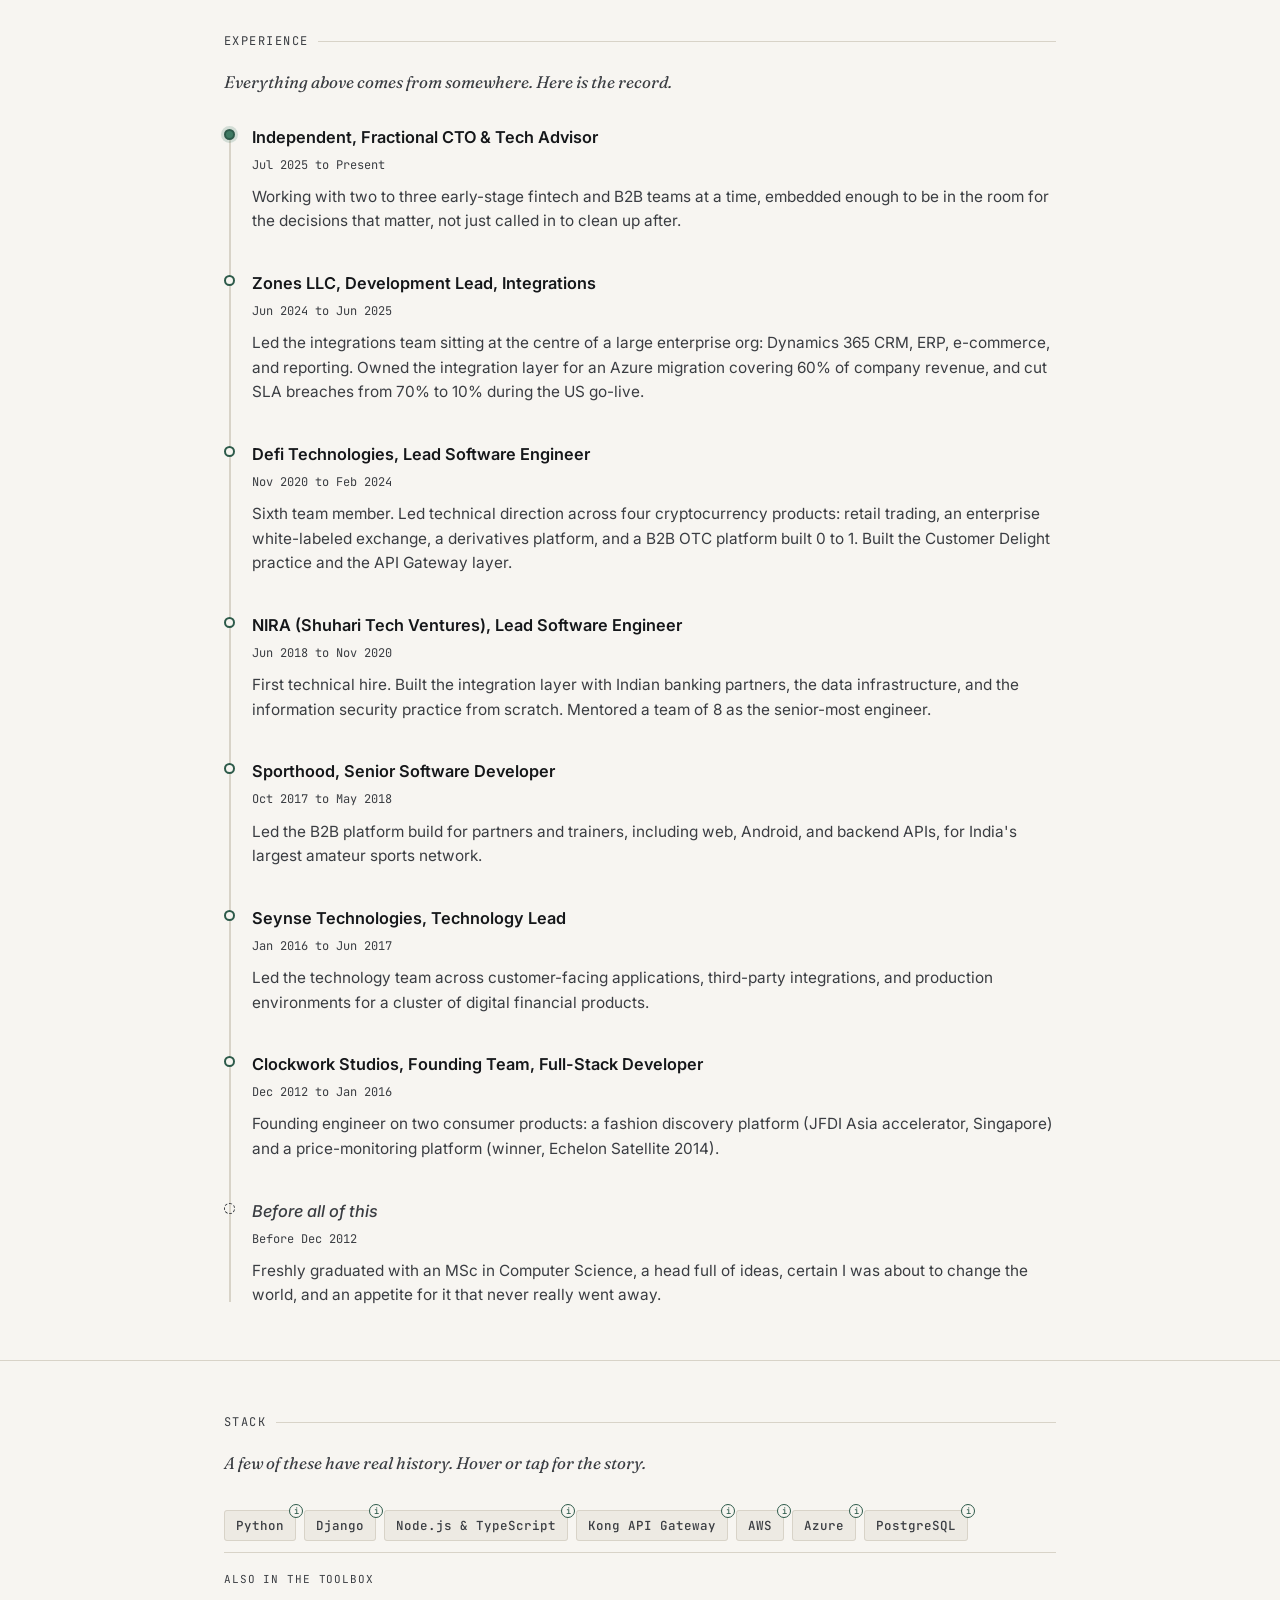
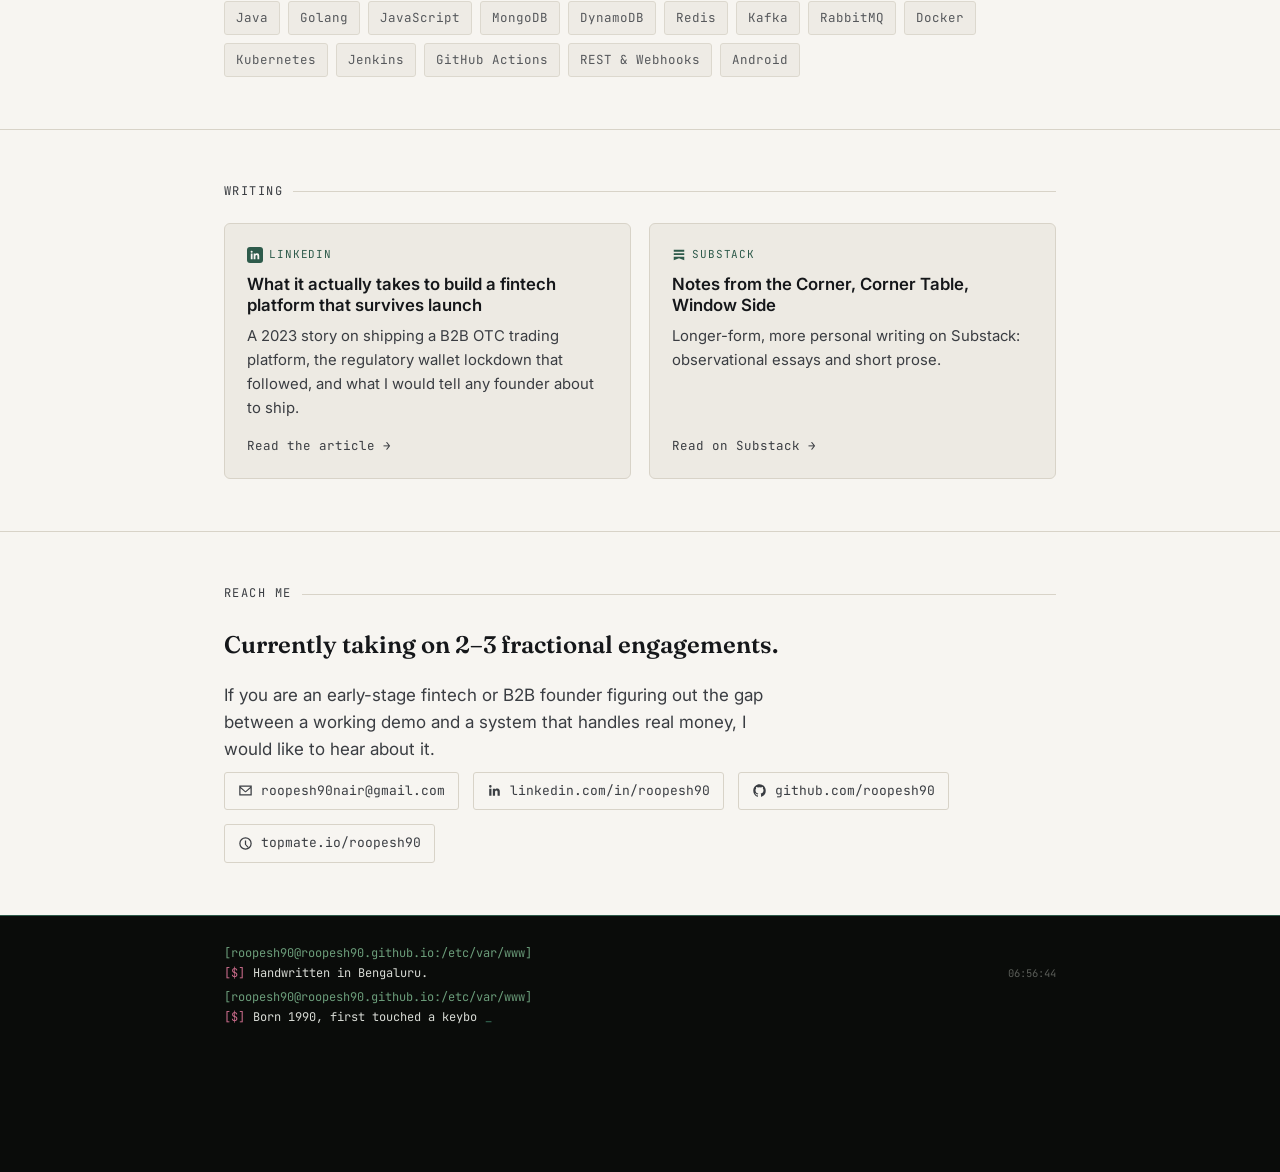
==== commit c9b11448: "Fix terminal prompt indexing bug Prevent the last terminal line from being prefilled by changing the" ====
--- a/index.html
+++ b/index.html
@@ -1452,8 +1452,8 @@
     if (!lines.length) return;
 
     var username = "roopesh90";
-    var computer= "roopesh90.github.io";
-    var rootPath = "/etc/var/www"
+    var computer = "roopesh90.github.io";
+    var rootPath = "/etc/var/www";
     var promptHTML = '<span class="at">[' + username + '@' + computer + ':'+ rootPath +']</span>';
 
     var content = [
@@ -1482,7 +1482,7 @@
       lines.forEach(function (line, idx) {
         var promptEl = line.querySelector('.terminal-prompt');
         var contentEl = line.querySelector('.terminal-content');
-        if (idx < content.length) {
+        if (idx < content.length - 1) {
           promptEl.innerHTML = promptHTML;
           contentEl.innerHTML = '<span class="terminal-dollar">[$]</span><span class="terminal-text">' + content[idx] + '</span><span class="terminal-timestamp">' + formatTime() + '</span>';
         } else {
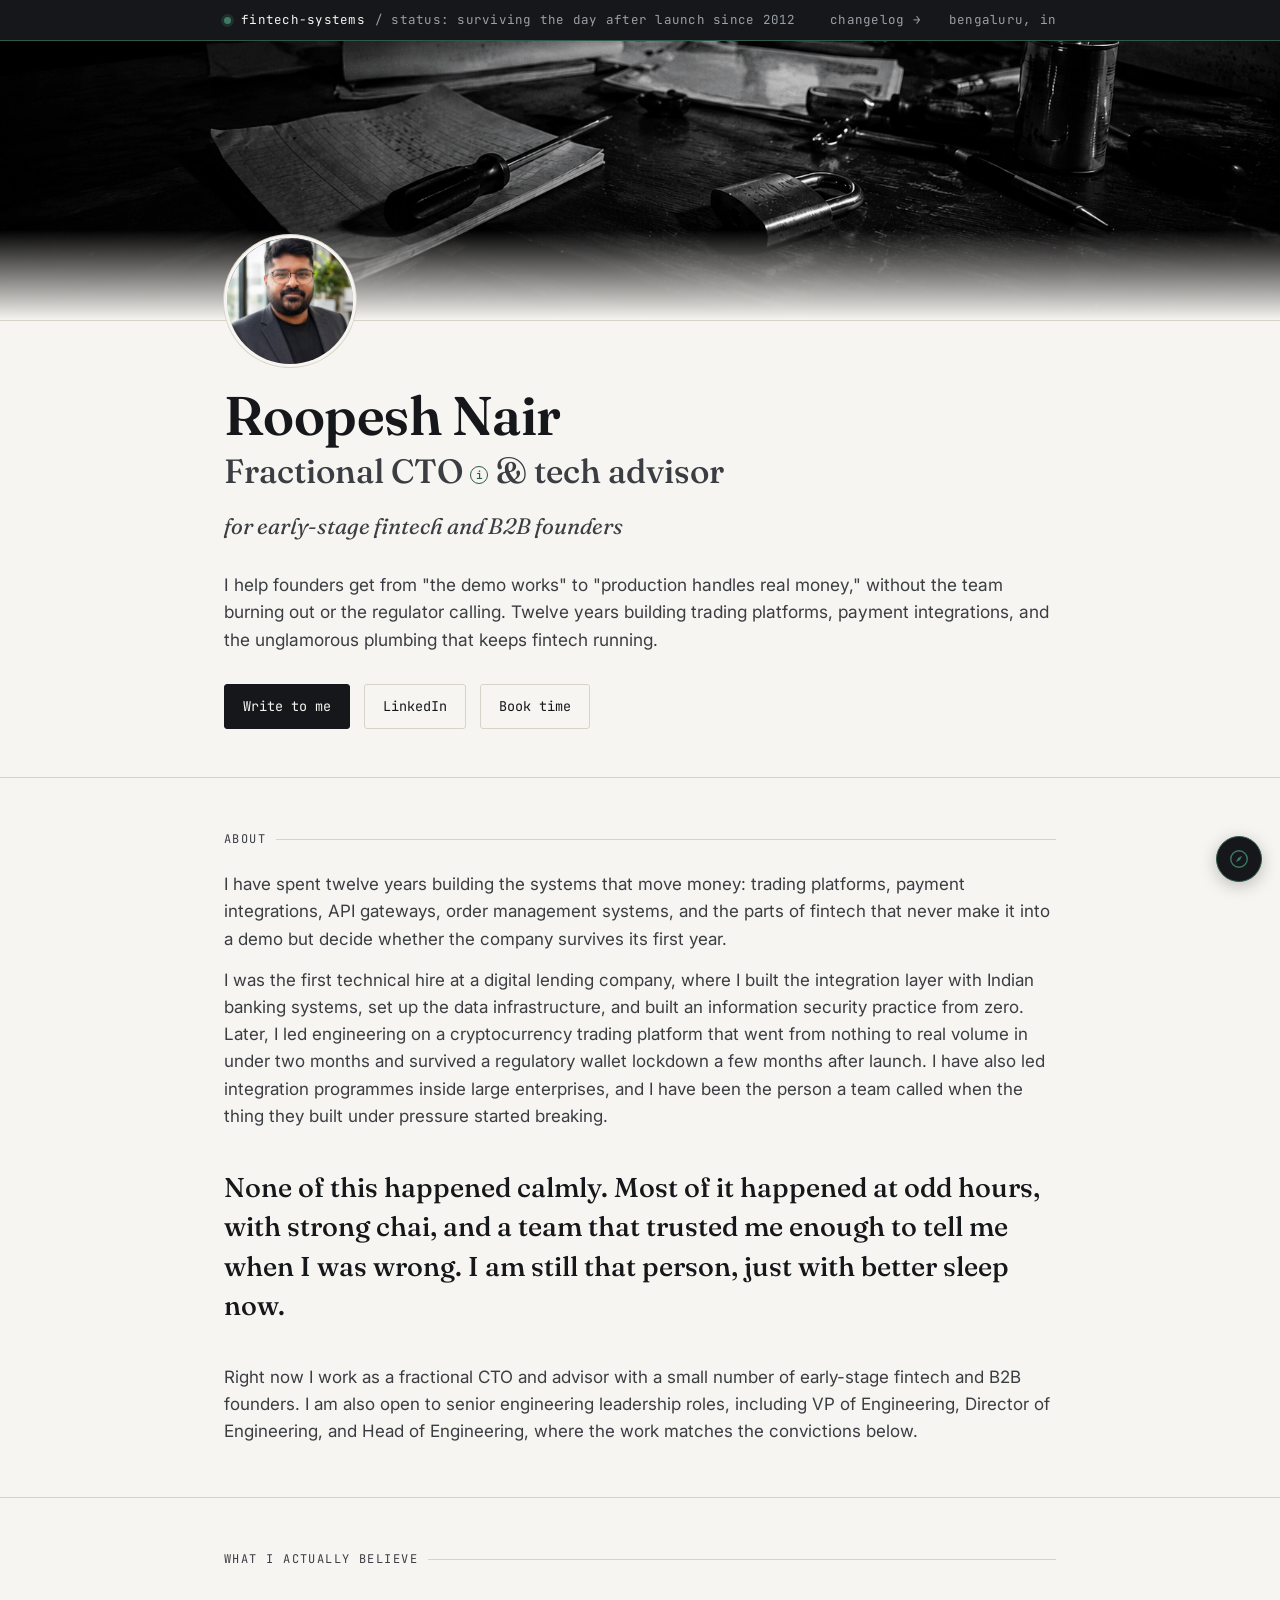
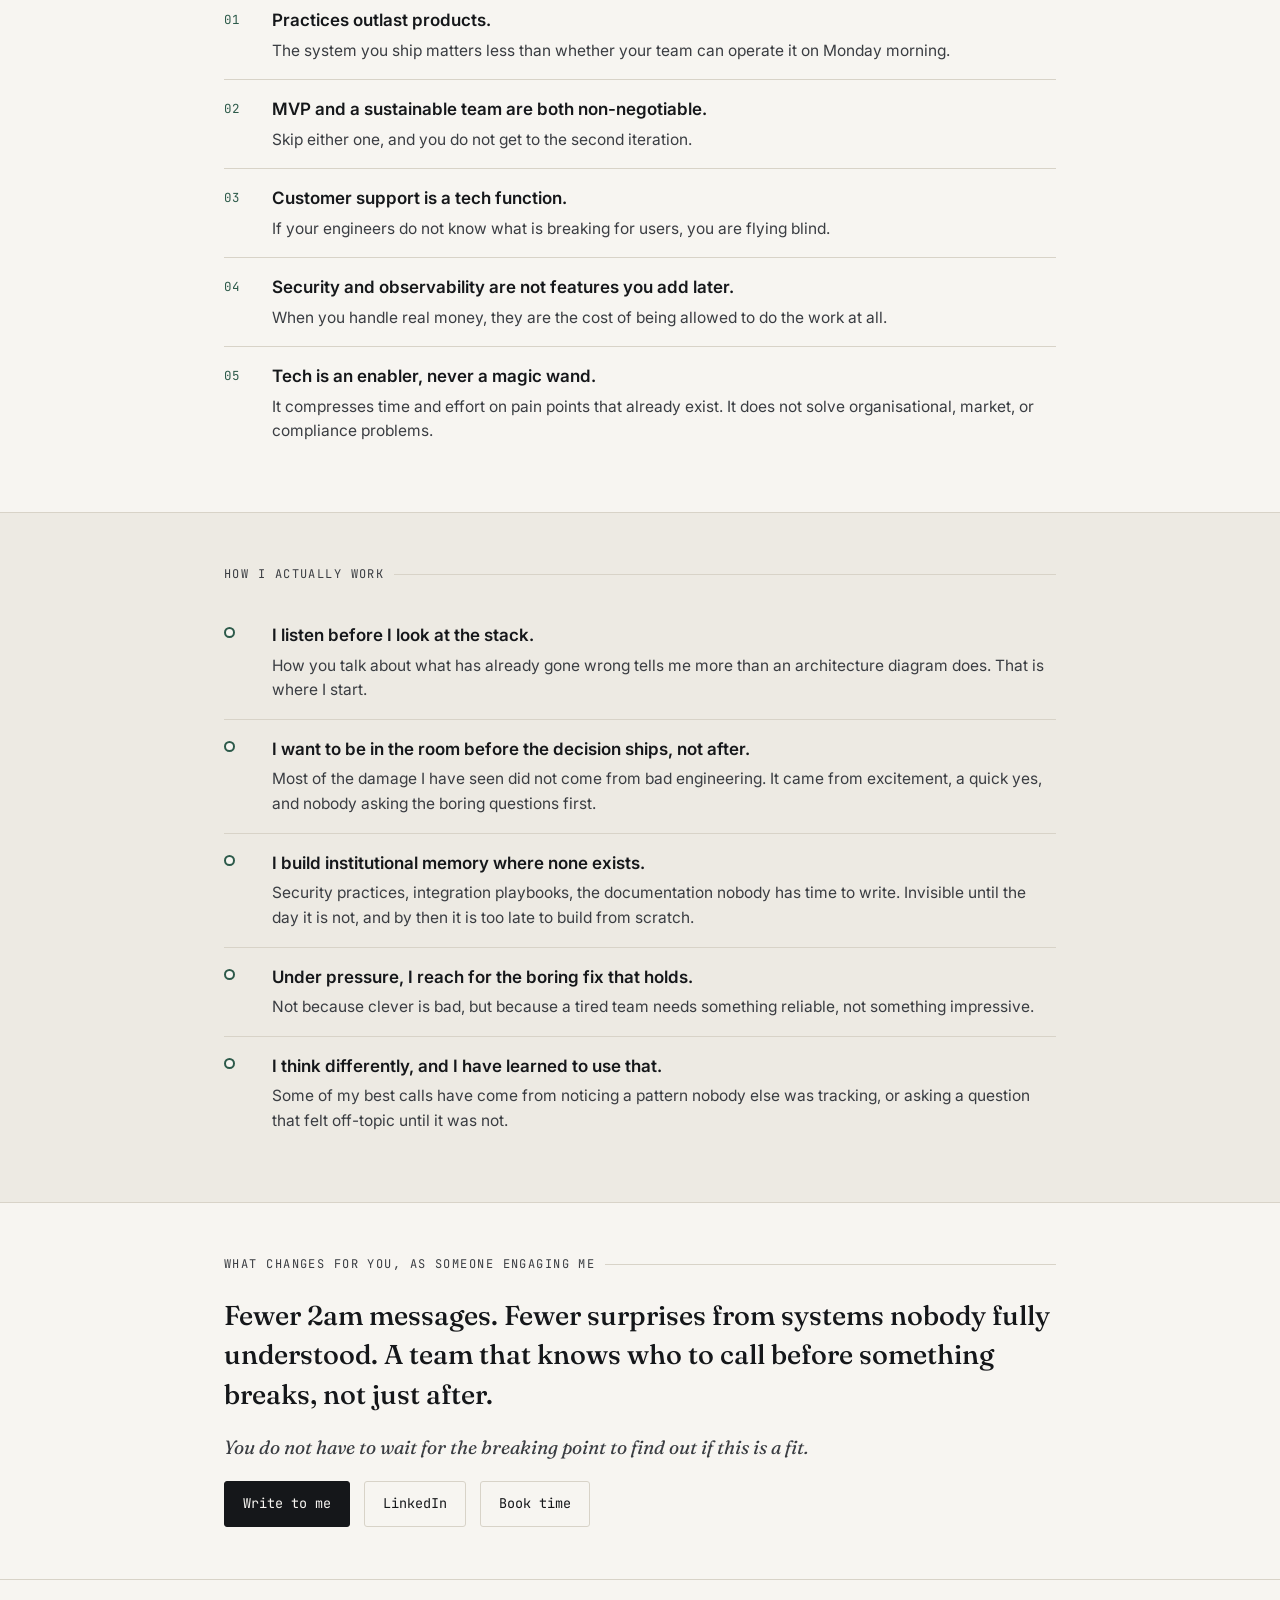
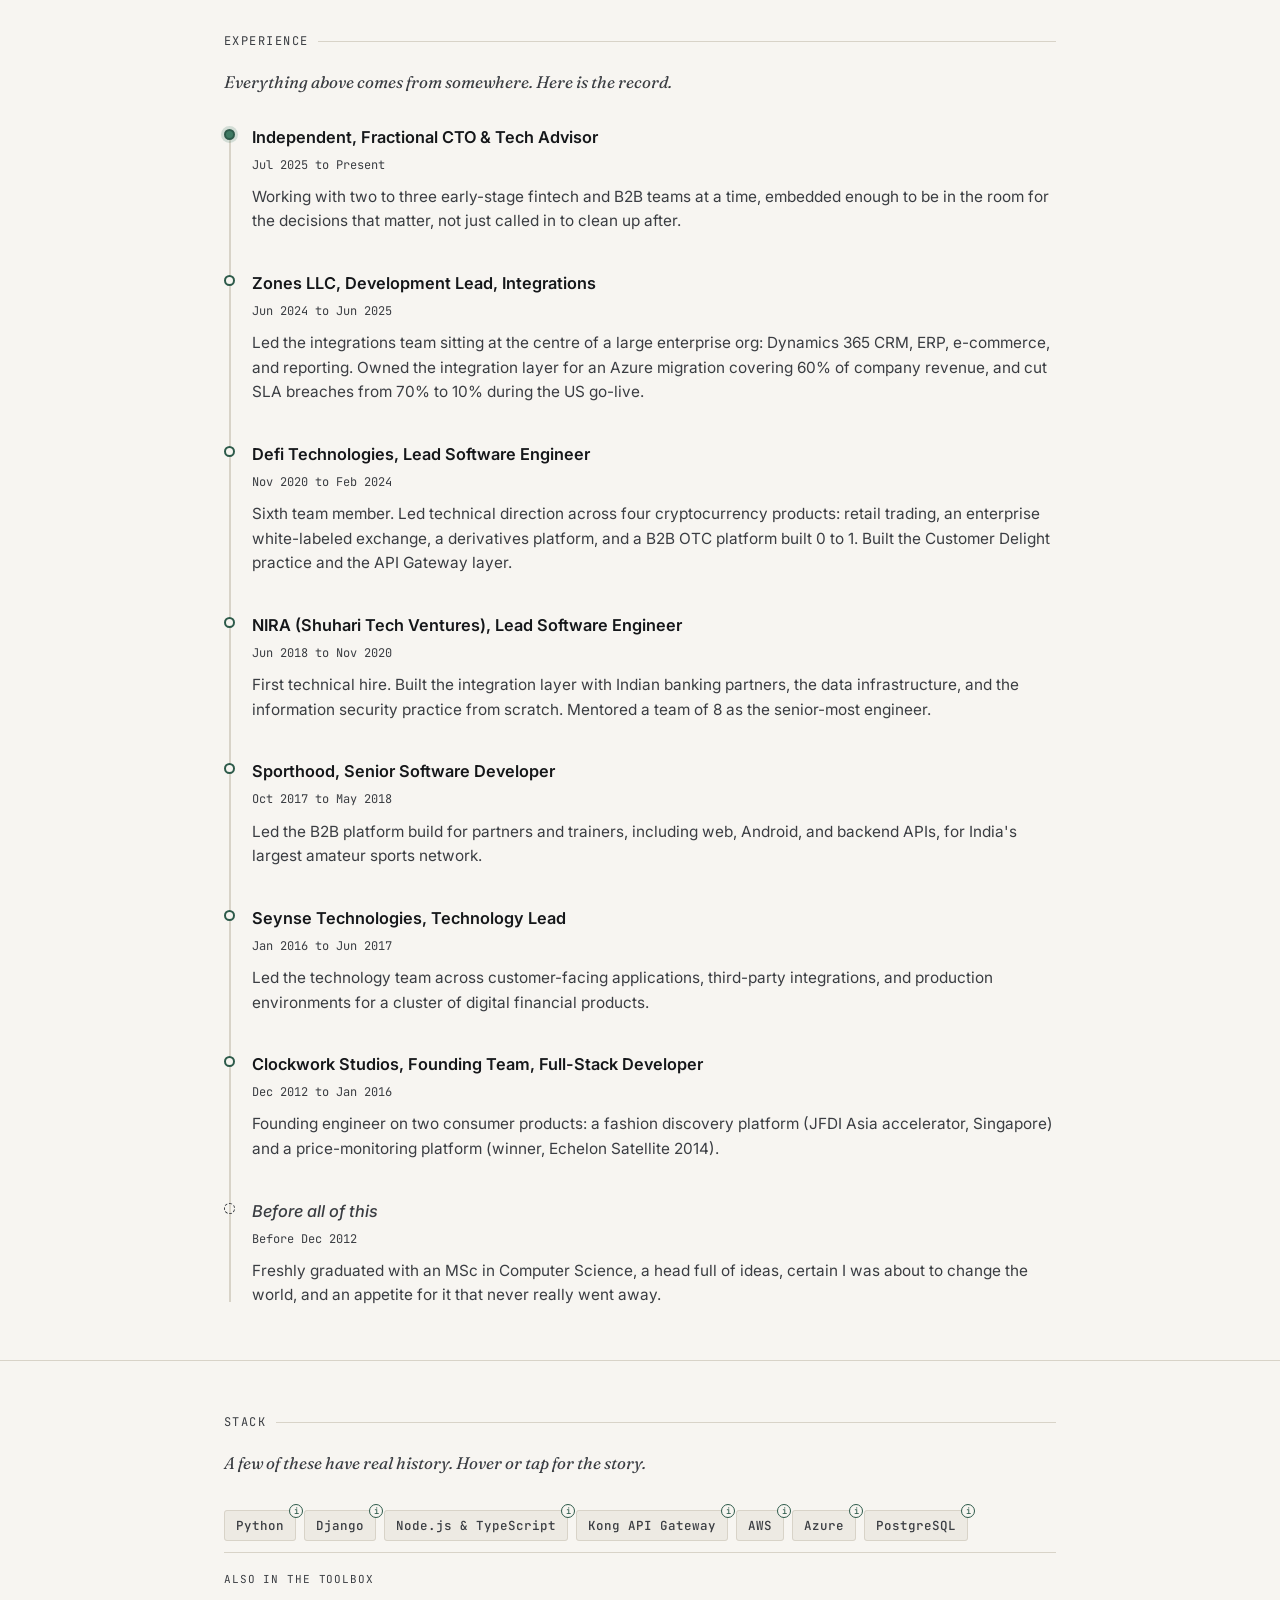
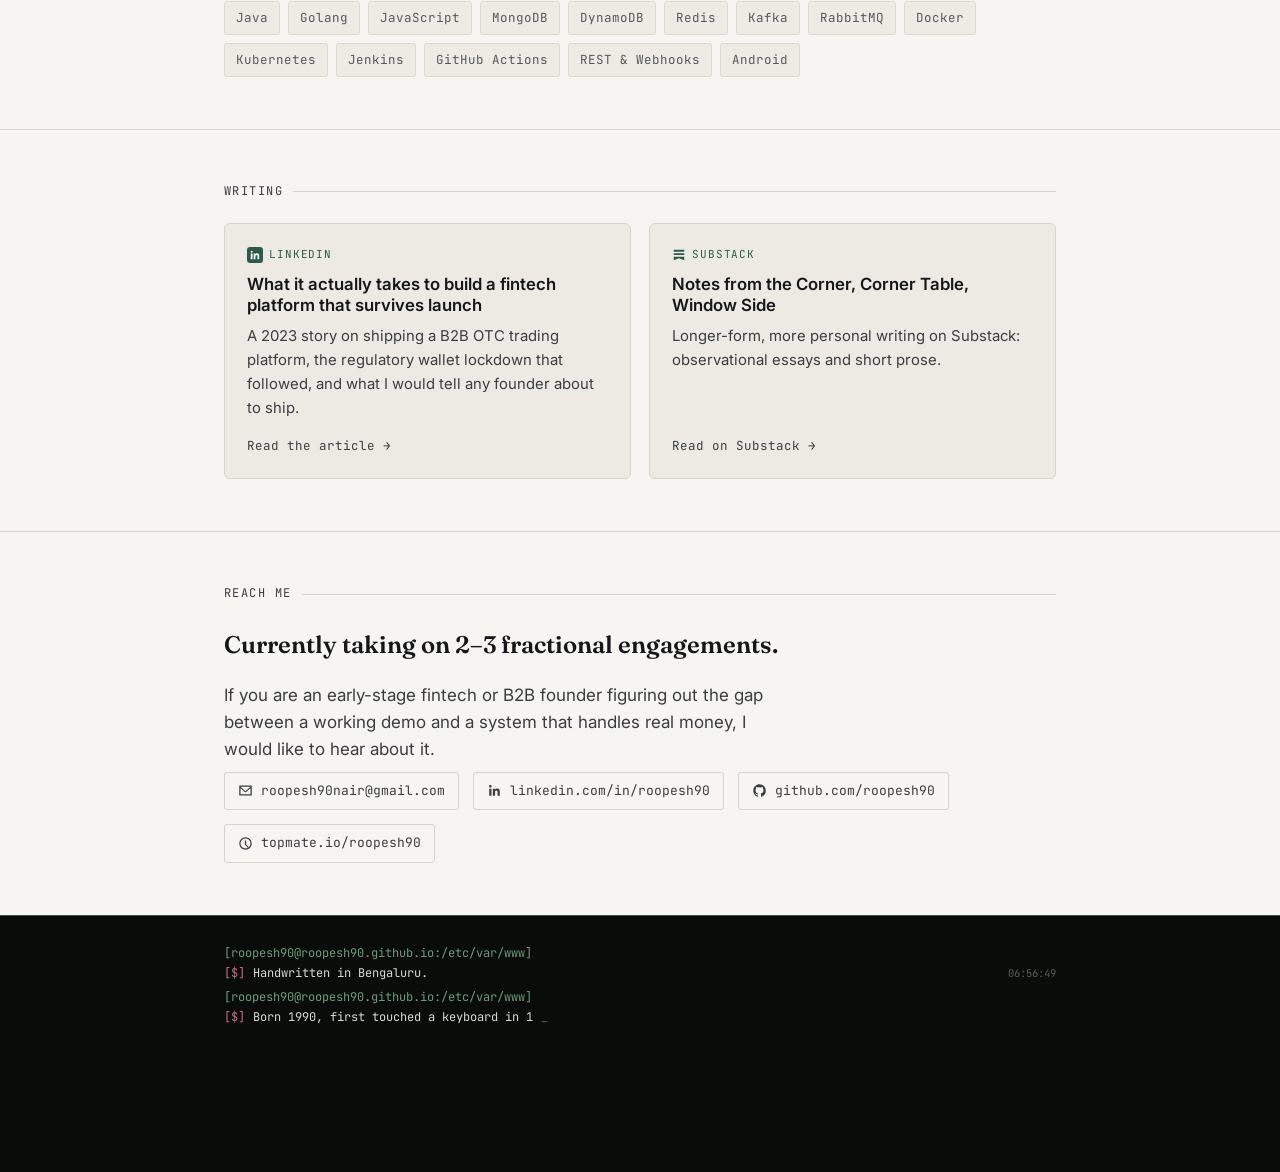
==== commit 0417a24c: "Add Cloudflare Web Analytics script Insert Cloudflare Web Analytics beacon script into changelog.htm" ====
--- a/index.html
+++ b/index.html
@@ -1542,5 +1542,8 @@
     runSequence();
   })();
 </script>
+<!-- Cloudflare Web Analytics -->
+<script defer src='https://static.cloudflareinsights.com/beacon.min.js' data-cf-beacon='{"token": "f7c123cecfd24bdfa5310a99946e5cbc"}'></script>
+<!-- End Cloudflare Web Analytics -->
 </body>
 </html>
